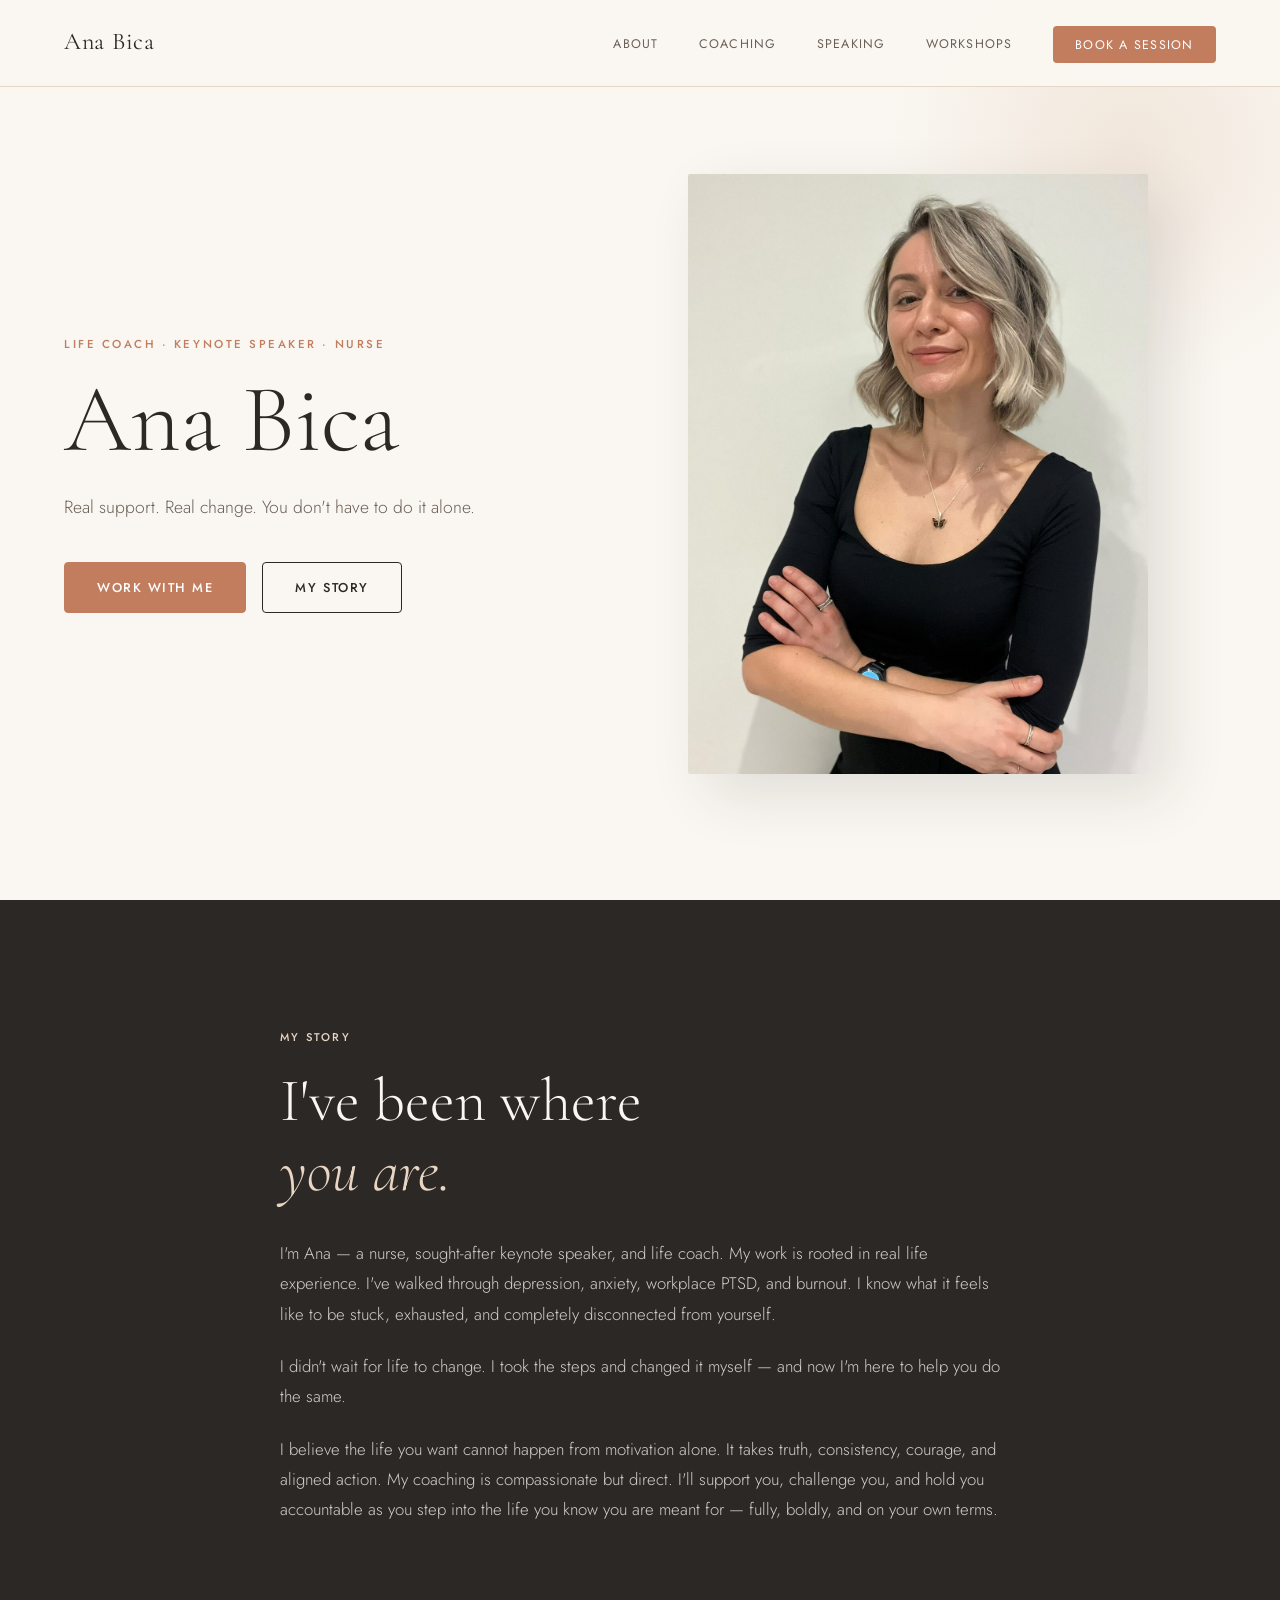
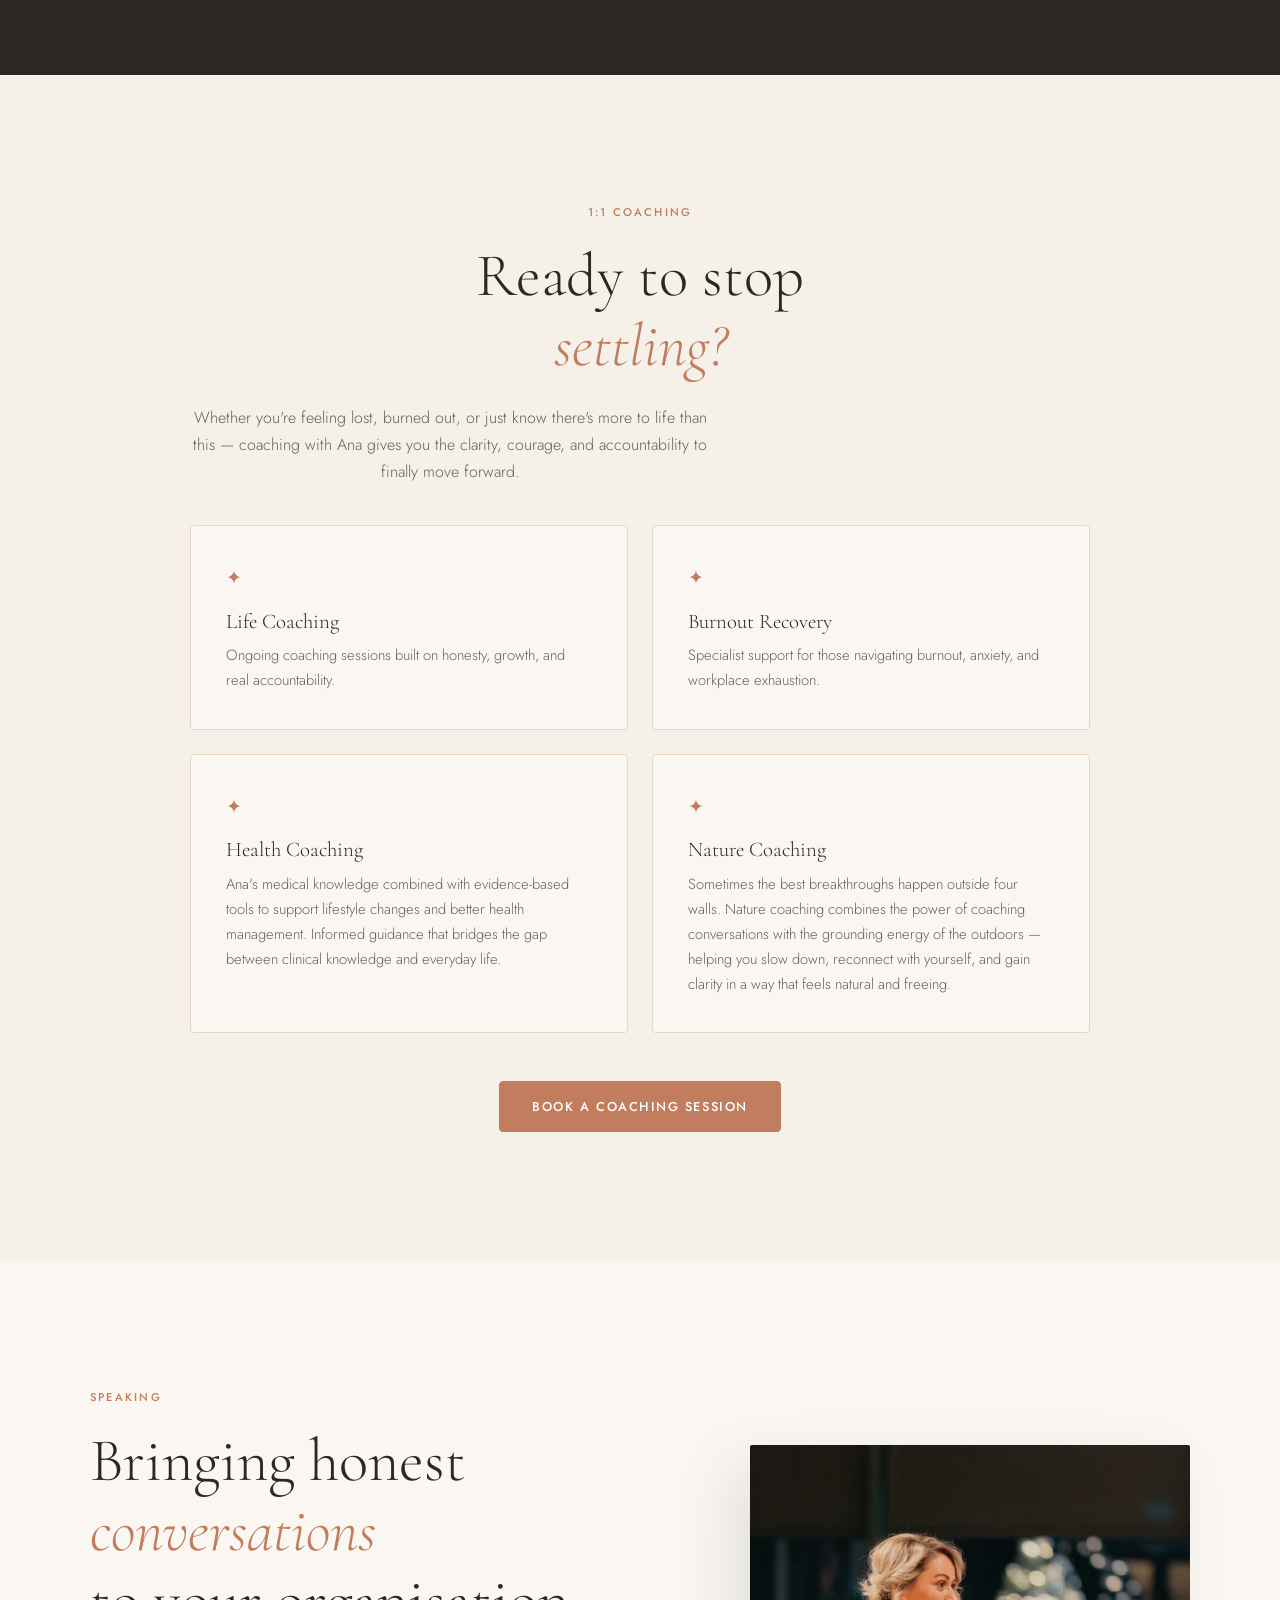
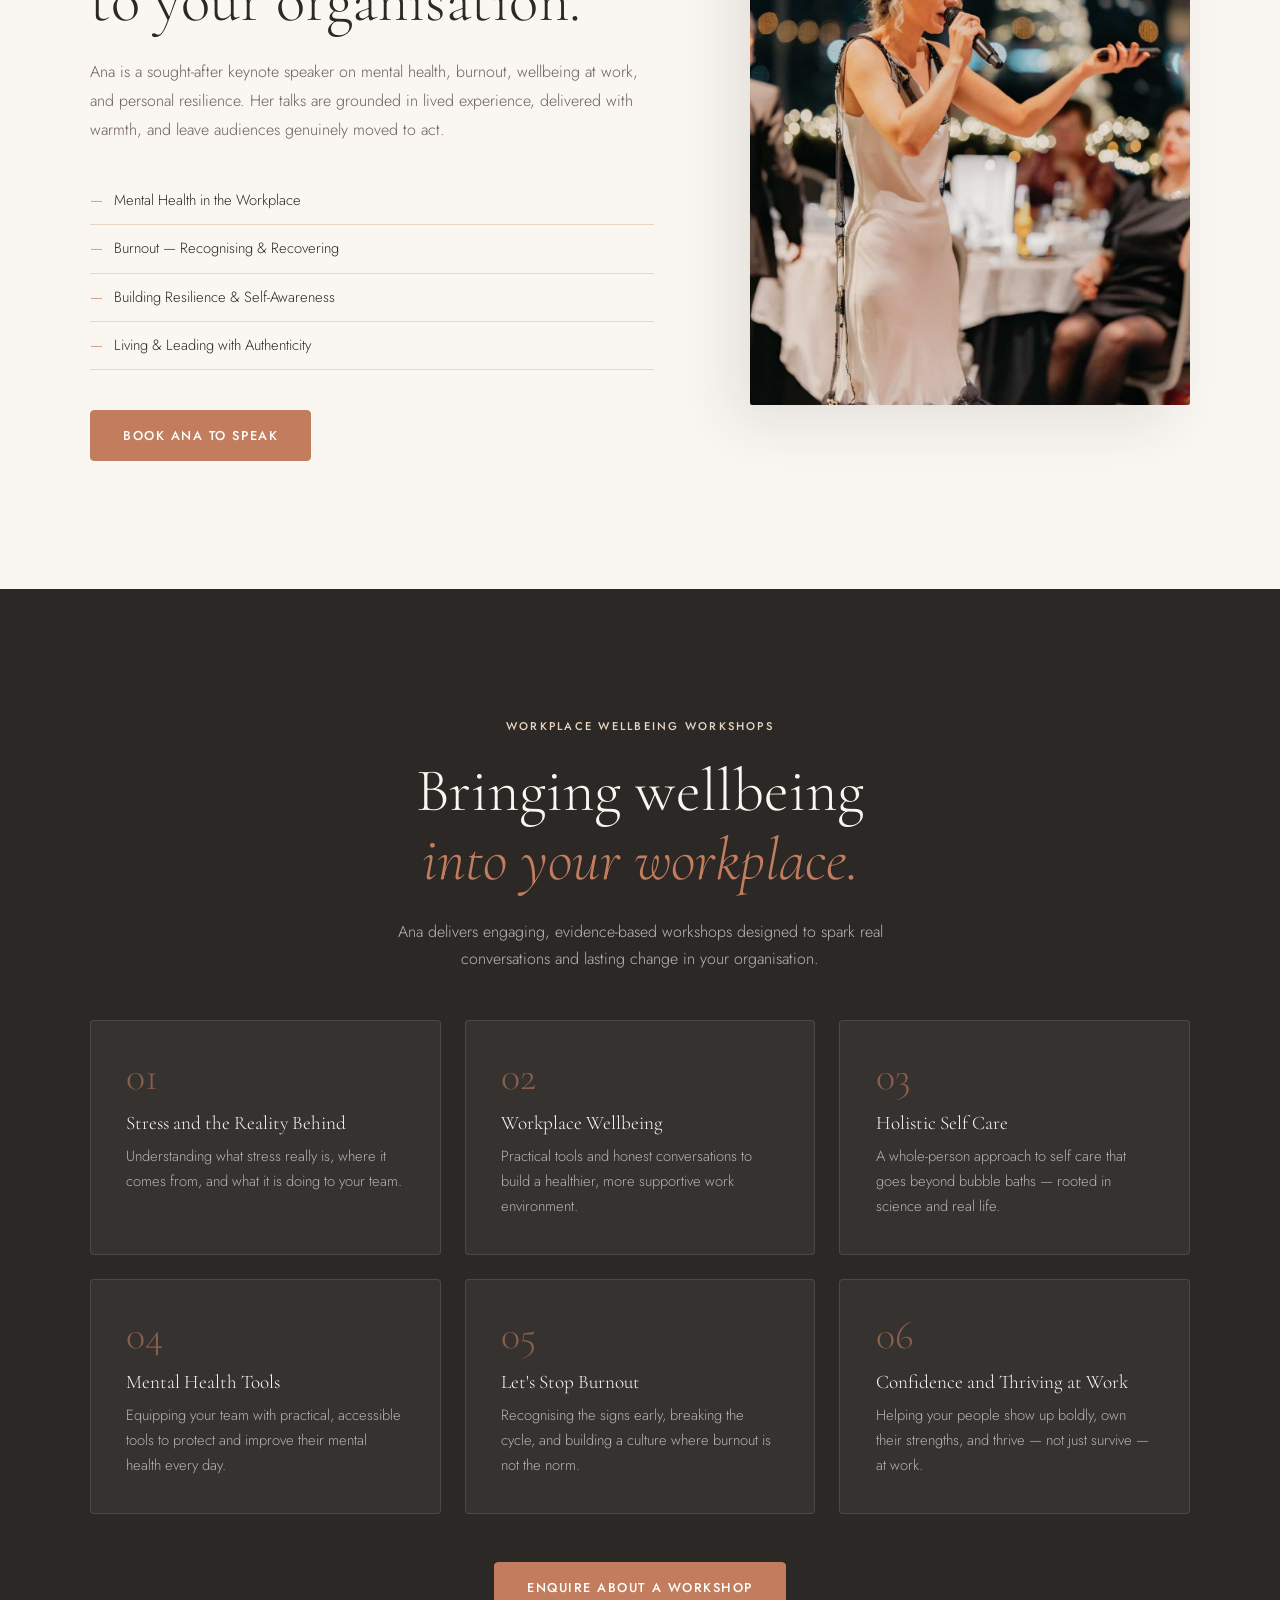
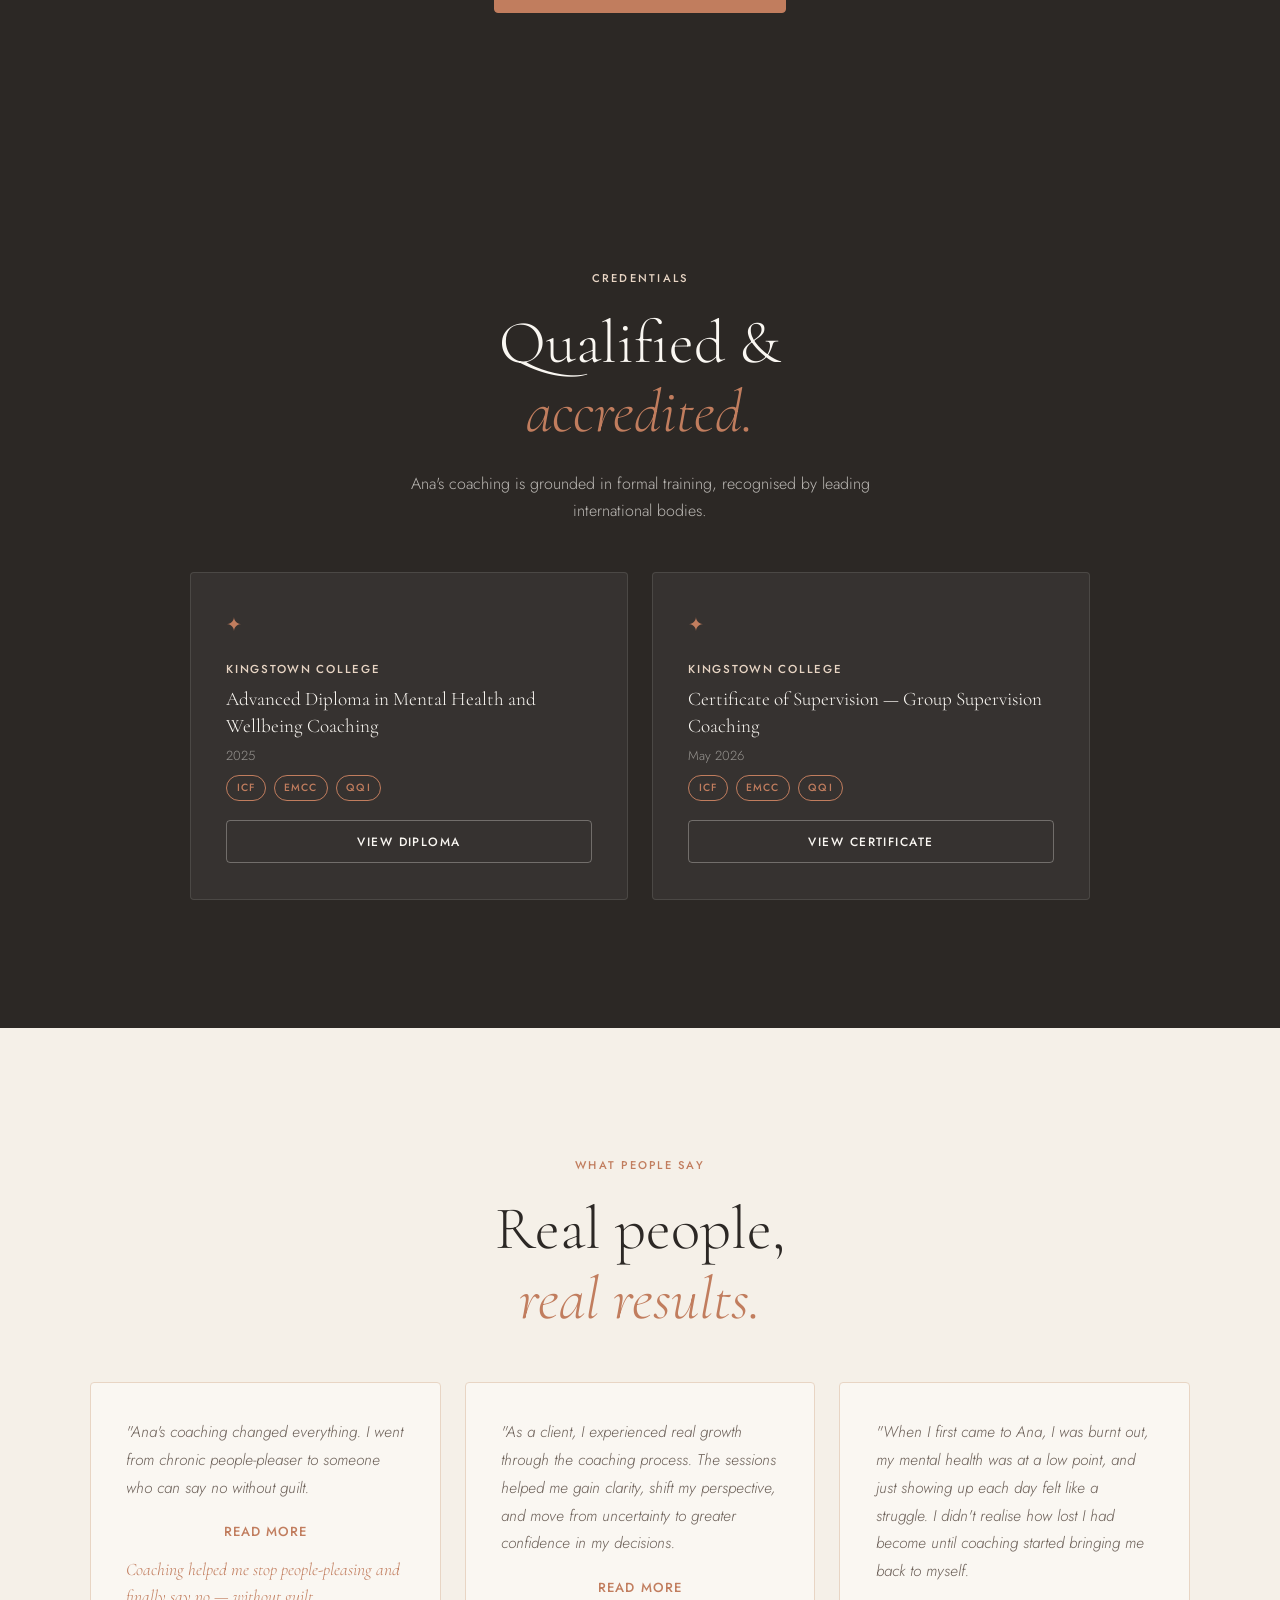
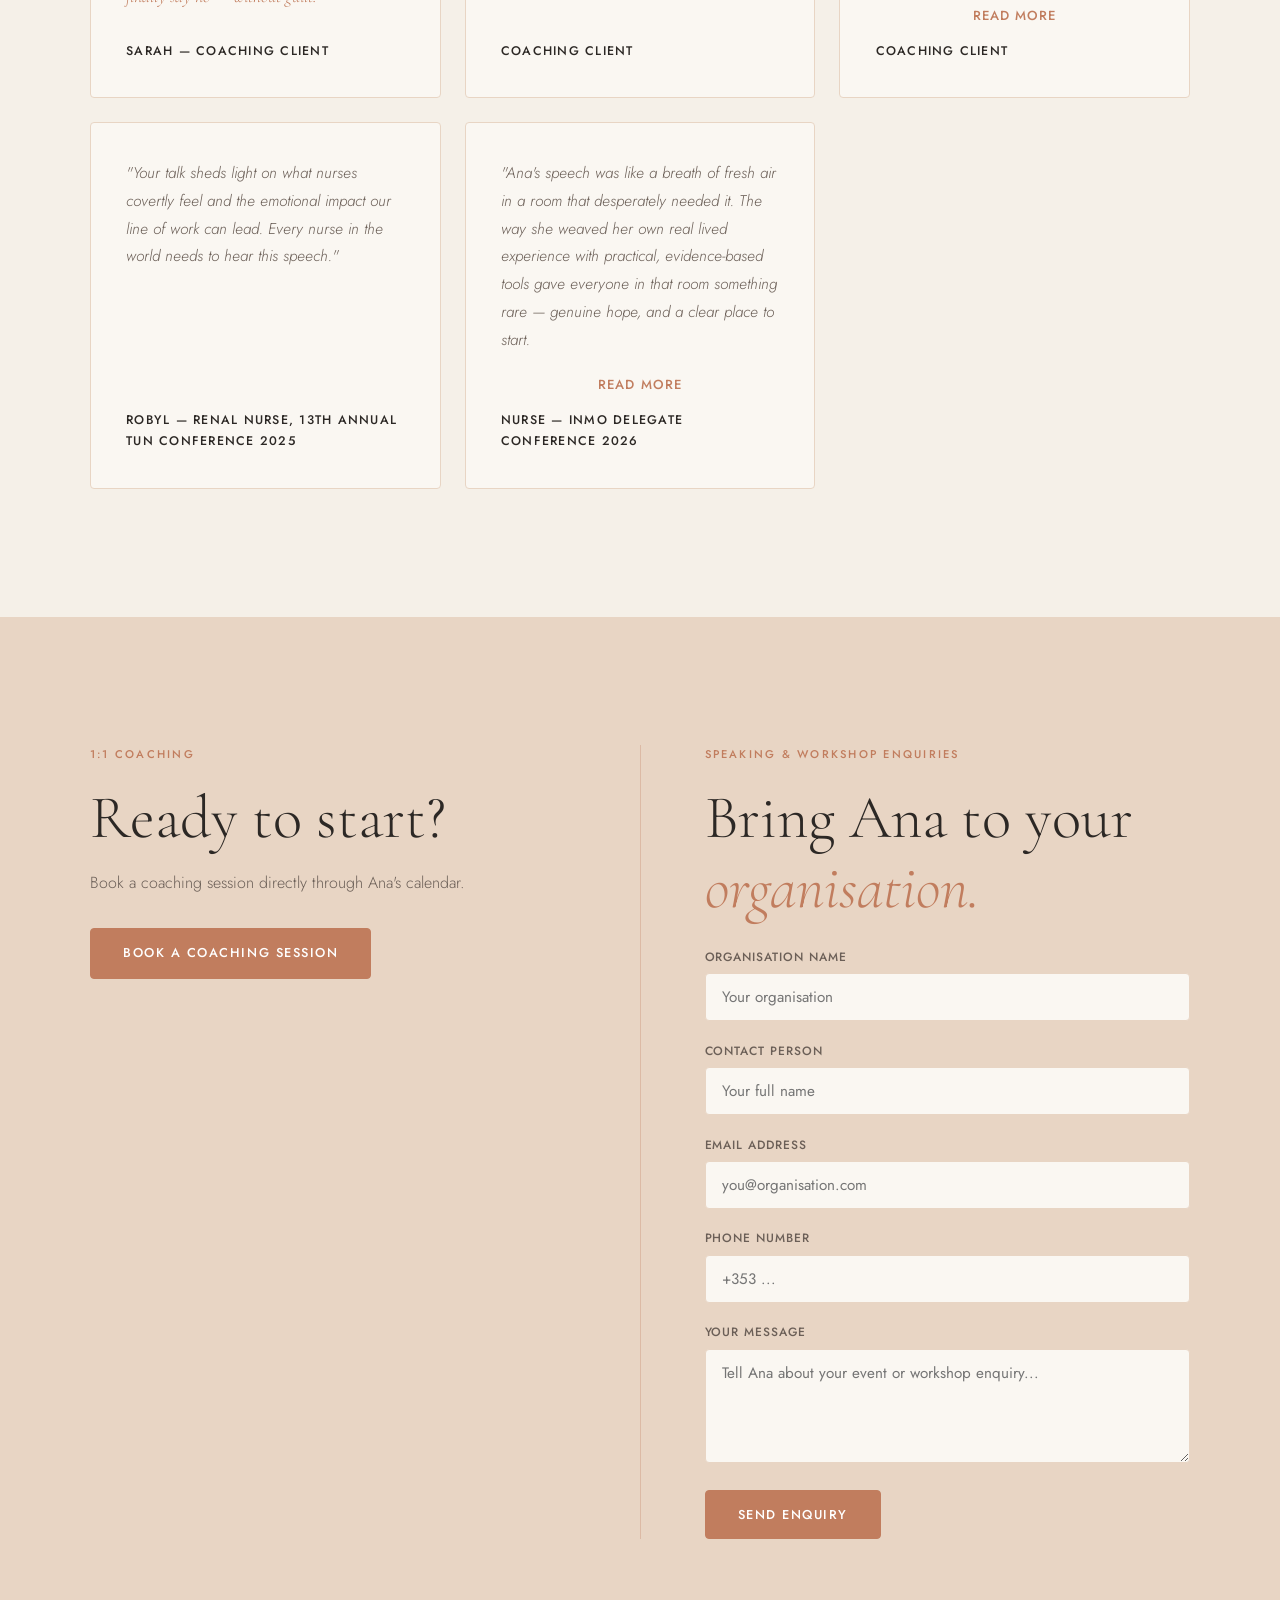
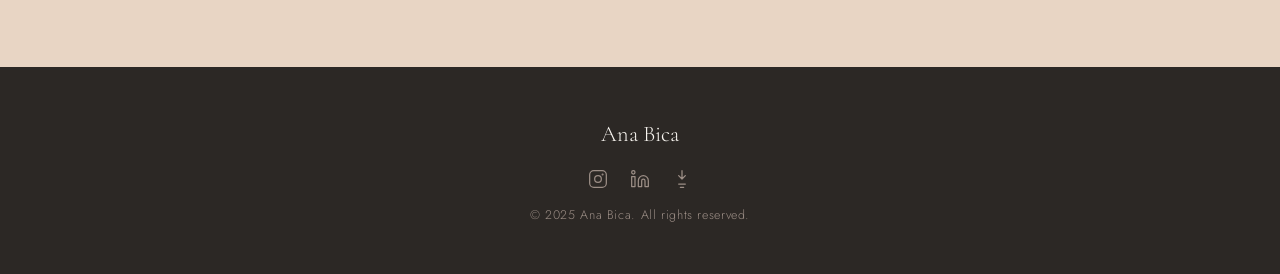
==== index.html @ ae342c96 "Add files via upload" ====
<!DOCTYPE html>
<html lang="en">
<head>
  <meta charset="UTF-8" />
  <meta name="viewport" content="width=device-width, initial-scale=1.0" />
  <title>Ana Bica | Life Coach & Keynote Speaker</title>
  <link rel="preconnect" href="https://fonts.googleapis.com" />
  <link rel="preconnect" href="https://fonts.gstatic.com" crossorigin />
  <link href="https://fonts.googleapis.com/css2?family=Cormorant+Garamond:ital,wght@0,300;0,400;0,600;1,300;1,400&family=Jost:wght@300;400;500&display=swap" rel="stylesheet" />
  <link rel="stylesheet" href="style.css" />
</head>
<body>

  <!-- NAVIGATION -->
  <nav class="nav">
    <div class="nav__logo">Ana Bica</div>
    <ul class="nav__links">
      <li><a href="#about">About</a></li>
      <li><a href="#coaching">Coaching</a></li>
      <li><a href="#speaking">Speaking</a></li>
      <li><a href="#workshops">Workshops</a></li>
      <li><a href="#book" class="nav__cta">Book a Session</a></li>
    </ul>
    <button class="nav__hamburger" aria-label="Open menu">&#9776;</button>
  </nav>

  <!-- MOBILE MENU -->
  <div class="mobile-menu" id="mobileMenu">
    <button class="mobile-menu__close" aria-label="Close menu">&times;</button>
    <ul>
      <li><a href="#about">About</a></li>
      <li><a href="#coaching">Coaching</a></li>
      <li><a href="#speaking">Speaking</a></li>
      <li><a href="#workshops">Workshops</a></li>
      <li><a href="#book">Book a Session</a></li>
    </ul>
  </div>

  <!-- HERO -->
  <section class="hero">
    <div class="hero__content">
      <p class="hero__tagline">Life Coach · Keynote Speaker · Nurse</p>
      <h1 class="hero__name">Ana Bica</h1>
      <p class="hero__sub">Real support. Real change. You don't have to do it alone.</p>
      <div class="hero__buttons">
        <a href="#coaching" class="btn btn--primary">Work With Me</a>
        <a href="#about" class="btn btn--ghost">My Story</a>
      </div>
    </div>
    <div class="hero__image-wrap">
      <img src="photo1.jpg" alt="Ana Bica" class="hero__image" />
    </div>
  </section>

  <!-- ABOUT -->
  <section class="about" id="about">
    <div class="about__inner">
      <div class="about__label">My Story</div>
      <h2 class="about__title">I've been where<br/><em>you are.</em></h2>
      <div class="about__body">
        <p>I'm Ana — a nurse, sought-after keynote speaker, and life coach. My work is rooted in real life experience. I've walked through depression, anxiety, workplace PTSD, and burnout. I know what it feels like to be stuck, exhausted, and completely disconnected from yourself.</p>
        <p>I didn't wait for life to change. I took the steps and changed it myself — and now I'm here to help you do the same.</p>
        <p>I believe the life you want cannot happen from motivation alone. It takes truth, consistency, courage, and aligned action. My coaching is compassionate but direct. I'll support you, challenge you, and hold you accountable as you step into the life you know you are meant for — fully, boldly, and on your own terms.</p>
      </div>
    </div>
  </section>

  <!-- COACHING -->
  <section class="coaching" id="coaching">
    <div class="coaching__inner">
      <div class="section-label">1:1 Coaching</div>
      <h2 class="section-title">Ready to stop<br/><em>settling?</em></h2>
      <p class="section-sub">Whether you're feeling lost, burned out, or just know there's more to life than this — coaching with Ana gives you the clarity, courage, and accountability to finally move forward.</p>
      <div class="cards">
        <div class="card">
          <div class="card__icon">✦</div>
          <h3>Life Coaching</h3>
          <p>Ongoing coaching sessions built on honesty, growth, and real accountability.</p>
        </div>
        <div class="card">
          <div class="card__icon">✦</div>
          <h3>Burnout Recovery</h3>
          <p>Specialist support for those navigating burnout, anxiety, and workplace exhaustion.</p>
        </div>
        <div class="card">
          <div class="card__icon">✦</div>
          <h3>Health Coaching</h3>
          <p>Ana's medical knowledge combined with evidence-based tools to support lifestyle changes and better health management. Informed guidance that bridges the gap between clinical knowledge and everyday life.</p>
        </div>
        <div class="card">
          <div class="card__icon">✦</div>
          <h3>Nature Coaching</h3>
          <p>Sometimes the best breakthroughs happen outside four walls. Nature coaching combines the power of coaching conversations with the grounding energy of the outdoors — helping you slow down, reconnect with yourself, and gain clarity in a way that feels natural and freeing.</p>
        </div>
      </div>
      <a href="#book" class="btn btn--primary">Book a Coaching Session</a>
    </div>
  </section>

  <!-- SPEAKING -->
  <section class="speaking" id="speaking">
    <div class="speaking__inner">
      <div class="speaking__text">
        <div class="section-label">Speaking</div>
        <h2 class="section-title">Bringing honest<br/><em>conversations</em><br/>to your organisation.</h2>
        <p>Ana is a sought-after keynote speaker on mental health, burnout, wellbeing at work, and personal resilience. Her talks are grounded in lived experience, delivered with warmth, and leave audiences genuinely moved to act.</p>
        <ul class="speaking__topics">
          <li>Mental Health in the Workplace</li>
          <li>Burnout — Recognising & Recovering</li>
          <li>Building Resilience & Self-Awareness</li>
          <li>Living & Leading with Authenticity</li>
        </ul>
        <a href="#book" class="btn btn--primary">Book Ana to Speak</a>
      </div>
      <div class="speaking__image-wrap">
        <img src="photo2.jpg" alt="Ana Bica speaking on stage" class="speaking__image" />
      </div>
    </div>
  </section>



  <!-- WORKSHOPS -->
  <section class="workshops" id="workshops">
    <div class="workshops__inner">
      <div class="section-label">Workplace Wellbeing Workshops</div>
      <h2 class="section-title">Bringing wellbeing<br/><em>into your workplace.</em></h2>
      <p class="section-sub">Ana delivers engaging, evidence-based workshops designed to spark real conversations and lasting change in your organisation.</p>
      <div class="workshops__grid">

        <div class="workshop-card">
          <div class="workshop-card__number">01</div>
          <h3>Stress and the Reality Behind</h3>
          <p>Understanding what stress really is, where it comes from, and what it is doing to your team.</p>
        </div>

        <div class="workshop-card">
          <div class="workshop-card__number">02</div>
          <h3>Workplace Wellbeing</h3>
          <p>Practical tools and honest conversations to build a healthier, more supportive work environment.</p>
        </div>

        <div class="workshop-card">
          <div class="workshop-card__number">03</div>
          <h3>Holistic Self Care</h3>
          <p>A whole-person approach to self care that goes beyond bubble baths — rooted in science and real life.</p>
        </div>

        <div class="workshop-card">
          <div class="workshop-card__number">04</div>
          <h3>Mental Health Tools</h3>
          <p>Equipping your team with practical, accessible tools to protect and improve their mental health every day.</p>
        </div>

        <div class="workshop-card">
          <div class="workshop-card__number">05</div>
          <h3>Let's Stop Burnout</h3>
          <p>Recognising the signs early, breaking the cycle, and building a culture where burnout is not the norm.</p>
        </div>

        <div class="workshop-card">
          <div class="workshop-card__number">06</div>
          <h3>Confidence and Thriving at Work</h3>
          <p>Helping your people show up boldly, own their strengths, and thrive — not just survive — at work.</p>
        </div>

      </div>
      <a href="#book" class="btn btn--primary">Enquire About a Workshop</a>
    </div>
  </section>

  <!-- CREDENTIALS -->
  <section class="credentials" id="credentials">
    <div class="credentials__inner">
      <div class="section-label">Credentials</div>
      <h2 class="section-title">Qualified &amp;<br/><em>accredited.</em></h2>
      <p class="section-sub">Ana's coaching is grounded in formal training, recognised by leading international bodies.</p>
      <div class="credentials__grid">

        <div class="credential">
          <div class="credential__icon">✦</div>
          <div class="credential__body">
            <p class="credential__institution">Kingstown College</p>
            <h3 class="credential__title">Advanced Diploma in Mental Health and Wellbeing Coaching</h3>
            <p class="credential__year">2025</p>
            <div class="credential__badges">
              <span class="badge">ICF</span>
              <span class="badge">EMCC</span>
              <span class="badge">QQI</span>
            </div>
          </div>
          <a href="ana_maria_bica_diploma_mhwb_2025.pdf" target="_blank" class="btn btn--ghost credential__btn">View Diploma</a>
        </div>

        <div class="credential">
          <div class="credential__icon">✦</div>
          <div class="credential__body">
            <p class="credential__institution">Kingstown College</p>
            <h3 class="credential__title">Certificate of Supervision — Group Supervision Coaching</h3>
            <p class="credential__year">May 2026</p>
            <div class="credential__badges">
              <span class="badge">ICF</span>
              <span class="badge">EMCC</span>
              <span class="badge">QQI</span>
            </div>
          </div>
          <a href="Supervision_Cert.pdf" target="_blank" class="btn btn--ghost credential__btn">View Certificate</a>
        </div>

      </div>
    </div>
  </section>

  <!-- TESTIMONIALS -->
  <section class="testimonials" id="testimonials">
    <div class="testimonials__inner">
      <div class="section-label">What People Say</div>
      <h2 class="section-title">Real people,<br/><em>real results.</em></h2>
      <div class="testimonials__grid">

        <!-- Coaching Testimonials -->
        <div class="testimonial">
          <p class="testimonial__quote"><span class="testimonial__preview">"Ana's coaching changed everything. I went from chronic people-pleaser to someone who can say no without guilt.</span><span class="testimonial__rest" style="display:none"> Her values matrix brought clarity I still use today and the impact quietly spread to my career and fitness mindset too. Go in with the right intentions and give it time. You'll surprise yourself."</span></p>
          <button class="testimonial__toggle">Read more</button>
          <p class="testimonial__highlight">Coaching helped me stop people-pleasing and finally say no — without guilt.</p>
          <p class="testimonial__author">Sarah &mdash; Coaching Client</p>
        </div>

        <div class="testimonial">
          <p class="testimonial__quote"><span class="testimonial__preview">"As a client, I experienced real growth through the coaching process. The sessions helped me gain clarity, shift my perspective, and move from uncertainty to greater confidence in my decisions.</span><span class="testimonial__rest" style="display:none"> I became more aware of my strengths and felt better equipped to take next steps. Overall, the experience was very positive and genuinely transformative. Highly recommend it!"</span></p>
          <button class="testimonial__toggle">Read more</button>
          <p class="testimonial__author">Coaching Client</p>
        </div>

        <div class="testimonial">
          <p class="testimonial__quote"><span class="testimonial__preview">"When I first came to Ana, I was burnt out, my mental health was at a low point, and just showing up each day felt like a struggle. I didn't realise how lost I had become until coaching started bringing me back to myself.</span><span class="testimonial__rest" style="display:none"> Through consistent work — shifting identity, unpacking limiting beliefs, and getting clear on my values — I began to rediscover a side of myself I never knew existed. My mental health improved, I started showing up for myself again, and I finally found the courage to go after things I'd always wanted but never dared to try. Today my wellbeing is in a completely different place. I can see the next steps in my life clearly for the first time in a long time. Ana's sessions weren't about fixing me — they were about navigating the difficulties that got in the way and finding my way back to who I really am."</span></p>
          <button class="testimonial__toggle">Read more</button>
          <p class="testimonial__author">Coaching Client</p>
        </div>

        <!-- Speaking Testimonials -->
        <div class="testimonial">
          <p class="testimonial__quote">"Your talk sheds light on what nurses covertly feel and the emotional impact our line of work can lead. Every nurse in the world needs to hear this speech."</p>
          <p class="testimonial__author">Robyl &mdash; Renal Nurse, 13th Annual TUN Conference 2025</p>
        </div>

        <div class="testimonial">
          <p class="testimonial__quote"><span class="testimonial__preview">"Ana's speech was like a breath of fresh air in a room that desperately needed it. The way she weaved her own real lived experience with practical, evidence-based tools gave everyone in that room something rare — genuine hope, and a clear place to start.</span><span class="testimonial__rest" style="display:none"> What set it apart was the live demonstration of the tools during the talk itself. It wasn't just information delivered from a stage, it was an experience. You left feeling more human, more energised, and with plenty to sit with long after it ended. For any organisation looking to spark real conversations around mental health and wellbeing, Ana brings something that goes far beyond a standard keynote. She reminds every person in that room that looking after yourself isn't a luxury — it's necessary. Inspiring, impactful, and unlike anything I've heard before."</span></p>
          <button class="testimonial__toggle">Read more</button>
          <p class="testimonial__author">Nurse &mdash; INMO Delegate Conference 2026</p>
        </div>

      </div>
    </div>
  </section>

  <!-- BOOKING -->
  <section class="book" id="book">
    <div class="book__inner">

      <!-- Coaching -->
      <div class="book__half">
        <div class="section-label">1:1 Coaching</div>
        <h2 class="section-title">Ready to start?</h2>
        <p class="section-sub">Book a coaching session directly through Ana's calendar.</p>
        <a href="https://calendly.com/getrealwithana" target="_blank" class="btn btn--primary">Book a Coaching Session</a>
      </div>

      <div class="book__divider"></div>

      <!-- Speaking Enquiry Form -->
      <div class="book__half">
        <div class="section-label">Speaking &amp; Workshop Enquiries</div>
        <h2 class="section-title">Bring Ana to your<br/><em>organisation.</em></h2>
        <form class="enquiry-form" action="https://formspree.io/f/mdawrnan" method="POST">
          <div class="form-group">
            <label for="org">Organisation Name</label>
            <input type="text" id="org" name="organisation" placeholder="Your organisation" required />
          </div>
          <div class="form-group">
            <label for="contact">Contact Person</label>
            <input type="text" id="contact" name="contact_person" placeholder="Your full name" required />
          </div>
          <div class="form-group">
            <label for="email">Email Address</label>
            <input type="email" id="email" name="email" placeholder="you@organisation.com" required />
          </div>
          <div class="form-group">
            <label for="phone">Phone Number</label>
            <input type="tel" id="phone" name="phone" placeholder="+353 ..." />
          </div>
          <div class="form-group">
            <label for="message">Your Message</label>
            <textarea id="message" name="message" rows="4" placeholder="Tell Ana about your event or workshop enquiry..." required></textarea>
          </div>
          <button type="submit" class="btn btn--primary">Send Enquiry</button>
        </form>
      </div>

    </div>
  </section>

  <!-- FOOTER -->
  <footer class="footer">
    <div class="footer__inner">
      <p class="footer__name">Ana Bica</p>
      <div class="footer__social">
        <a href="https://www.instagram.com/getrealwithana" target="_blank" aria-label="Instagram">
          <svg xmlns="http://www.w3.org/2000/svg" width="20" height="20" viewBox="0 0 24 24" fill="none" stroke="currentColor" stroke-width="1.5" stroke-linecap="round" stroke-linejoin="round"><rect x="2" y="2" width="20" height="20" rx="5" ry="5"/><circle cx="12" cy="12" r="4"/><circle cx="17.5" cy="6.5" r="0.5" fill="currentColor"/></svg>
        </a>
        <a href="https://www.linkedin.com/in/ana-bica-565568327/" target="_blank" aria-label="LinkedIn">
          <svg xmlns="http://www.w3.org/2000/svg" width="20" height="20" viewBox="0 0 24 24" fill="none" stroke="currentColor" stroke-width="1.5" stroke-linecap="round" stroke-linejoin="round"><path d="M16 8a6 6 0 0 1 6 6v7h-4v-7a2 2 0 0 0-2-2 2 2 0 0 0-2 2v7h-4v-7a6 6 0 0 1 6-6z"/><rect x="2" y="9" width="4" height="12"/><circle cx="4" cy="4" r="2"/></svg>
        </a>
        <a href="https://linktr.ee/anabica" target="_blank" aria-label="Linktree">
          <svg xmlns="http://www.w3.org/2000/svg" width="20" height="20" viewBox="0 0 24 24" fill="none" stroke="currentColor" stroke-width="1.5" stroke-linecap="round" stroke-linejoin="round"><path d="M12 2v10m0 0l-4-4m4 4l4-4M8 18h8M10 22h4"/></svg>
        </a>
      </div>
      <p class="footer__copy">© 2025 Ana Bica. All rights reserved.</p>
    </div>
  </footer>

  <script src="script.js"></script>
</body>
</html>
---- style.css ----
/* =====================
   CSS VARIABLES
   ===================== */
:root {
  --cream: #faf7f2;
  --warm-white: #f5f0e8;
  --blush: #e8d5c4;
  --terracotta: #c17d5e;
  --terracotta-dark: #a3623f;
  --charcoal: #2c2825;
  --mid: #6b5f57;
  --light-text: #9c8e86;
  --font-display: 'Cormorant Garamond', Georgia, serif;
  --font-body: 'Jost', sans-serif;
  --radius: 4px;
  --transition: 0.3s ease;
}

/* =====================
   RESET & BASE
   ===================== */
*, *::before, *::after {
  box-sizing: border-box;
  margin: 0;
  padding: 0;
}

html {
  scroll-behavior: smooth;
}

body {
  background-color: var(--cream);
  color: var(--charcoal);
  font-family: var(--font-body);
  font-weight: 300;
  line-height: 1.7;
  overflow-x: hidden;
}

img {
  max-width: 100%;
  display: block;
}

a {
  text-decoration: none;
  color: inherit;
}

ul {
  list-style: none;
}

/* =====================
   TYPOGRAPHY
   ===================== */
h1, h2, h3 {
  font-family: var(--font-display);
  font-weight: 300;
  line-height: 1.15;
}

em {
  font-style: italic;
  color: var(--terracotta);
}

.section-label {
  font-family: var(--font-body);
  font-size: 0.7rem;
  font-weight: 500;
  letter-spacing: 0.2em;
  text-transform: uppercase;
  color: var(--terracotta);
  margin-bottom: 1.2rem;
}

.section-title {
  font-size: clamp(2.4rem, 5vw, 3.8rem);
  margin-bottom: 1.4rem;
  color: var(--charcoal);
}

.section-sub {
  font-size: 1rem;
  color: var(--mid);
  max-width: 520px;
  margin-bottom: 2.5rem;
}

/* =====================
   BUTTONS
   ===================== */
.btn {
  display: inline-block;
  padding: 0.85rem 2rem;
  font-family: var(--font-body);
  font-size: 0.8rem;
  font-weight: 500;
  letter-spacing: 0.12em;
  text-transform: uppercase;
  border-radius: var(--radius);
  transition: all var(--transition);
  cursor: pointer;
}

.btn--primary {
  background-color: var(--terracotta);
  color: #fff;
  border: 1.5px solid var(--terracotta);
}

.btn--primary:hover {
  background-color: var(--terracotta-dark);
  border-color: var(--terracotta-dark);
}

.btn--ghost {
  background-color: transparent;
  color: var(--charcoal);
  border: 1.5px solid var(--charcoal);
}

.btn--ghost:hover {
  background-color: var(--charcoal);
  color: var(--cream);
}

/* =====================
   NAVIGATION
   ===================== */
.nav {
  position: fixed;
  top: 0;
  left: 0;
  right: 0;
  z-index: 100;
  display: flex;
  align-items: center;
  justify-content: space-between;
  padding: 1.4rem 5%;
  background-color: rgba(250, 247, 242, 0.95);
  backdrop-filter: blur(8px);
  border-bottom: 1px solid var(--blush);
  transition: box-shadow var(--transition);
}

.nav.scrolled {
  box-shadow: 0 2px 20px rgba(44, 40, 37, 0.08);
}

.nav__logo {
  font-family: var(--font-display);
  font-size: 1.5rem;
  font-weight: 400;
  color: var(--charcoal);
  letter-spacing: 0.03em;
}

.nav__links {
  display: flex;
  align-items: center;
  gap: 2.5rem;
}

.nav__links a {
  font-size: 0.78rem;
  font-weight: 400;
  letter-spacing: 0.1em;
  text-transform: uppercase;
  color: var(--mid);
  transition: color var(--transition);
}

.nav__links a:hover {
  color: var(--terracotta);
}

.nav__cta {
  background-color: var(--terracotta) !important;
  color: #fff !important;
  padding: 0.6rem 1.4rem;
  border-radius: var(--radius);
}

.nav__cta:hover {
  background-color: var(--terracotta-dark) !important;
}

.nav__hamburger {
  display: none;
  background: none;
  border: none;
  font-size: 1.5rem;
  cursor: pointer;
  color: var(--charcoal);
}

/* =====================
   MOBILE MENU
   ===================== */
.mobile-menu {
  display: none;
  position: fixed;
  inset: 0;
  background-color: var(--cream);
  z-index: 200;
  flex-direction: column;
  align-items: center;
  justify-content: center;
  gap: 2rem;
}

.mobile-menu.open {
  display: flex;
}

.mobile-menu__close {
  position: absolute;
  top: 1.5rem;
  right: 5%;
  font-size: 2rem;
  background: none;
  border: none;
  cursor: pointer;
  color: var(--charcoal);
}

.mobile-menu ul {
  display: flex;
  flex-direction: column;
  align-items: center;
  gap: 2rem;
}

.mobile-menu a {
  font-family: var(--font-display);
  font-size: 2rem;
  color: var(--charcoal);
}

/* =====================
   HERO
   ===================== */
.hero {
  min-height: 100vh;
  display: flex;
  align-items: center;
  padding: 8rem 5% 5rem;
  gap: 4rem;
  background-color: var(--cream);
  position: relative;
  overflow: hidden;
}

.hero::before {
  content: '';
  position: absolute;
  top: -100px;
  right: -100px;
  width: 500px;
  height: 500px;
  background: radial-gradient(circle, var(--blush) 0%, transparent 70%);
  opacity: 0.5;
  pointer-events: none;
}

.hero__content {
  flex: 1;
  max-width: 560px;
  animation: fadeUp 0.9s ease both;
}

.hero__tagline {
  font-size: 0.72rem;
  font-weight: 500;
  letter-spacing: 0.22em;
  text-transform: uppercase;
  color: var(--terracotta);
  margin-bottom: 1rem;
}

.hero__name {
  font-size: clamp(3.5rem, 8vw, 6rem);
  font-weight: 300;
  color: var(--charcoal);
  line-height: 1.05;
  margin-bottom: 1.4rem;
}

.hero__sub {
  font-size: 1.1rem;
  color: var(--mid);
  margin-bottom: 2.5rem;
  line-height: 1.65;
}

.hero__buttons {
  display: flex;
  gap: 1rem;
  flex-wrap: wrap;
}

.hero__image-wrap {
  flex: 1;
  max-width: 460px;
  animation: fadeIn 1.1s ease both 0.2s;
}

.hero__image {
  width: 100%;
  height: 600px;
  object-fit: cover;
  object-position: top;
  border-radius: 2px;
  box-shadow: 20px 20px 60px rgba(44, 40, 37, 0.12);
}

/* =====================
   ABOUT
   ===================== */
.about {
  background-color: var(--charcoal);
  color: var(--cream);
  padding: 8rem 5%;
}

.about__inner {
  max-width: 720px;
  margin: 0 auto;
}

.about__label {
  font-family: var(--font-body);
  font-size: 0.7rem;
  font-weight: 500;
  letter-spacing: 0.2em;
  text-transform: uppercase;
  color: var(--blush);
  margin-bottom: 1.2rem;
}

.about__title {
  font-size: clamp(2.4rem, 5vw, 3.8rem);
  color: var(--cream);
  margin-bottom: 2rem;
}

.about__title em {
  color: var(--blush);
}

.about__body p {
  color: rgba(250, 247, 242, 0.8);
  font-size: 1.05rem;
  margin-bottom: 1.4rem;
  line-height: 1.8;
}

/* =====================
   COACHING
   ===================== */
.coaching {
  background-color: var(--warm-white);
  padding: 8rem 5%;
  text-align: center;
}

.coaching__inner {
  max-width: 900px;
  margin: 0 auto;
}

.cards {
  display: grid;
  grid-template-columns: repeat(2, 1fr);
  gap: 1.5rem;
  margin-bottom: 3rem;
  text-align: left;
}

.card {
  background-color: var(--cream);
  padding: 2.2rem;
  border-radius: var(--radius);
  border: 1px solid var(--blush);
  transition: transform var(--transition), box-shadow var(--transition);
  display: flex;
  flex-direction: column;
}

.card:hover {
  transform: translateY(-4px);
  box-shadow: 0 12px 30px rgba(44, 40, 37, 0.08);
}

.card__icon {
  color: var(--terracotta);
  font-size: 1.2rem;
  margin-bottom: 1rem;
}

.card h3 {
  font-size: 1.3rem;
  margin-bottom: 0.6rem;
  color: var(--charcoal);
}

.card p {
  font-size: 0.92rem;
  color: var(--mid);
  line-height: 1.7;
  flex: 1;
}

/* =====================
   SPEAKING
   ===================== */
.speaking {
  background-color: var(--cream);
  padding: 8rem 5%;
}

.speaking__inner {
  max-width: 1100px;
  margin: 0 auto;
  display: flex;
  align-items: center;
  gap: 6rem;
}

.speaking__text {
  flex: 1;
}

.speaking__text p {
  color: var(--mid);
  font-size: 1rem;
  margin-bottom: 2rem;
  line-height: 1.8;
}

.speaking__topics {
  margin-bottom: 2.5rem;
}

.speaking__topics li {
  padding: 0.7rem 0;
  border-bottom: 1px solid var(--blush);
  font-size: 0.92rem;
  color: var(--charcoal);
  display: flex;
  align-items: center;
  gap: 0.7rem;
}

.speaking__topics li::before {
  content: '—';
  color: var(--terracotta);
  flex-shrink: 0;
}

.speaking__image-wrap {
  flex: 1;
  max-width: 440px;
}

.speaking__image {
  width: 100%;
  height: 560px;
  object-fit: cover;
  object-position: top;
  border-radius: 2px;
  box-shadow: -20px 20px 60px rgba(44, 40, 37, 0.1);
}

/* =====================
   BOOKING
   ===================== */
.book {
  background-color: var(--blush);
  padding: 8rem 5%;
}

.book__inner {
  max-width: 1100px;
  margin: 0 auto;
  display: flex;
  align-items: flex-start;
  gap: 4rem;
}

.book__half {
  flex: 1;
}

.book__half .section-title {
  color: var(--charcoal);
  margin-bottom: 1rem;
}

.book__half .section-sub {
  margin-bottom: 2rem;
}

.book__divider {
  width: 1px;
  background-color: var(--terracotta);
  opacity: 0.3;
  align-self: stretch;
  min-height: 400px;
}

/* =====================
   ENQUIRY FORM
   ===================== */
.enquiry-form {
  display: flex;
  flex-direction: column;
  gap: 1.2rem;
  margin-top: 1.5rem;
}

.form-group {
  display: flex;
  flex-direction: column;
  gap: 0.4rem;
}

.form-group label {
  font-size: 0.75rem;
  font-weight: 500;
  letter-spacing: 0.08em;
  text-transform: uppercase;
  color: var(--mid);
}

.form-group input,
.form-group textarea {
  background-color: var(--cream);
  border: 1px solid var(--blush);
  border-radius: var(--radius);
  padding: 0.75rem 1rem;
  font-family: var(--font-body);
  font-size: 0.95rem;
  color: var(--charcoal);
  outline: none;
  transition: border-color var(--transition);
  width: 100%;
}

.form-group input:focus,
.form-group textarea:focus {
  border-color: var(--terracotta);
}

.form-group textarea {
  resize: vertical;
}

.enquiry-form .btn {
  align-self: flex-start;
  margin-top: 0.5rem;
}

/* =====================
   FOOTER
   ===================== */
.footer {
  background-color: var(--charcoal);
  padding: 3rem 5%;
  text-align: center;
}

.footer__name {
  font-family: var(--font-display);
  font-size: 1.4rem;
  color: var(--cream);
  margin-bottom: 0.5rem;
}

.footer__copy {
  font-size: 0.78rem;
  color: var(--light-text);
  letter-spacing: 0.05em;
}

/* =====================
   ANIMATIONS
   ===================== */
@keyframes fadeUp {
  from {
    opacity: 0;
    transform: translateY(24px);
  }
  to {
    opacity: 1;
    transform: translateY(0);
  }
}

@keyframes fadeIn {
  from { opacity: 0; }
  to { opacity: 1; }
}

/* =====================
   RESPONSIVE
   ===================== */

/* Tablet & below */
@media (max-width: 900px) {

  .nav {
    padding: 1.1rem 5%;
  }

  .nav__links {
    display: none;
  }

  .nav__hamburger {
    display: block;
  }

  .hero {
    flex-direction: column;
    text-align: center;
    padding: 7rem 5% 4rem;
    gap: 2.5rem;
    min-height: auto;
  }

  .hero__content {
    max-width: 100%;
  }

  .hero__buttons {
    justify-content: center;
  }

  .hero__image-wrap {
    max-width: 100%;
  }

  .hero__image {
    height: 420px;
  }

  .about {
    padding: 5rem 5%;
  }

  .coaching {
    padding: 5rem 5%;
  }

  .speaking {
    padding: 5rem 5%;
  }

  .speaking__inner {
    flex-direction: column-reverse;
    gap: 3rem;
  }

  .speaking__image-wrap {
    max-width: 100%;
  }

  .speaking__image {
    height: 380px;
  }

  .book {
    padding: 5rem 5%;
  }

  .book__inner {
    flex-direction: column;
    gap: 3rem;
  }

  .book__divider {
    width: 100%;
    min-height: 1px;
    height: 1px;
  }
}

/* Mobile only */
@media (max-width: 600px) {

  .nav {
    padding: 1rem 5%;
  }

  .nav__logo {
    font-size: 1.3rem;
  }

  .hero {
    padding: 6rem 5% 3.5rem;
    gap: 2rem;
  }

  .hero__tagline {
    font-size: 0.65rem;
  }

  .hero__sub {
    font-size: 1rem;
  }

  .hero__image {
    height: 320px;
  }

  .hero__buttons {
    flex-direction: column;
    align-items: center;
    width: 100%;
  }

  .hero__buttons .btn {
    width: 100%;
    text-align: center;
  }

  .about {
    padding: 4rem 5%;
  }

  .about__body p {
    font-size: 0.97rem;
  }

  .coaching {
    padding: 4rem 5%;
  }

  .cards {
    grid-template-columns: 1fr;
  }

  .card {
    min-height: auto;
  }

  .card {
    padding: 1.8rem;
  }

  .coaching .btn {
    width: 100%;
    text-align: center;
  }

  .speaking {
    padding: 4rem 5%;
  }

  .speaking__image {
    height: 280px;
  }

  .speaking__text p {
    font-size: 0.95rem;
  }

  .speaking__text .btn {
    width: 100%;
    text-align: center;
  }

  .book {
    padding: 4rem 5%;
  }

  .book__half .btn {
    width: 100%;
    text-align: center;
  }

  .enquiry-form .btn {
    width: 100%;
    text-align: center;
    align-self: stretch;
  }

  .form-group input,
  .form-group textarea {
    font-size: 1rem;
    padding: 0.85rem 1rem;
  }

  .footer {
    padding: 2.5rem 5%;
  }
}

/* =====================
   SOCIAL ICONS
   ===================== */
.footer__social {
  display: flex;
  gap: 1.4rem;
  justify-content: center;
  margin: 1rem 0;
}

.footer__social a {
  color: var(--light-text);
  transition: color var(--transition);
  display: flex;
  align-items: center;
}

.footer__social a:hover {
  color: var(--blush);
}

/* =====================
   TESTIMONIALS
   ===================== */
.testimonials {
  background-color: var(--warm-white);
  padding: 8rem 5%;
  text-align: center;
}

.testimonials__inner {
  max-width: 1100px;
  margin: 0 auto;
}

.testimonials__grid {
  display: grid;
  grid-template-columns: repeat(auto-fit, minmax(260px, 1fr));
  gap: 1.5rem;
  margin-top: 3rem;
  text-align: left;
}

.testimonial {
  background-color: var(--cream);
  border: 1px solid var(--blush);
  border-radius: var(--radius);
  padding: 2.2rem;
  display: flex;
  flex-direction: column;
  gap: 1rem;
  transition: transform var(--transition), box-shadow var(--transition);
}

.testimonial:hover {
  transform: translateY(-4px);
  box-shadow: 0 12px 30px rgba(44, 40, 37, 0.08);
}

.testimonial__quote {
  font-size: 0.97rem;
  color: var(--mid);
  line-height: 1.8;
  font-style: italic;
}

.testimonial__highlight {
  font-family: var(--font-display);
  font-size: 1.1rem;
  color: var(--terracotta);
  font-style: italic;
  line-height: 1.5;
}

.testimonial__author {
  font-size: 0.78rem;
  font-weight: 500;
  letter-spacing: 0.1em;
  text-transform: uppercase;
  color: var(--charcoal);
  margin-top: auto;
}

@media (max-width: 600px) {
  .testimonials {
    padding: 4rem 5%;
  }

  .testimonials__grid {
    grid-template-columns: 1fr;
  }
}

/* =====================
   CREDENTIALS
   ===================== */
.credentials {
  background-color: var(--charcoal);
  padding: 8rem 5%;
  text-align: center;
}

.credentials__inner {
  max-width: 900px;
  margin: 0 auto;
}

.credentials .section-label {
  color: var(--blush);
}

.credentials .section-title {
  color: var(--cream);
}

.credentials .section-sub {
  color: rgba(250, 247, 242, 0.7);
  margin: 0 auto 3rem;
}

.credentials__grid {
  display: grid;
  grid-template-columns: repeat(auto-fit, minmax(300px, 1fr));
  gap: 1.5rem;
  text-align: left;
}

.credential {
  background-color: rgba(255, 255, 255, 0.05);
  border: 1px solid rgba(255, 255, 255, 0.1);
  border-radius: var(--radius);
  padding: 2.2rem;
  display: flex;
  flex-direction: column;
  gap: 1.2rem;
  transition: background-color var(--transition);
}

.credential:hover {
  background-color: rgba(255, 255, 255, 0.08);
}

.credential__icon {
  color: var(--terracotta);
  font-size: 1.2rem;
}

.credential__institution {
  font-size: 0.72rem;
  font-weight: 500;
  letter-spacing: 0.15em;
  text-transform: uppercase;
  color: var(--blush);
  margin-bottom: 0.4rem;
}

.credential__title {
  font-size: 1.2rem;
  color: var(--cream);
  font-weight: 300;
  line-height: 1.4;
}

.credential__year {
  font-size: 0.82rem;
  color: rgba(250, 247, 242, 0.5);
  margin-top: 0.3rem;
}

.credential__badges {
  display: flex;
  gap: 0.5rem;
  flex-wrap: wrap;
  margin-top: 0.5rem;
}

.badge {
  font-size: 0.65rem;
  font-weight: 500;
  letter-spacing: 0.1em;
  text-transform: uppercase;
  color: var(--terracotta);
  border: 1px solid var(--terracotta);
  padding: 0.2rem 0.6rem;
  border-radius: 20px;
}

.credential__btn {
  color: var(--cream) !important;
  border-color: rgba(250, 247, 242, 0.3) !important;
  font-size: 0.75rem;
  padding: 0.65rem 1.4rem;
  text-align: center;
}

.credential__btn:hover {
  background-color: var(--cream) !important;
  color: var(--charcoal) !important;
}

@media (max-width: 600px) {
  .credentials {
    padding: 4rem 5%;
  }

  .credentials__grid {
    grid-template-columns: 1fr;
  }
}

/* =====================
   WORKSHOPS
   ===================== */
.workshops {
  background-color: var(--charcoal);
  padding: 8rem 5%;
  text-align: center;
}

.workshops__inner {
  max-width: 1100px;
  margin: 0 auto;
}

.workshops .section-label {
  color: var(--blush);
}

.workshops .section-title {
  color: var(--cream);
}

.workshops .section-sub {
  color: rgba(250, 247, 242, 0.7);
  margin: 0 auto 3rem;
}

.workshops__grid {
  display: grid;
  grid-template-columns: repeat(auto-fit, minmax(280px, 1fr));
  gap: 1.5rem;
  margin-bottom: 3rem;
  text-align: left;
}

.workshop-card {
  background-color: rgba(255, 255, 255, 0.05);
  border: 1px solid rgba(255, 255, 255, 0.1);
  border-radius: var(--radius);
  padding: 2.2rem;
  transition: background-color var(--transition), transform var(--transition);
}

.workshop-card:hover {
  background-color: rgba(255, 255, 255, 0.08);
  transform: translateY(-4px);
}

.workshop-card__number {
  font-family: var(--font-display);
  font-size: 2.5rem;
  color: var(--terracotta);
  opacity: 0.6;
  line-height: 1;
  margin-bottom: 1rem;
}

.workshop-card h3 {
  font-size: 1.2rem;
  color: var(--cream);
  font-weight: 300;
  margin-bottom: 0.6rem;
}

.workshop-card p {
  font-size: 0.92rem;
  color: rgba(250, 247, 242, 0.65);
  line-height: 1.7;
}

@media (max-width: 600px) {
  .workshops {
    padding: 4rem 5%;
  }

  .workshops__grid {
    grid-template-columns: 1fr;
  }
}

/* =====================
   TESTIMONIAL READ MORE
   ===================== */
.testimonial__toggle {
  background: none;
  border: none;
  color: var(--terracotta);
  font-family: var(--font-body);
  font-size: 0.82rem;
  font-weight: 500;
  letter-spacing: 0.08em;
  text-transform: uppercase;
  cursor: pointer;
  padding: 0;
  margin-top: 0.3rem;
  transition: color var(--transition);
}

.testimonial__toggle:hover {
  color: var(--terracotta-dark);
}
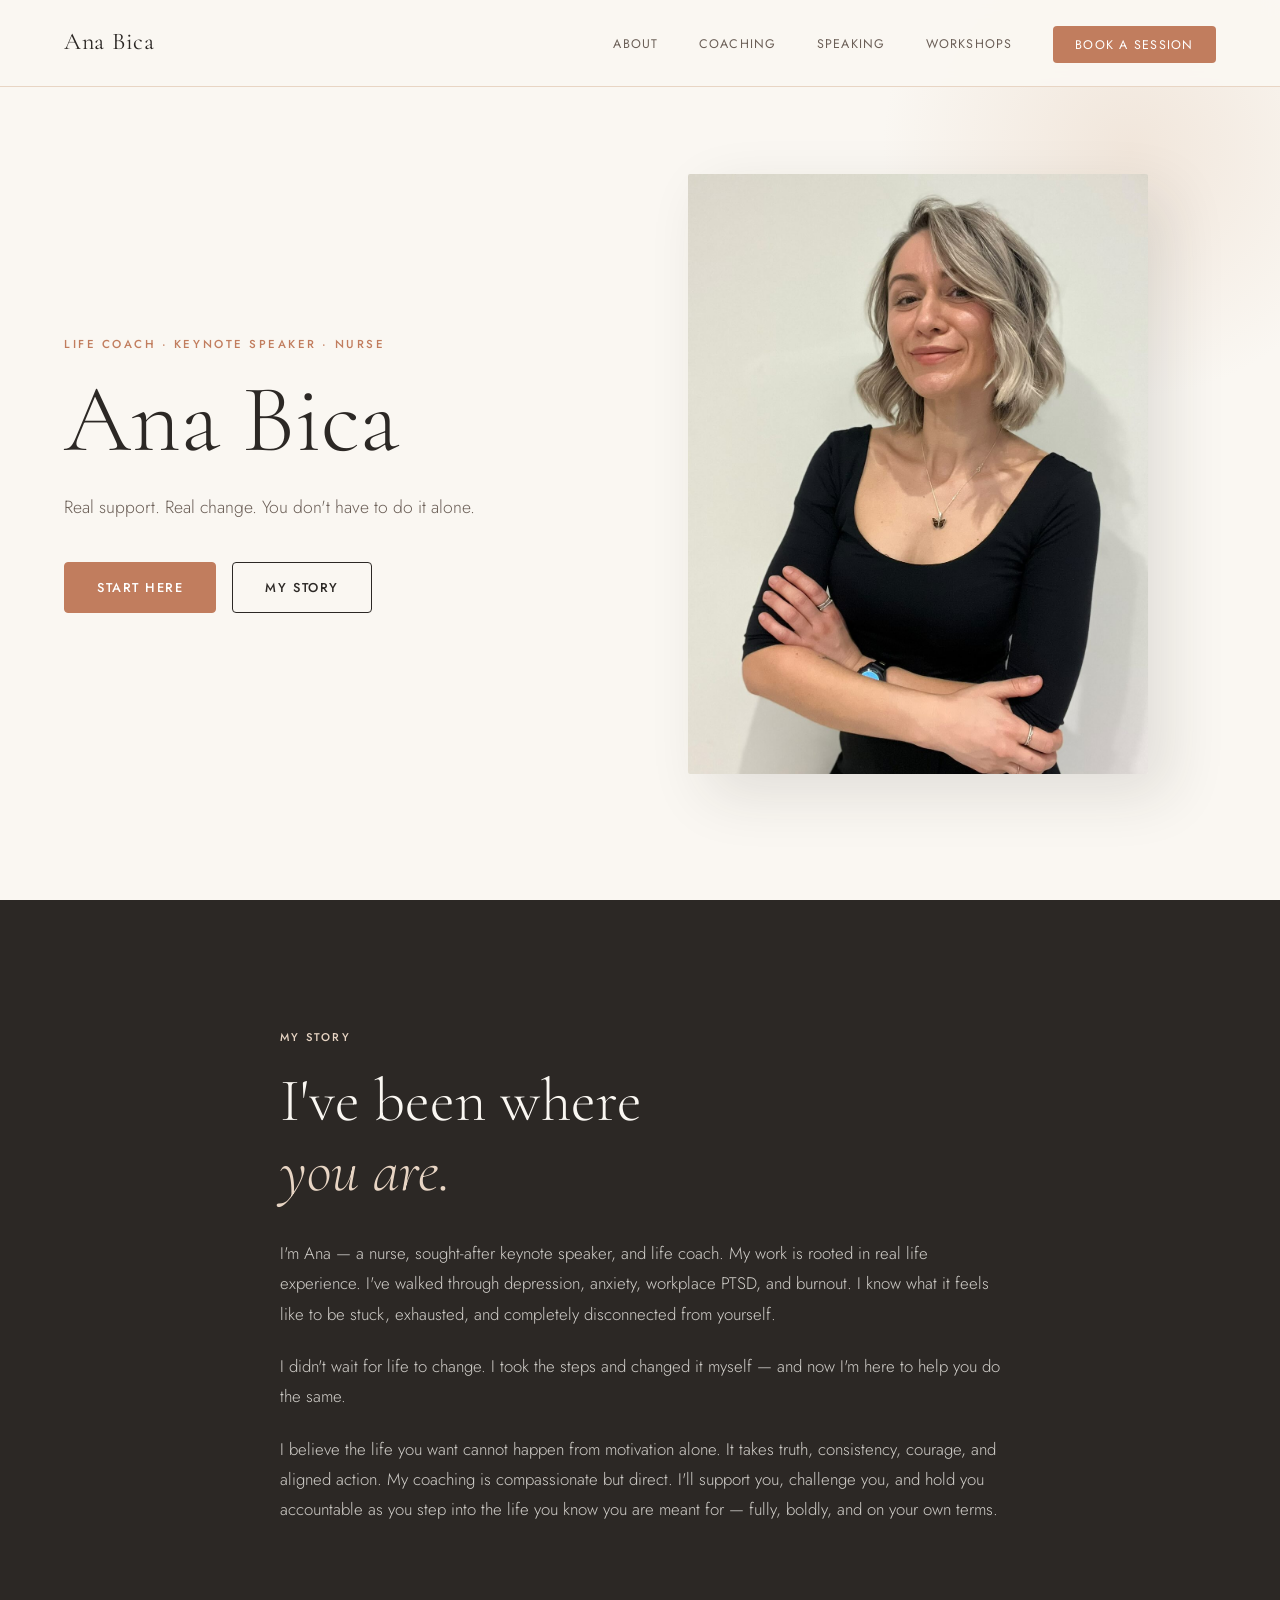
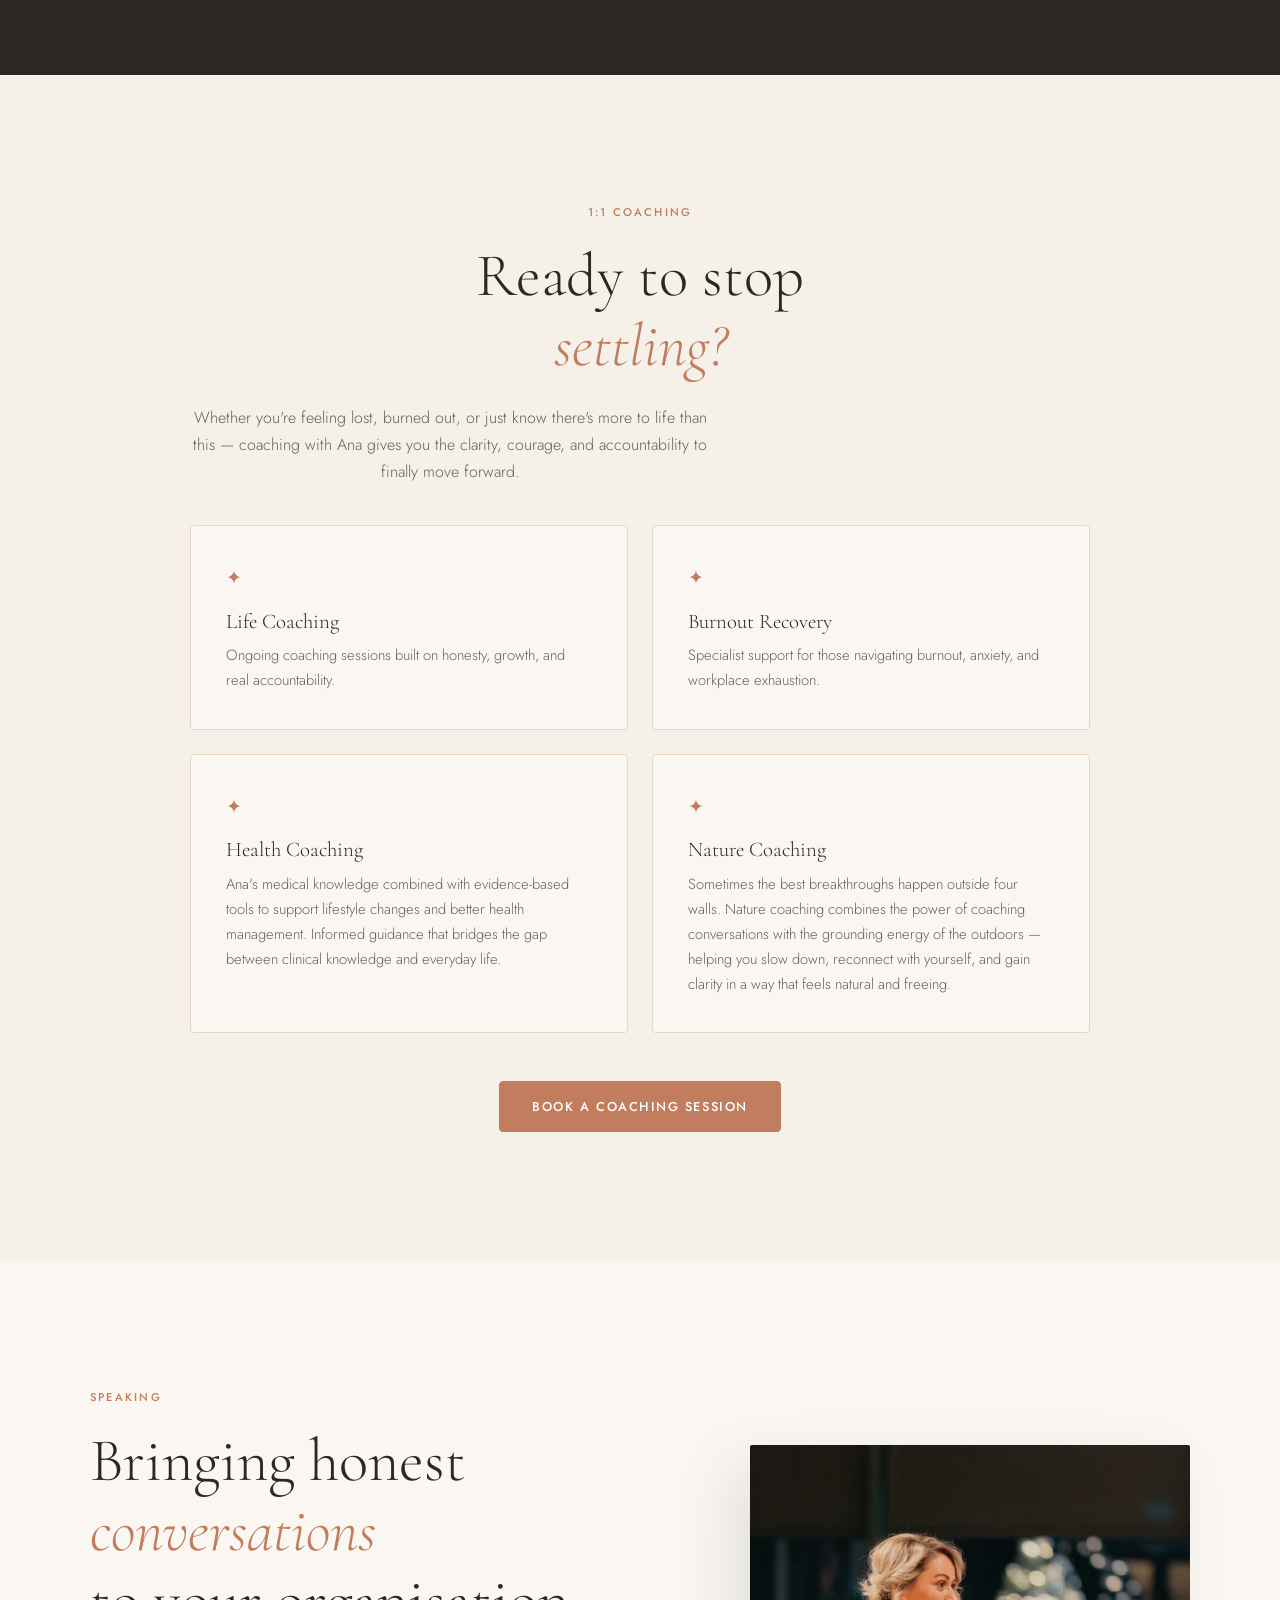
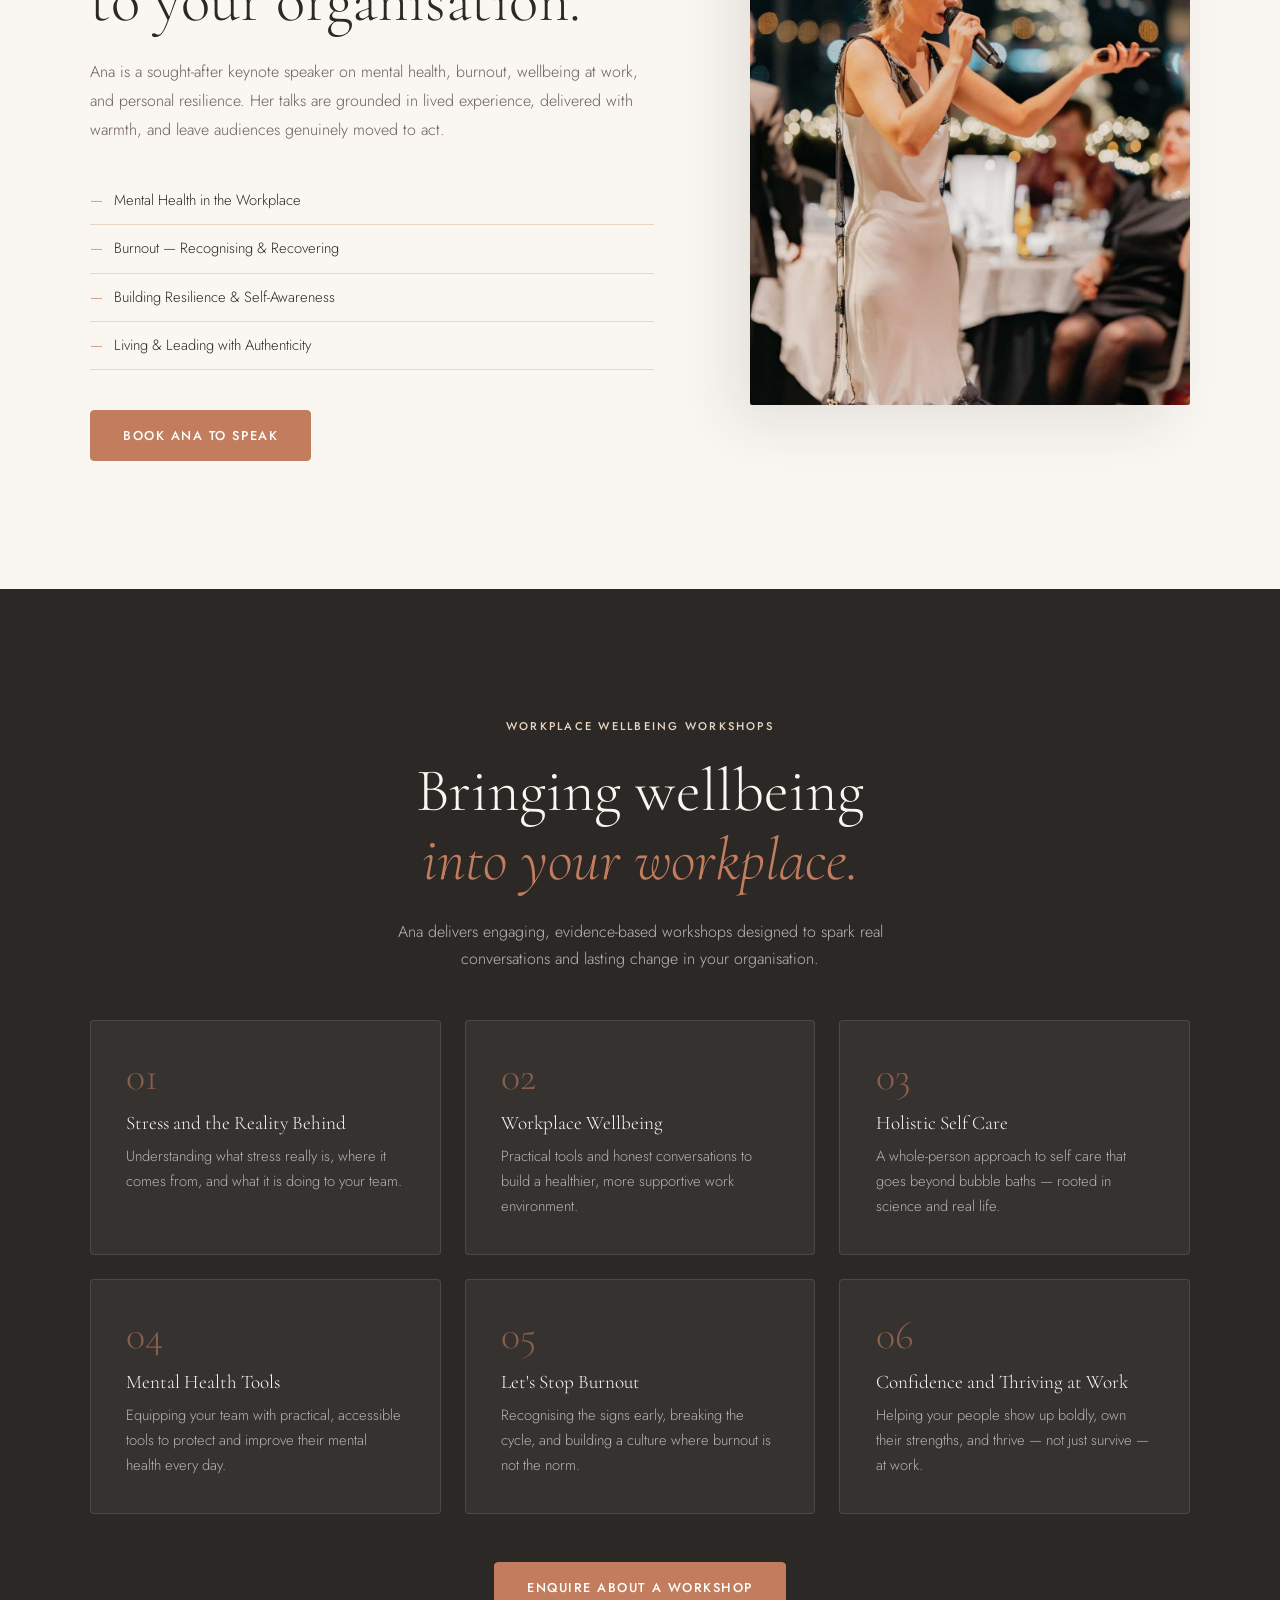
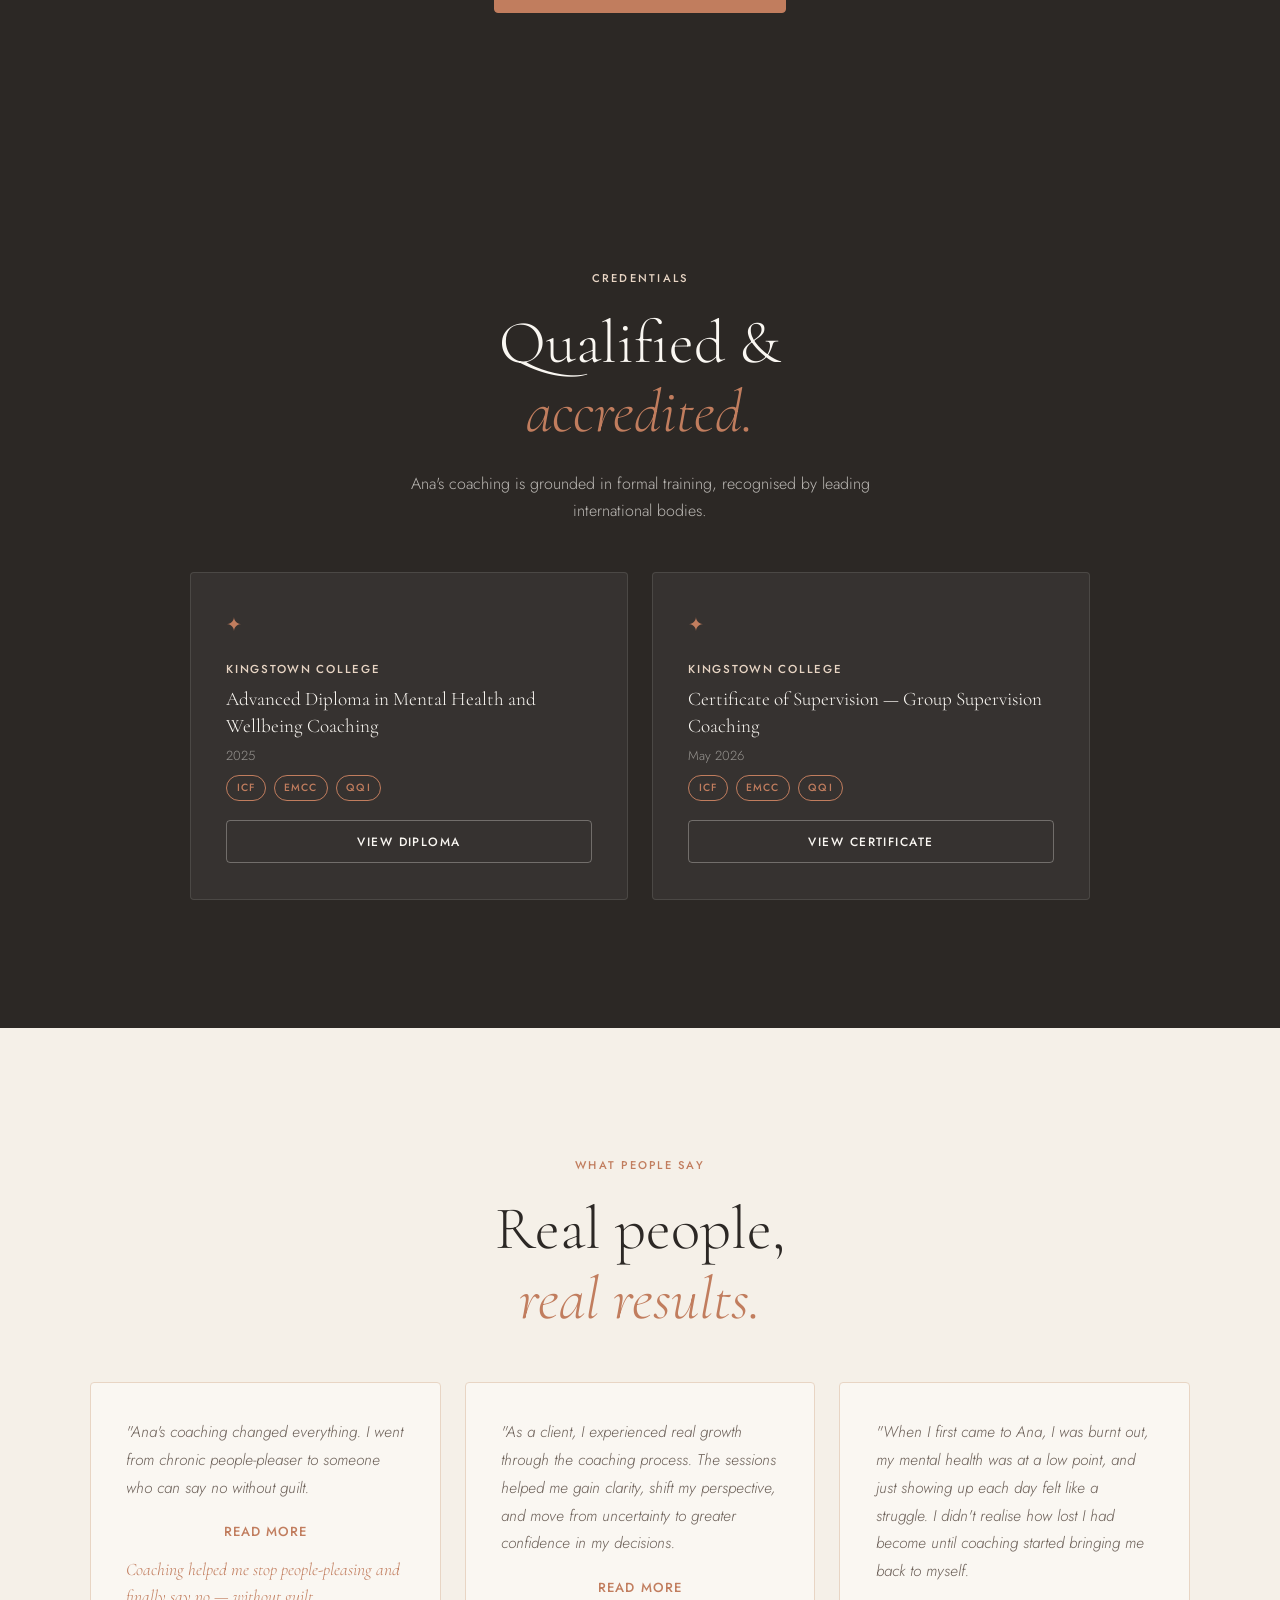
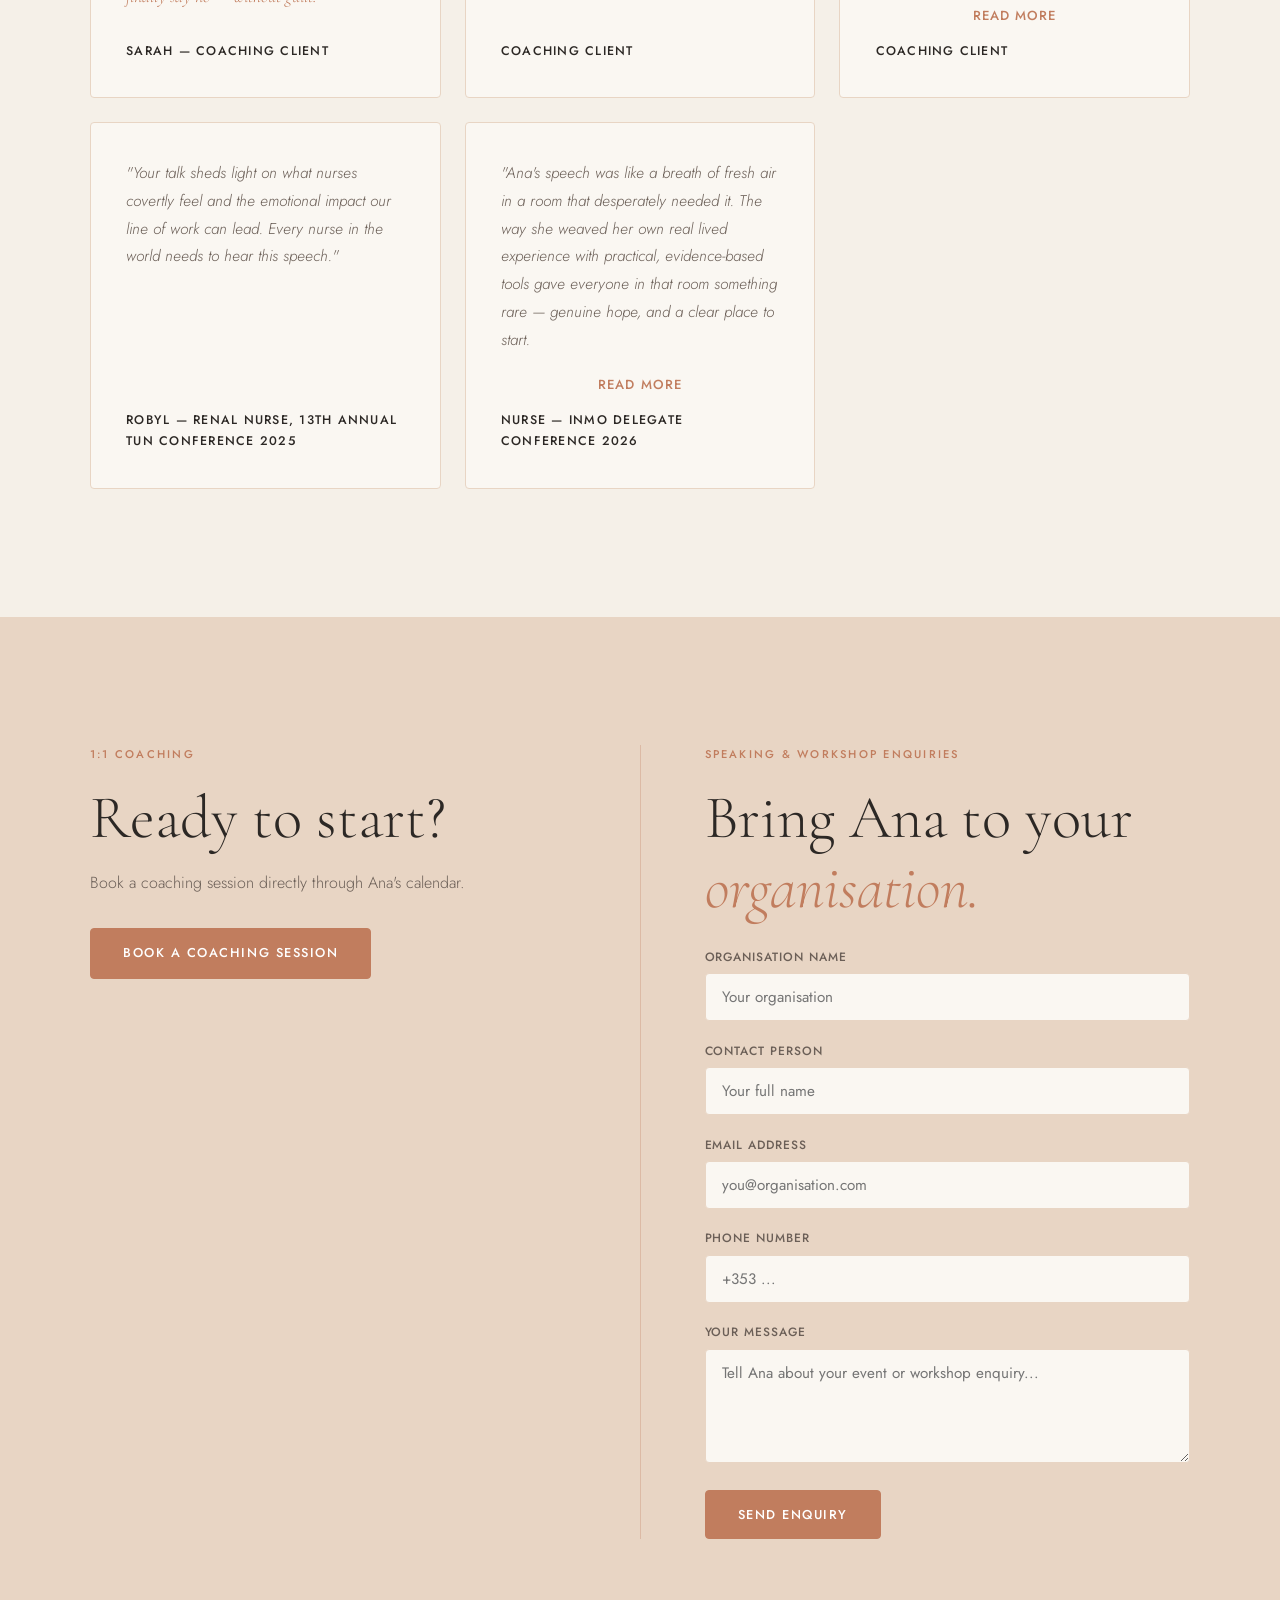
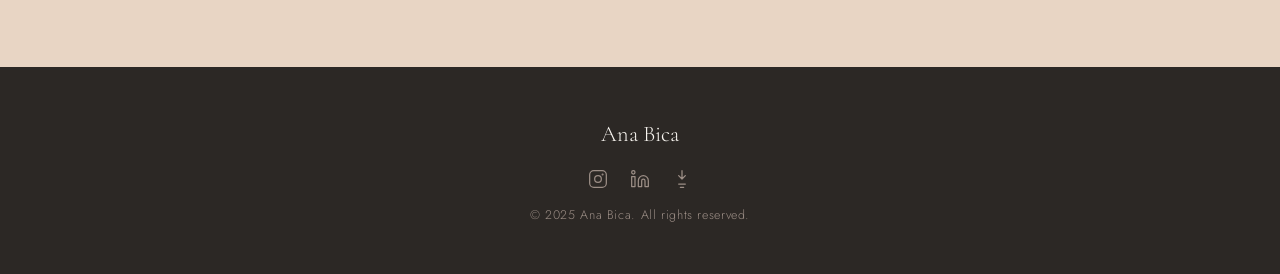
==== commit 964b3eed: "Add files via upload" ====
--- a/index.html
+++ b/index.html
@@ -43,7 +43,7 @@
       <h1 class="hero__name">Ana Bica</h1>
       <p class="hero__sub">Real support. Real change. You don't have to do it alone.</p>
       <div class="hero__buttons">
-        <a href="#coaching" class="btn btn--primary">Work With Me</a>
+        <a href="#book" class="btn btn--primary">Start Here</a>
         <a href="#about" class="btn btn--ghost">My Story</a>
       </div>
     </div>
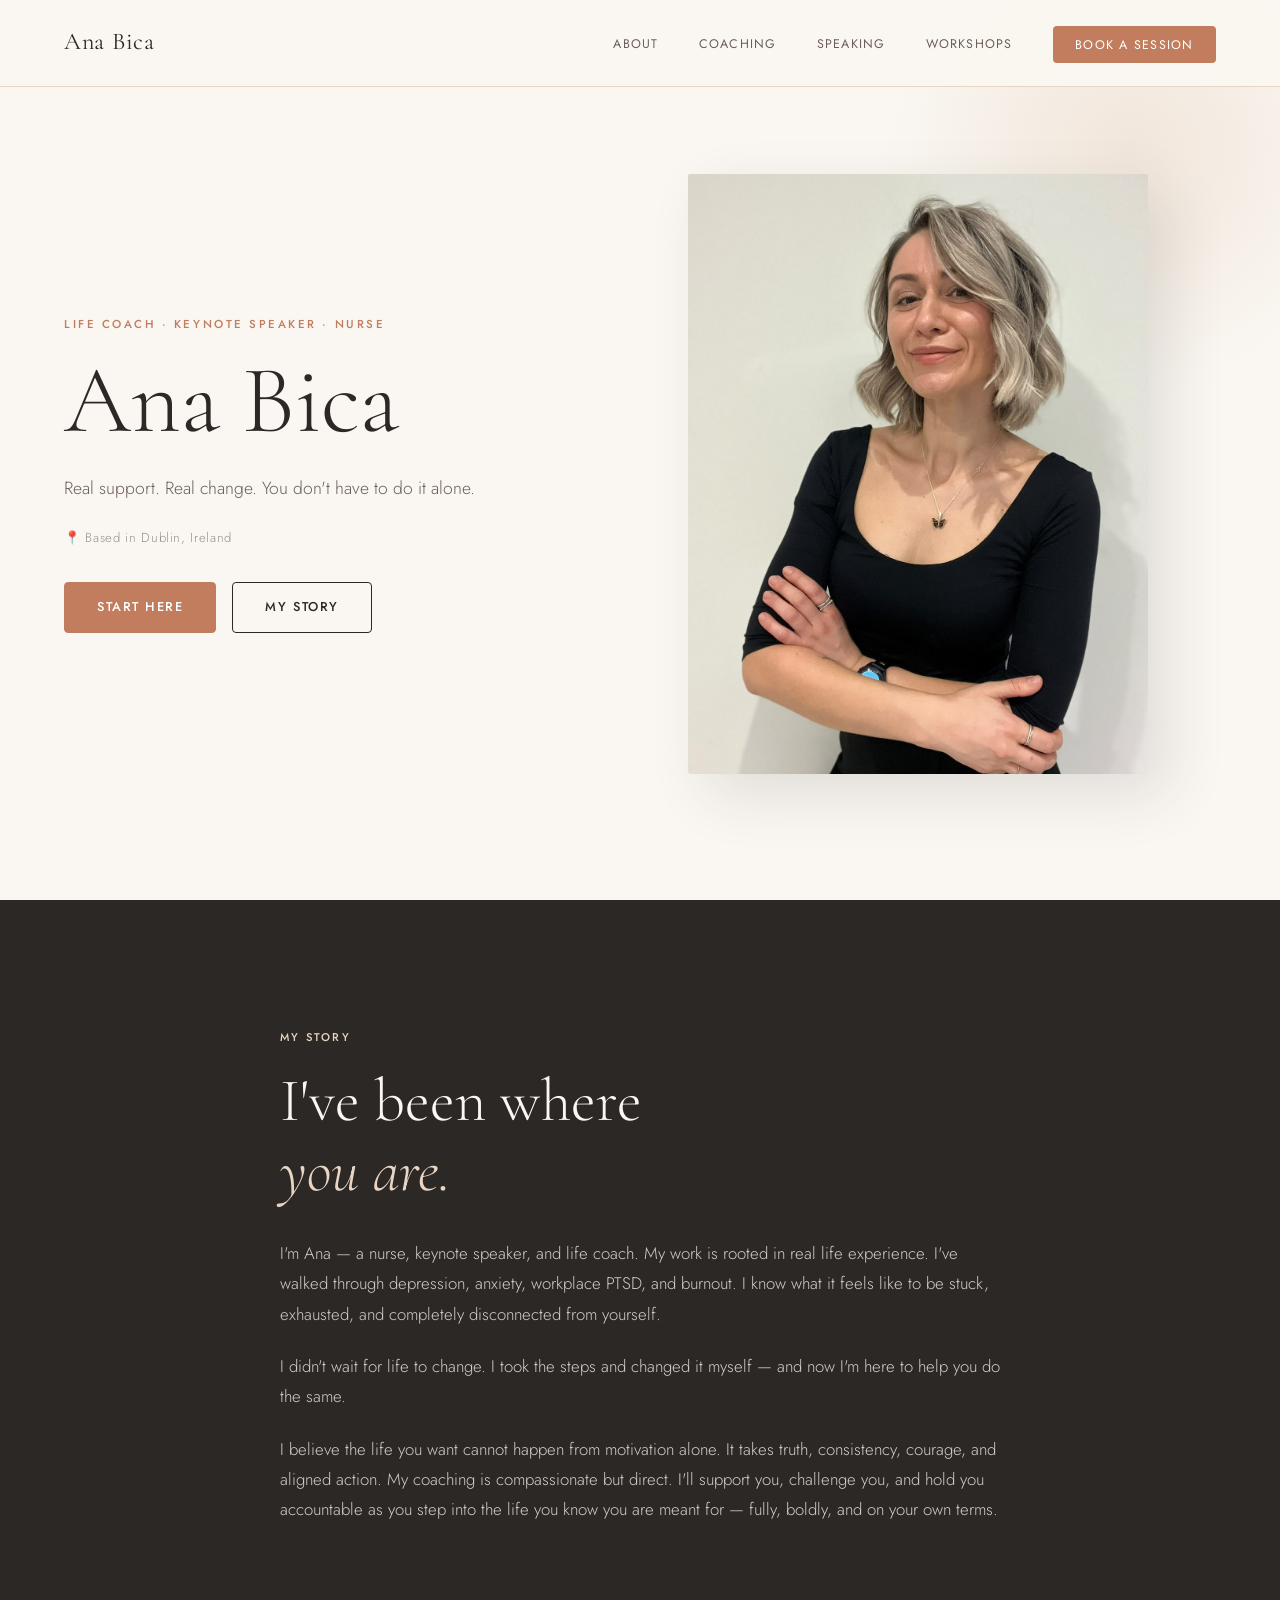
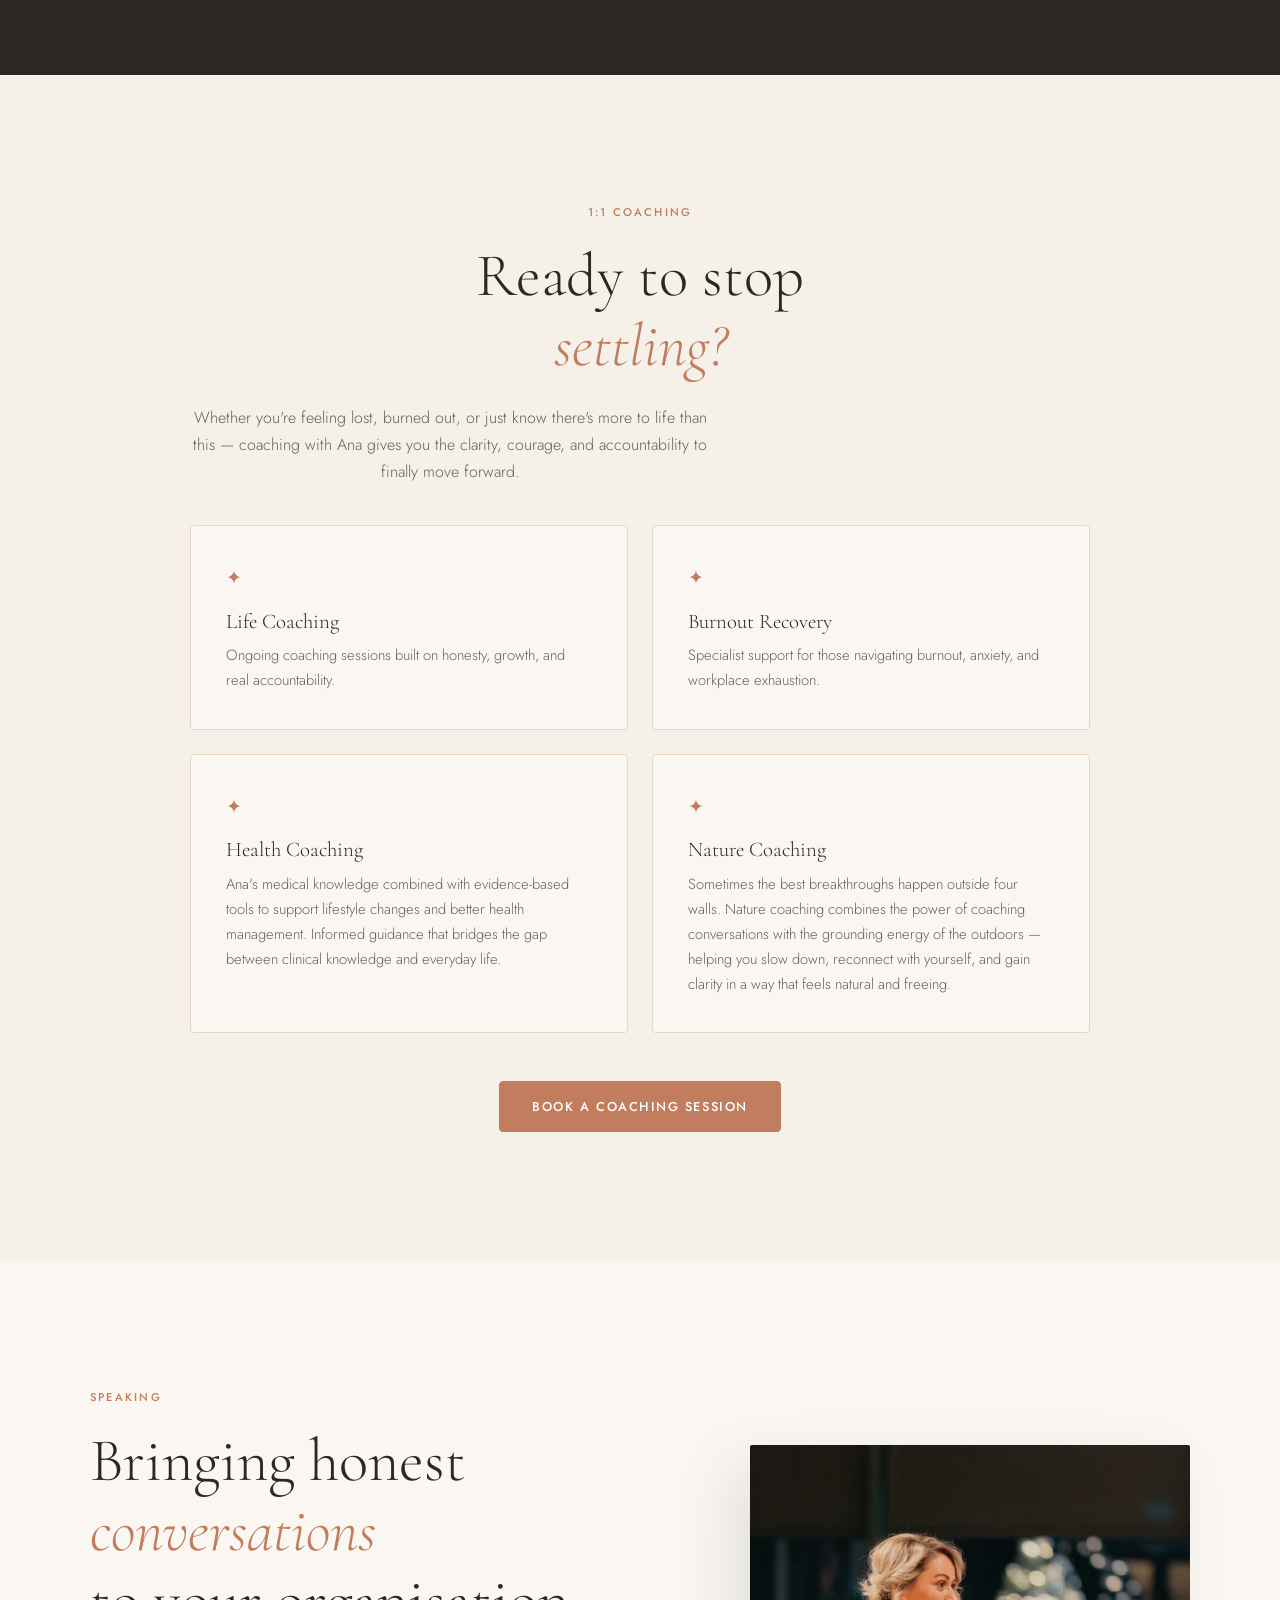
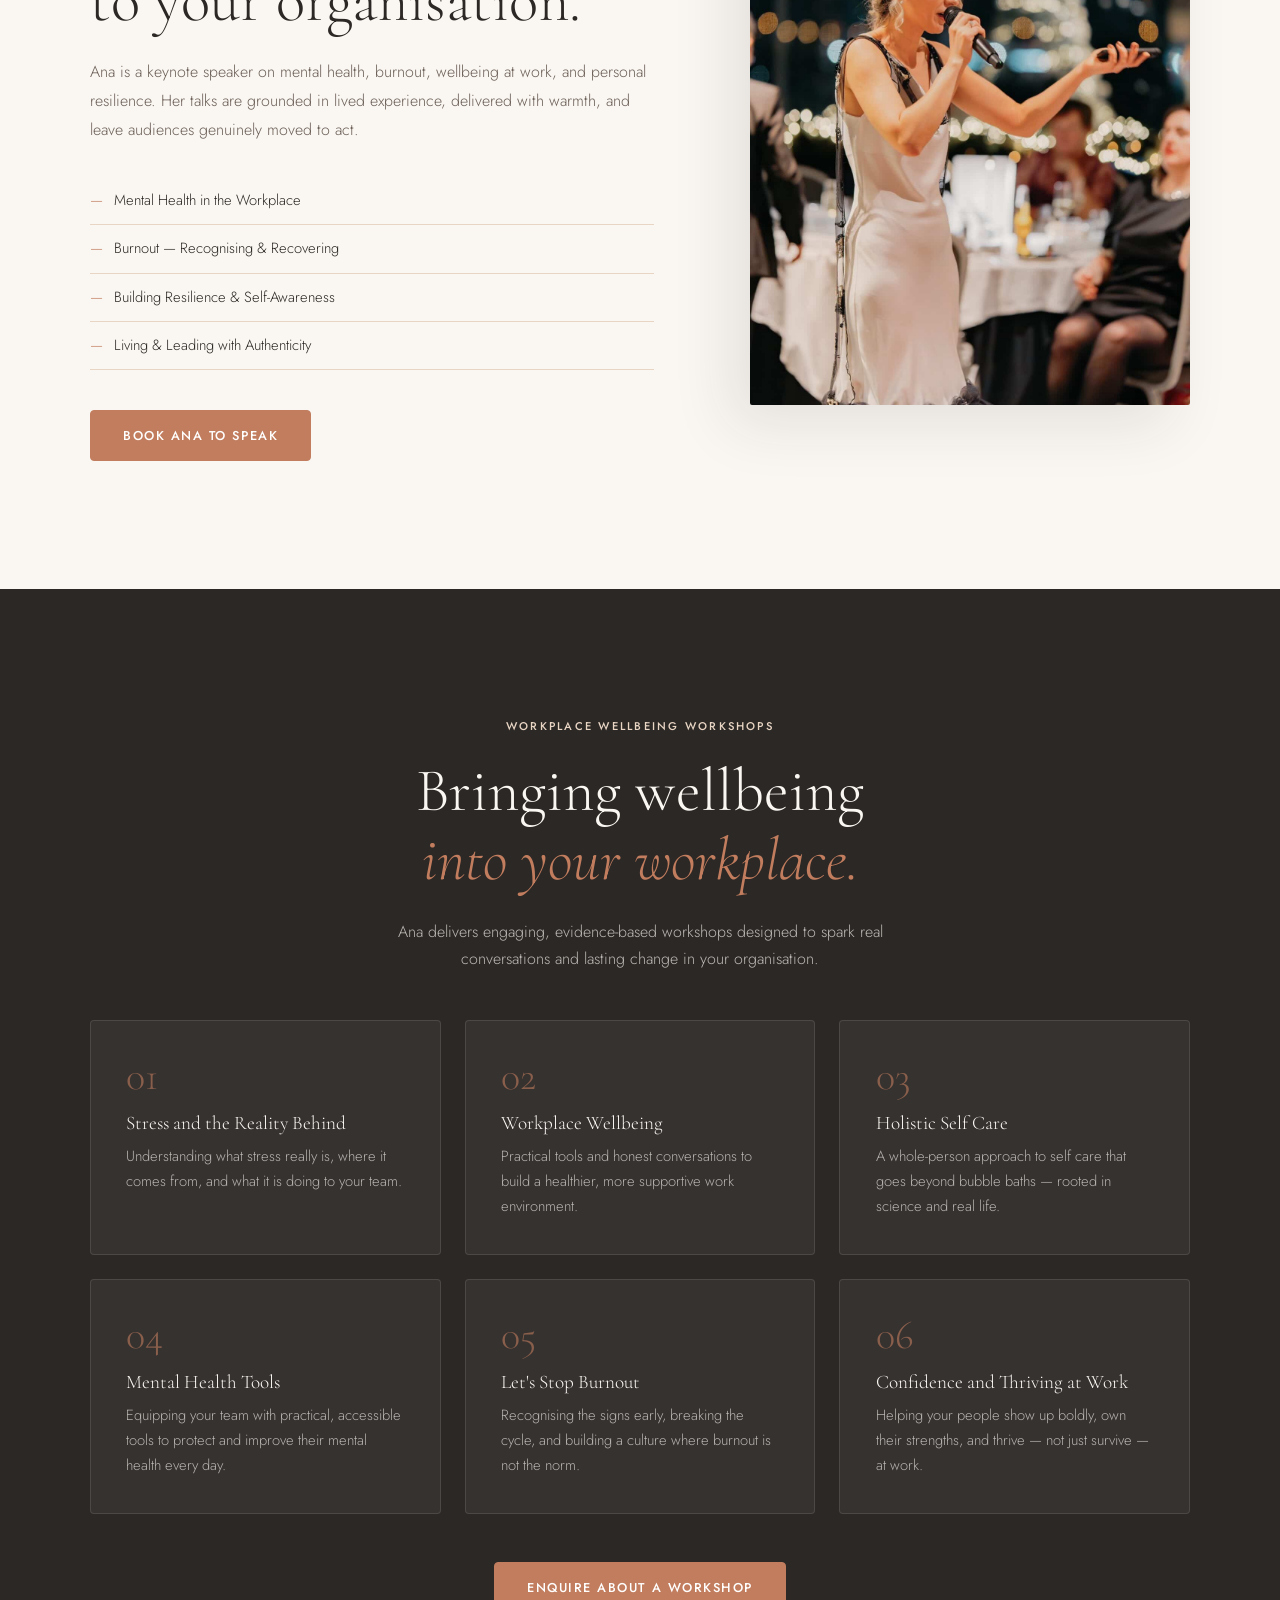
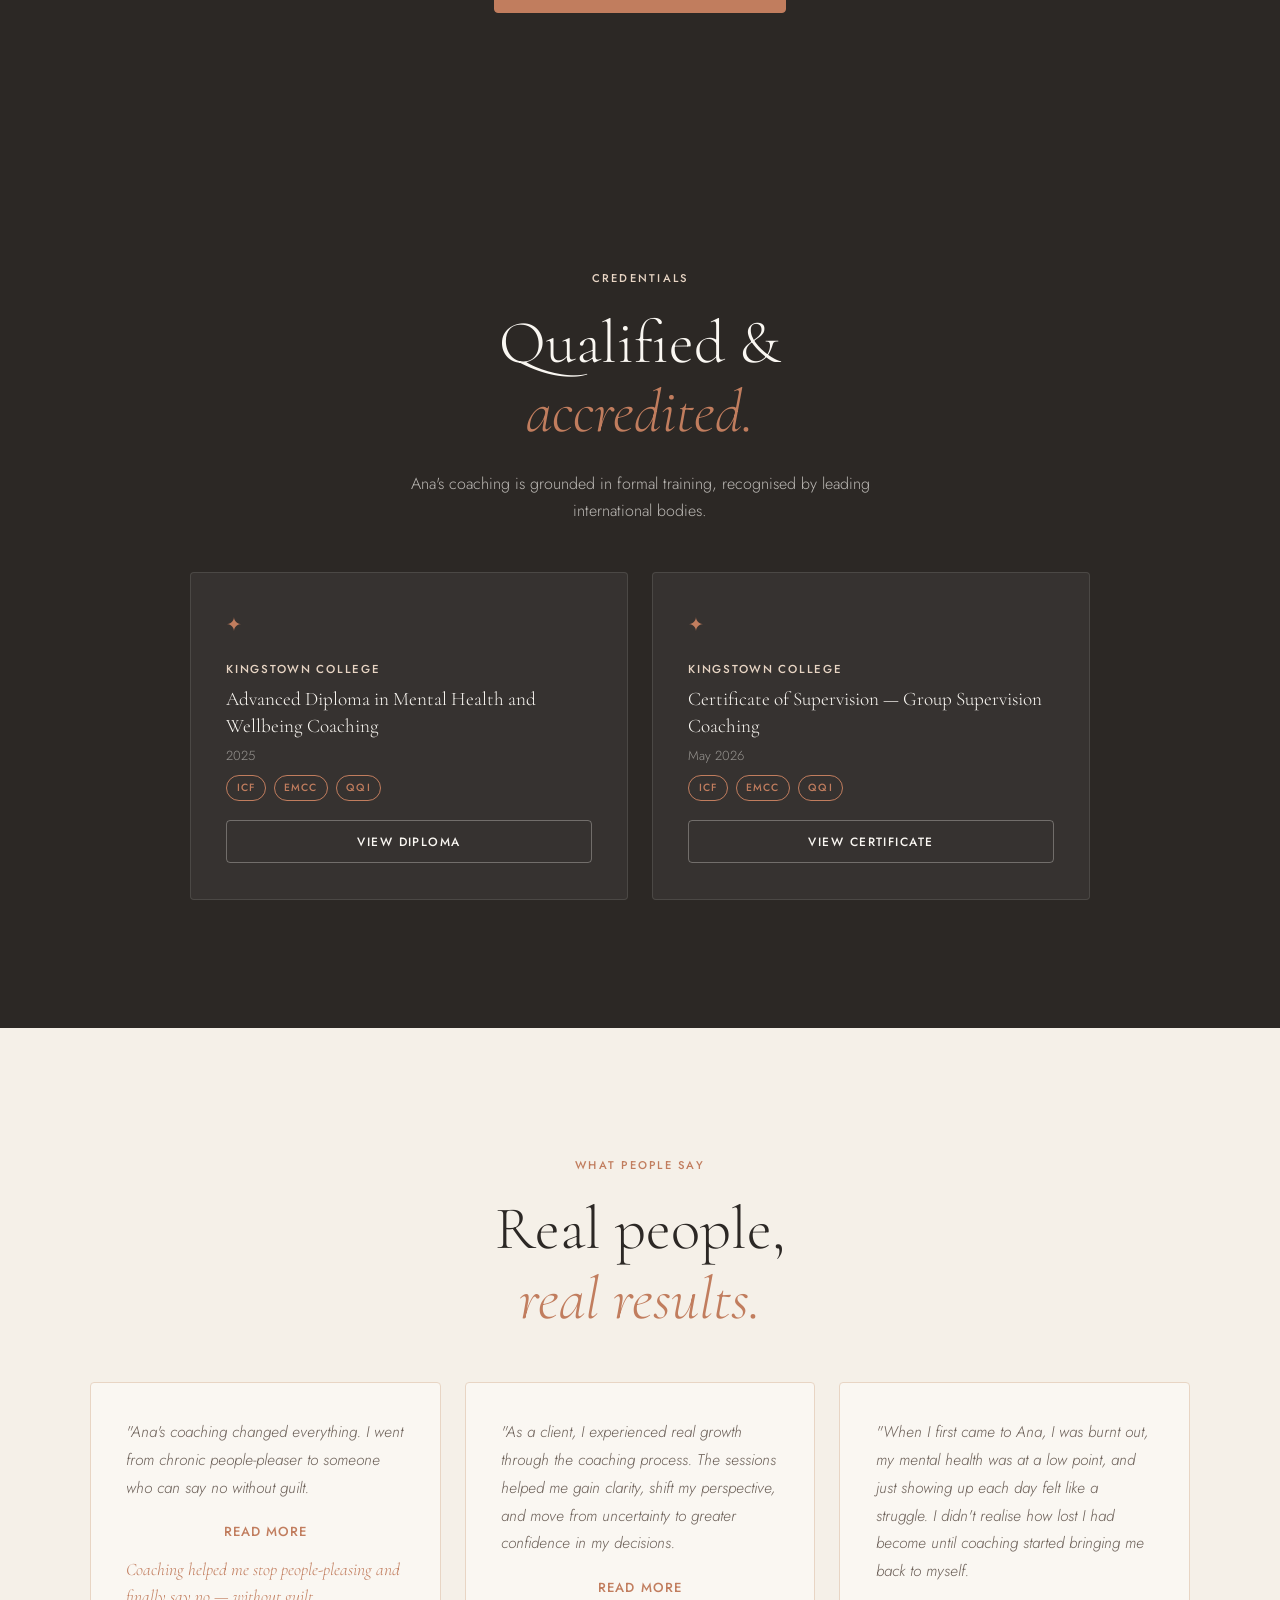
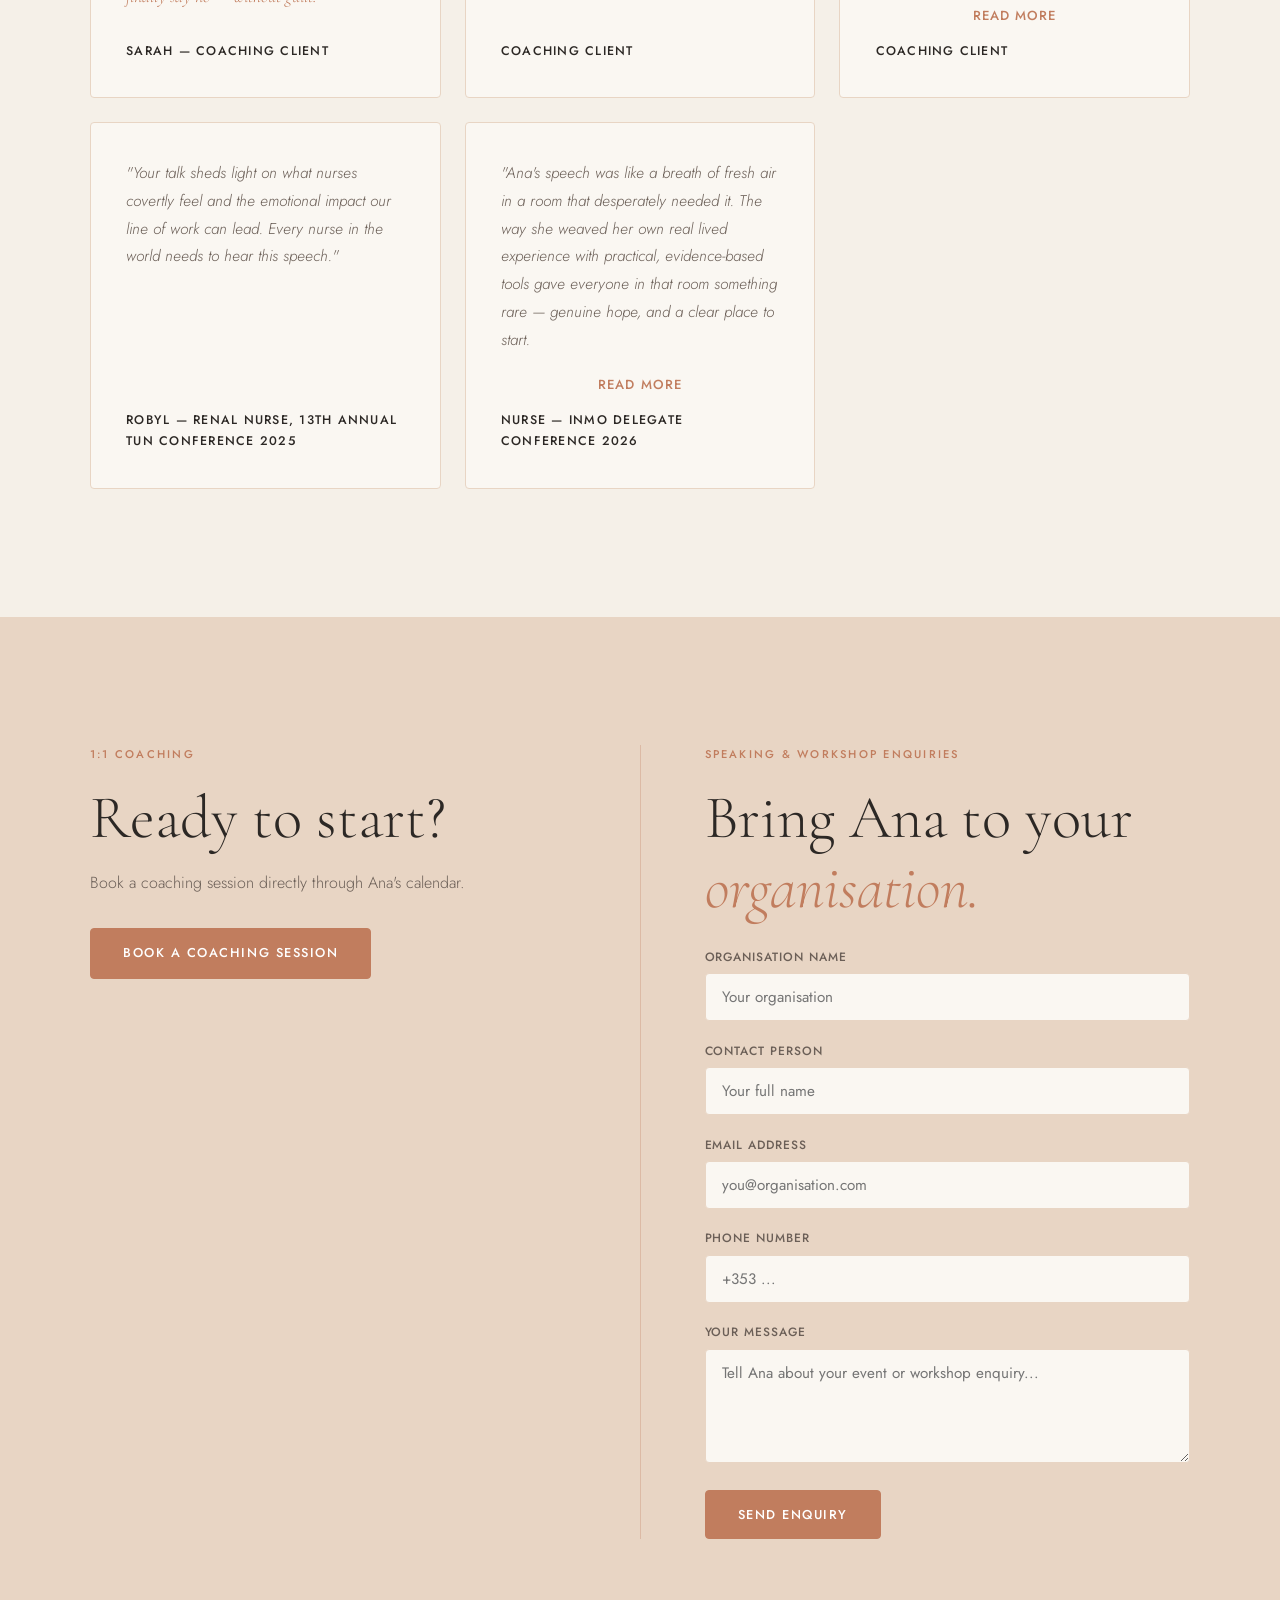
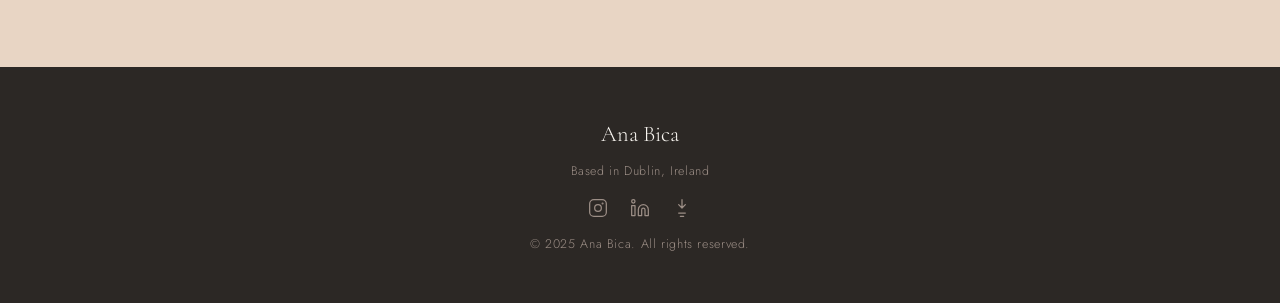
==== commit ac40e0ee: "Add files via upload" ====
--- a/index.html
+++ b/index.html
@@ -42,6 +42,7 @@
       <p class="hero__tagline">Life Coach · Keynote Speaker · Nurse</p>
       <h1 class="hero__name">Ana Bica</h1>
       <p class="hero__sub">Real support. Real change. You don't have to do it alone.</p>
+      <p class="hero__location">📍 Based in Dublin, Ireland</p>
       <div class="hero__buttons">
         <a href="#book" class="btn btn--primary">Start Here</a>
         <a href="#about" class="btn btn--ghost">My Story</a>
@@ -58,7 +59,7 @@
       <div class="about__label">My Story</div>
       <h2 class="about__title">I've been where<br/><em>you are.</em></h2>
       <div class="about__body">
-        <p>I'm Ana — a nurse, sought-after keynote speaker, and life coach. My work is rooted in real life experience. I've walked through depression, anxiety, workplace PTSD, and burnout. I know what it feels like to be stuck, exhausted, and completely disconnected from yourself.</p>
+        <p>I'm Ana — a nurse, keynote speaker, and life coach. My work is rooted in real life experience. I've walked through depression, anxiety, workplace PTSD, and burnout. I know what it feels like to be stuck, exhausted, and completely disconnected from yourself.</p>
         <p>I didn't wait for life to change. I took the steps and changed it myself — and now I'm here to help you do the same.</p>
         <p>I believe the life you want cannot happen from motivation alone. It takes truth, consistency, courage, and aligned action. My coaching is compassionate but direct. I'll support you, challenge you, and hold you accountable as you step into the life you know you are meant for — fully, boldly, and on your own terms.</p>
       </div>
@@ -103,7 +104,7 @@
       <div class="speaking__text">
         <div class="section-label">Speaking</div>
         <h2 class="section-title">Bringing honest<br/><em>conversations</em><br/>to your organisation.</h2>
-        <p>Ana is a sought-after keynote speaker on mental health, burnout, wellbeing at work, and personal resilience. Her talks are grounded in lived experience, delivered with warmth, and leave audiences genuinely moved to act.</p>
+        <p>Ana is a keynote speaker on mental health, burnout, wellbeing at work, and personal resilience. Her talks are grounded in lived experience, delivered with warmth, and leave audiences genuinely moved to act.</p>
         <ul class="speaking__topics">
           <li>Mental Health in the Workplace</li>
           <li>Burnout — Recognising & Recovering</li>
@@ -304,6 +305,7 @@
   <footer class="footer">
     <div class="footer__inner">
       <p class="footer__name">Ana Bica</p>
+      <p class="footer__location">Based in Dublin, Ireland</p>
       <div class="footer__social">
         <a href="https://www.instagram.com/getrealwithana" target="_blank" aria-label="Instagram">
           <svg xmlns="http://www.w3.org/2000/svg" width="20" height="20" viewBox="0 0 24 24" fill="none" stroke="currentColor" stroke-width="1.5" stroke-linecap="round" stroke-linejoin="round"><rect x="2" y="2" width="20" height="20" rx="5" ry="5"/><circle cx="12" cy="12" r="4"/><circle cx="17.5" cy="6.5" r="0.5" fill="currentColor"/></svg>
--- a/style.css
+++ b/style.css
@@ -1111,3 +1111,21 @@
 .testimonial__toggle:hover {
   color: var(--terracotta-dark);
 }
+
+/* =====================
+   LOCATION
+   ===================== */
+.hero__location {
+  font-size: 0.82rem;
+  color: var(--light-text);
+  margin-top: -1rem;
+  margin-bottom: 2rem;
+  letter-spacing: 0.05em;
+}
+
+.footer__location {
+  font-size: 0.78rem;
+  color: var(--light-text);
+  margin-bottom: 0.5rem;
+  letter-spacing: 0.05em;
+}
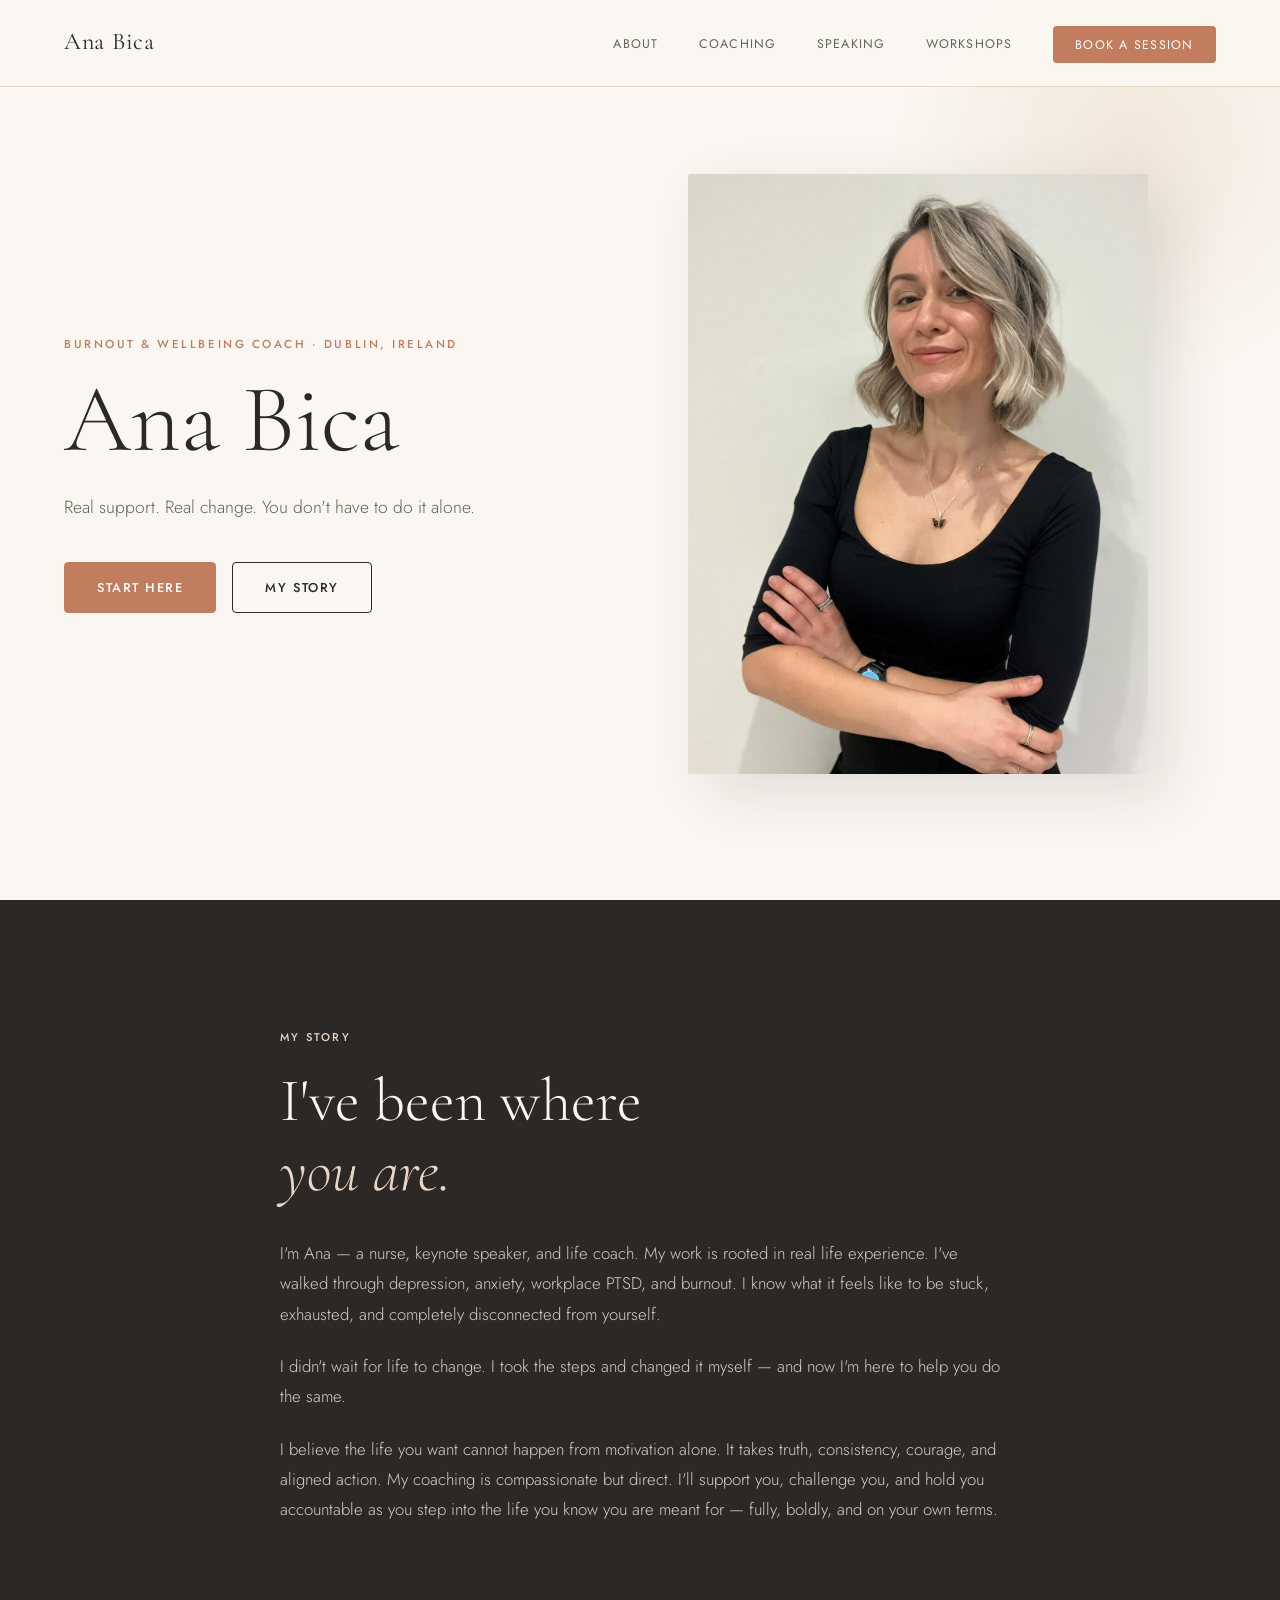
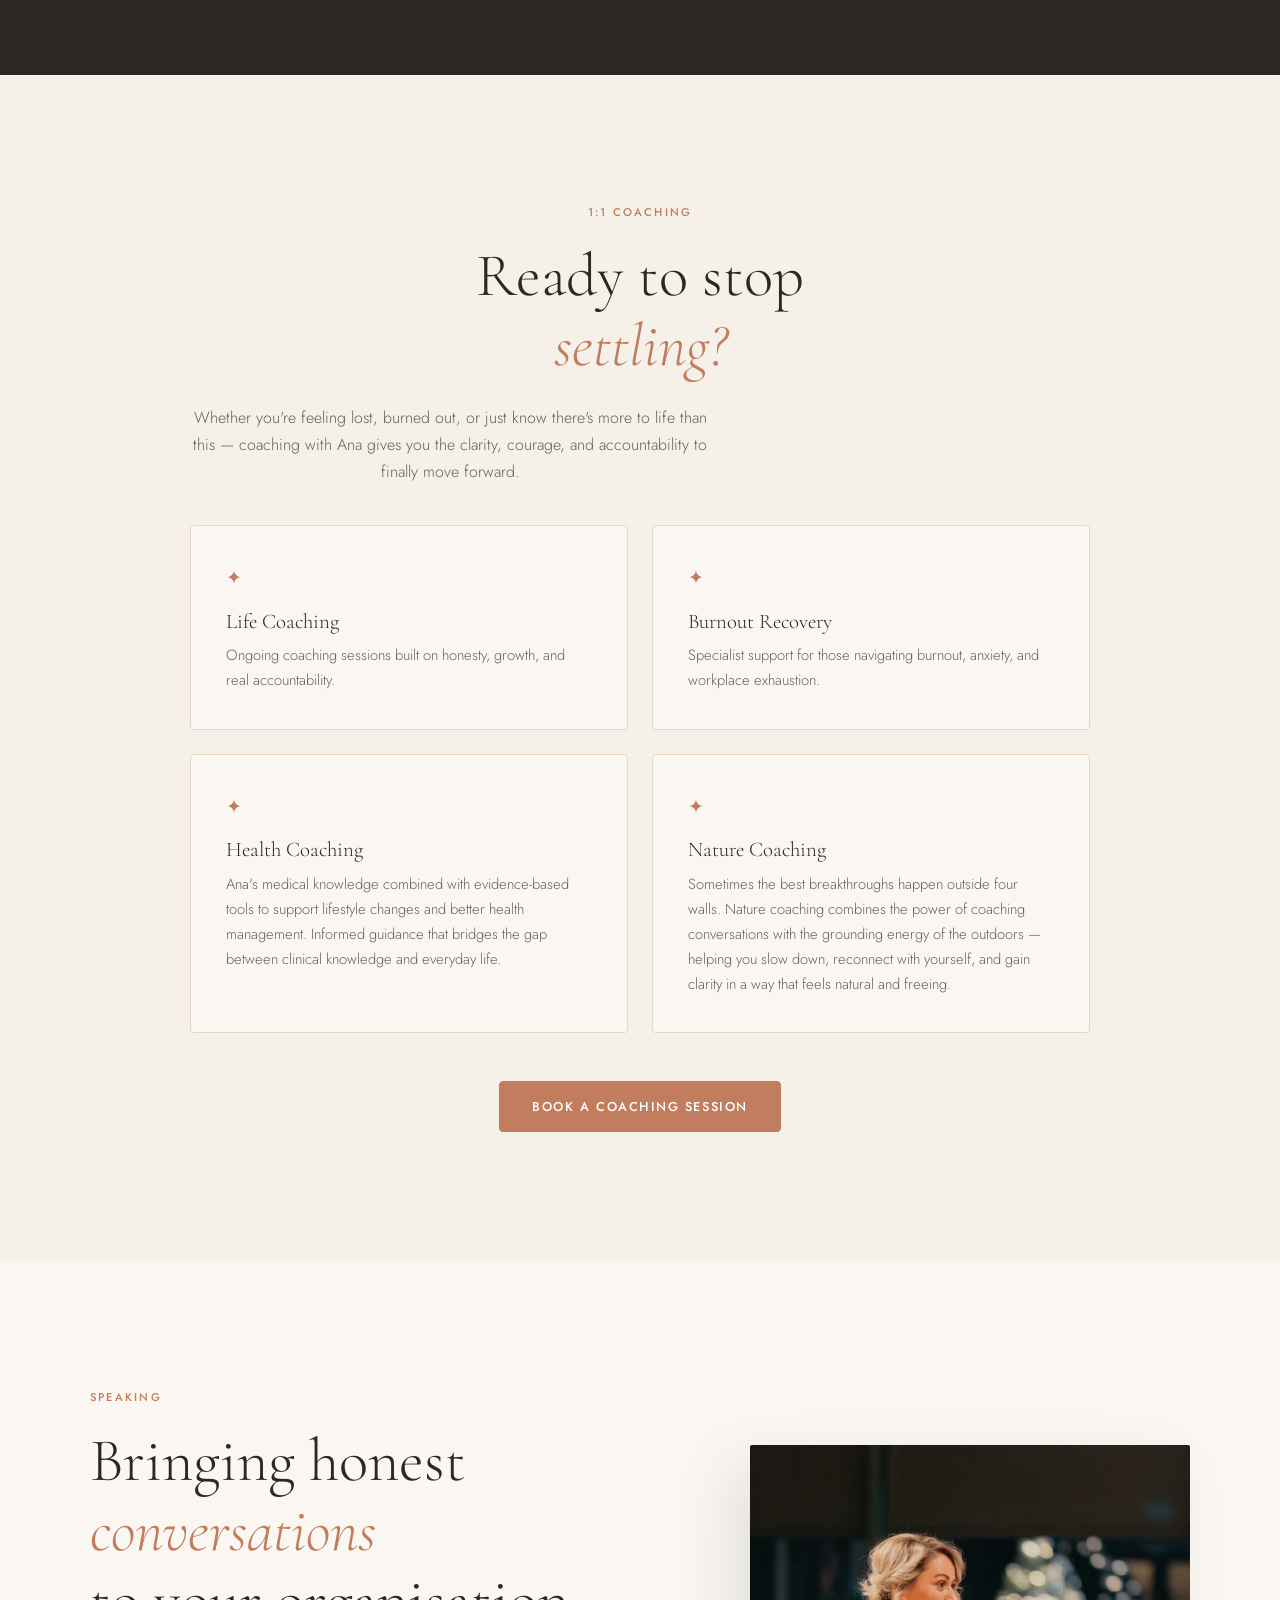
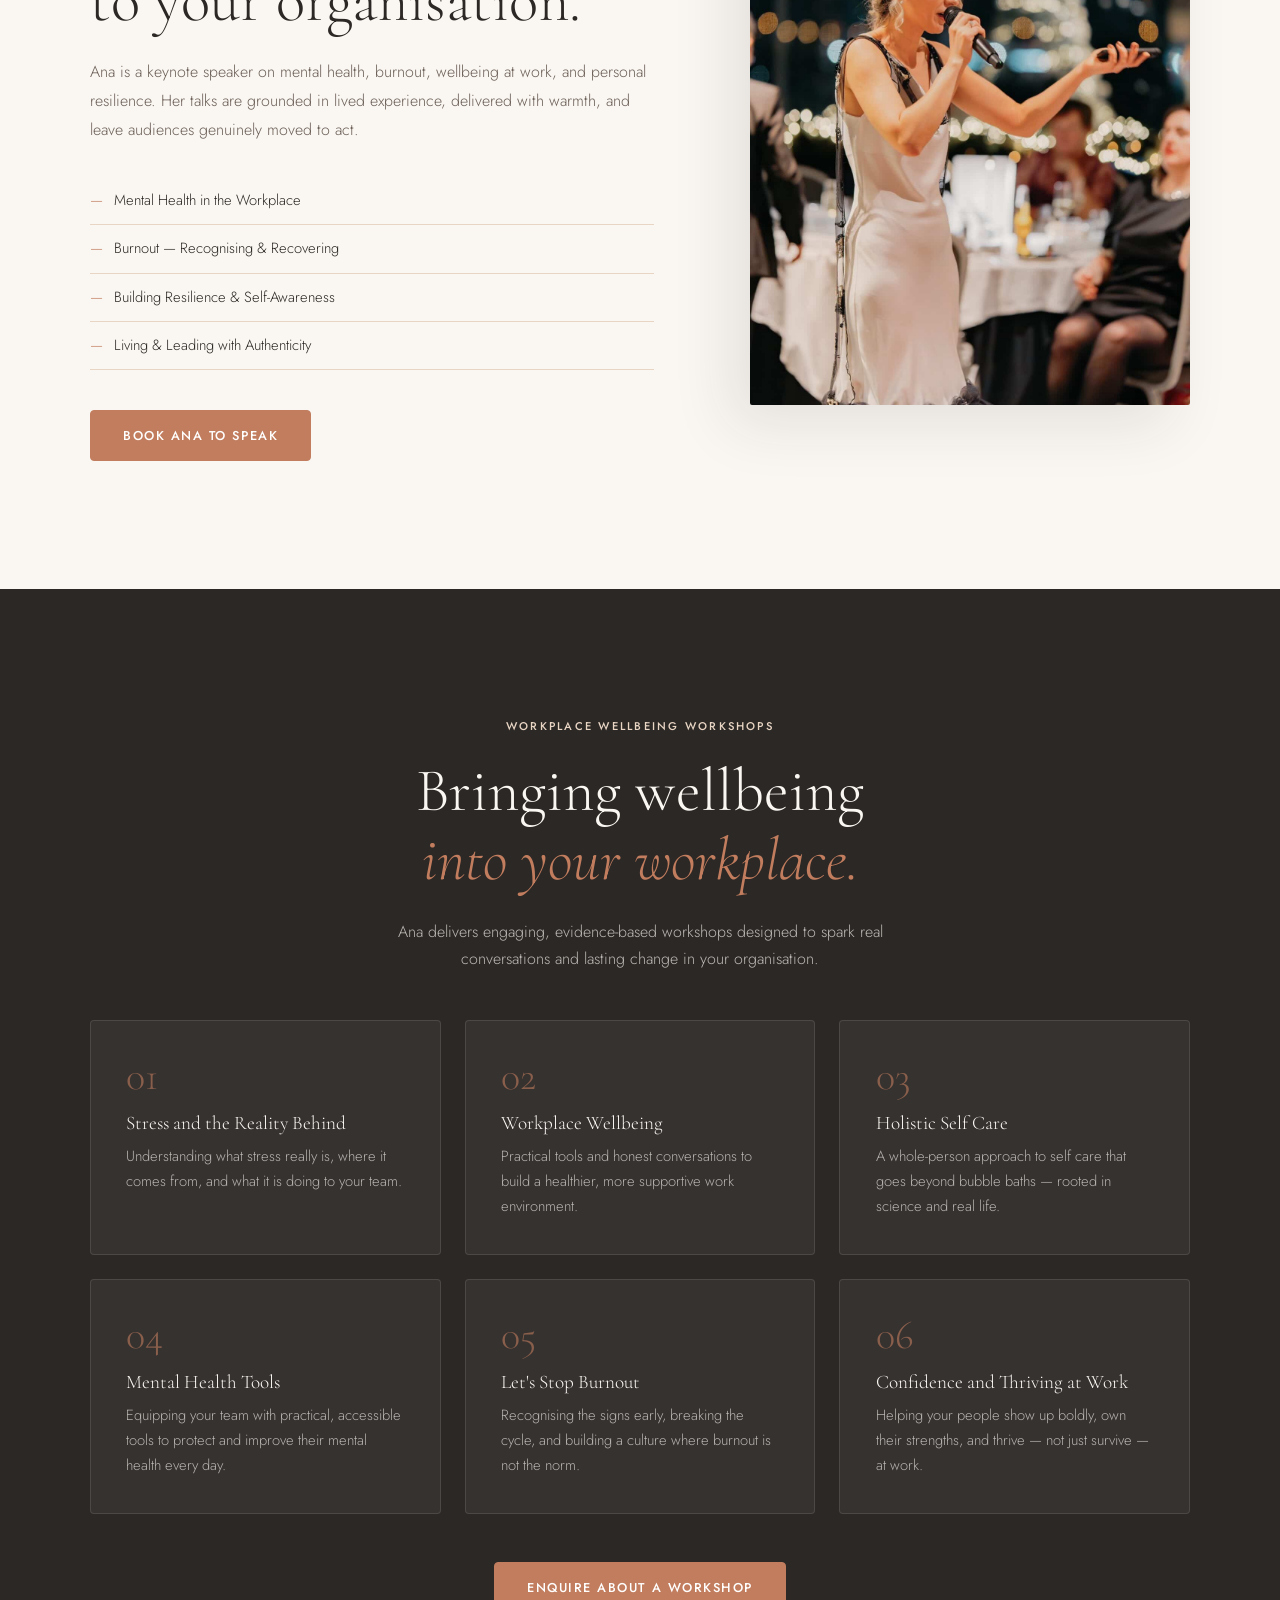
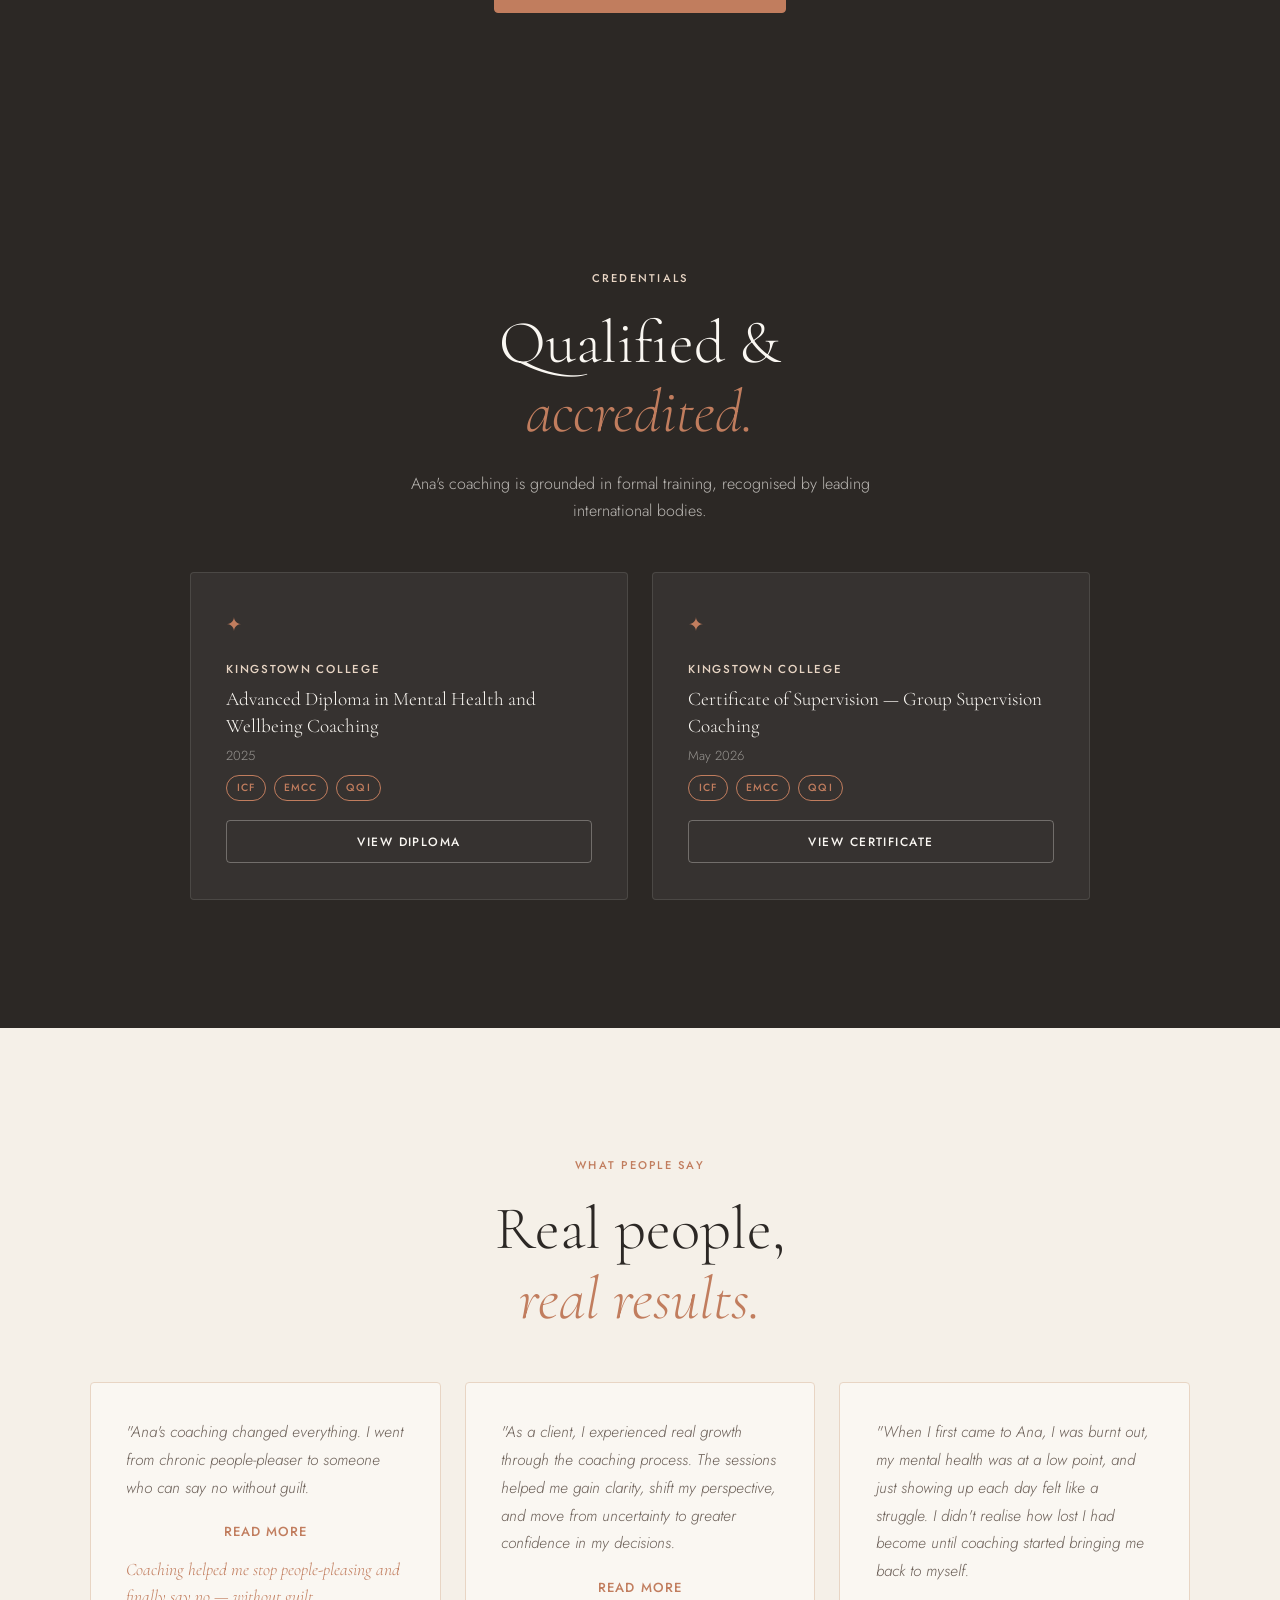
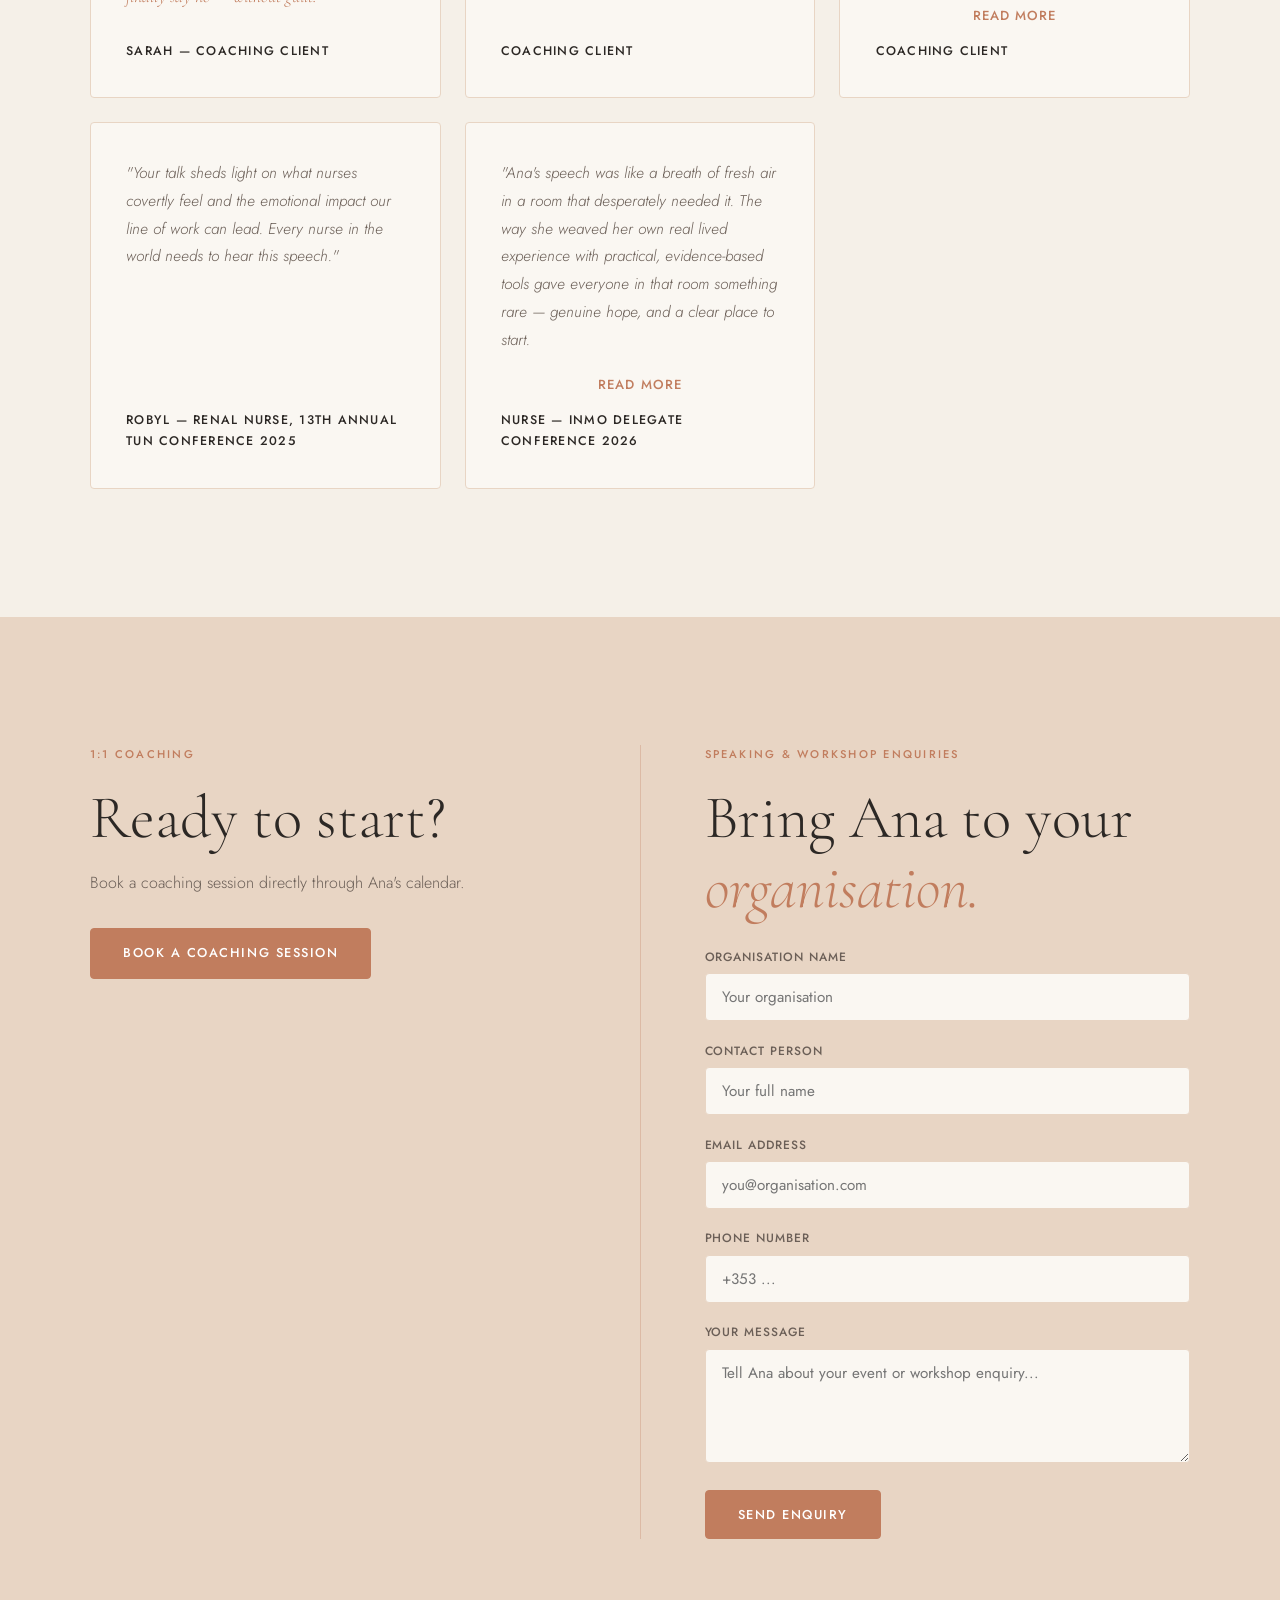
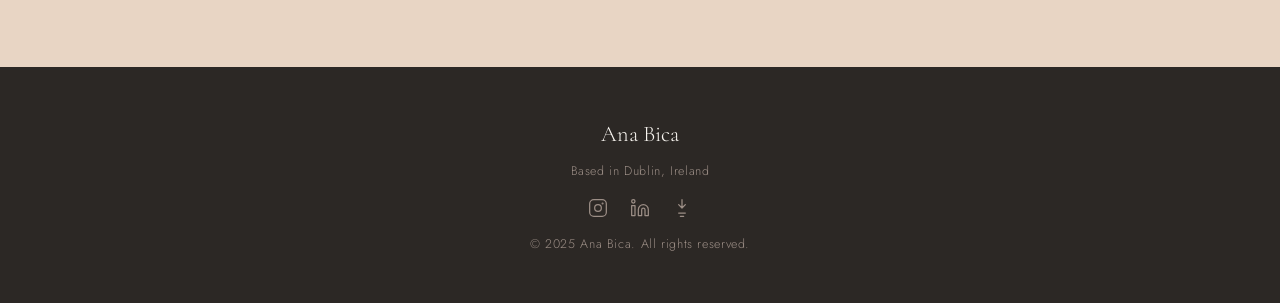
==== commit 5bf8f49f: "Add files via upload" ====
--- a/index.html
+++ b/index.html
@@ -39,10 +39,9 @@
   <!-- HERO -->
   <section class="hero">
     <div class="hero__content">
-      <p class="hero__tagline">Life Coach · Keynote Speaker · Nurse</p>
+      <p class="hero__tagline">Burnout &amp; Wellbeing Coach · Dublin, Ireland</p>
       <h1 class="hero__name">Ana Bica</h1>
       <p class="hero__sub">Real support. Real change. You don't have to do it alone.</p>
-      <p class="hero__location">📍 Based in Dublin, Ireland</p>
       <div class="hero__buttons">
         <a href="#book" class="btn btn--primary">Start Here</a>
         <a href="#about" class="btn btn--ghost">My Story</a>
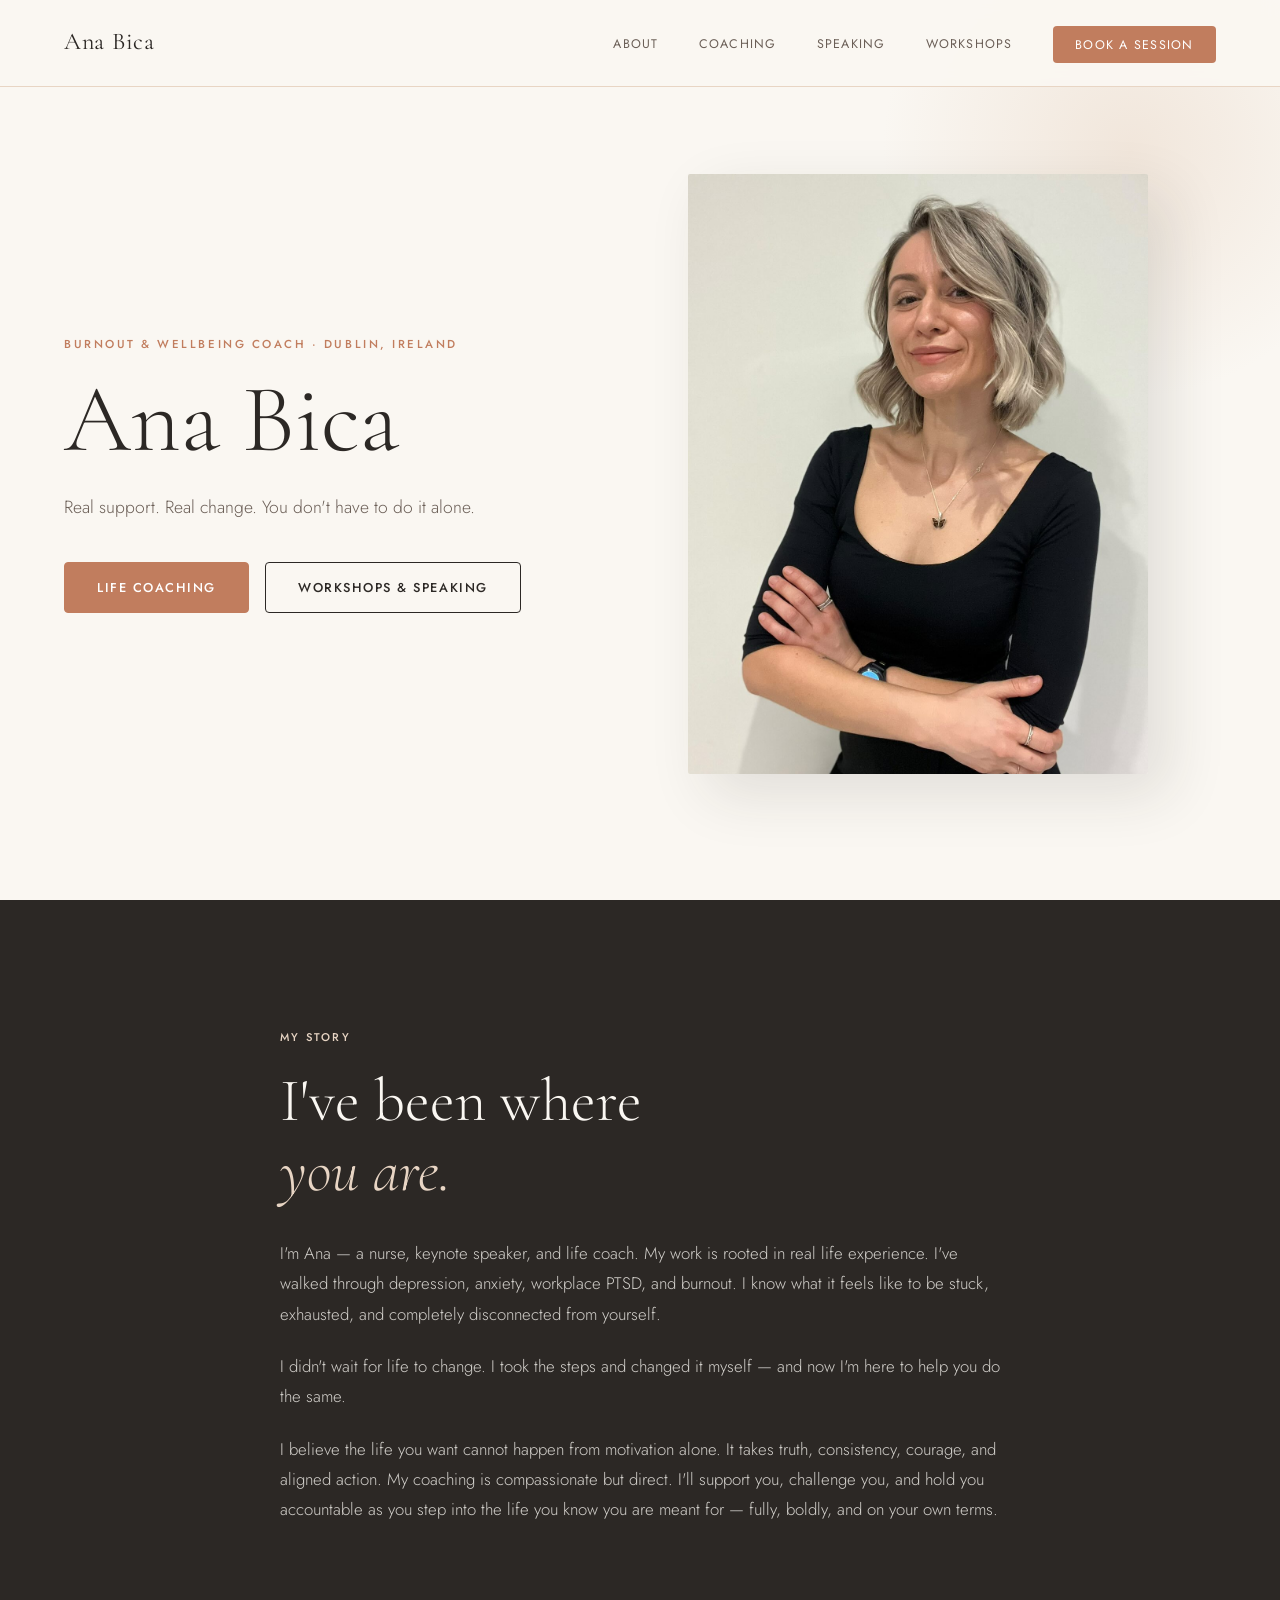
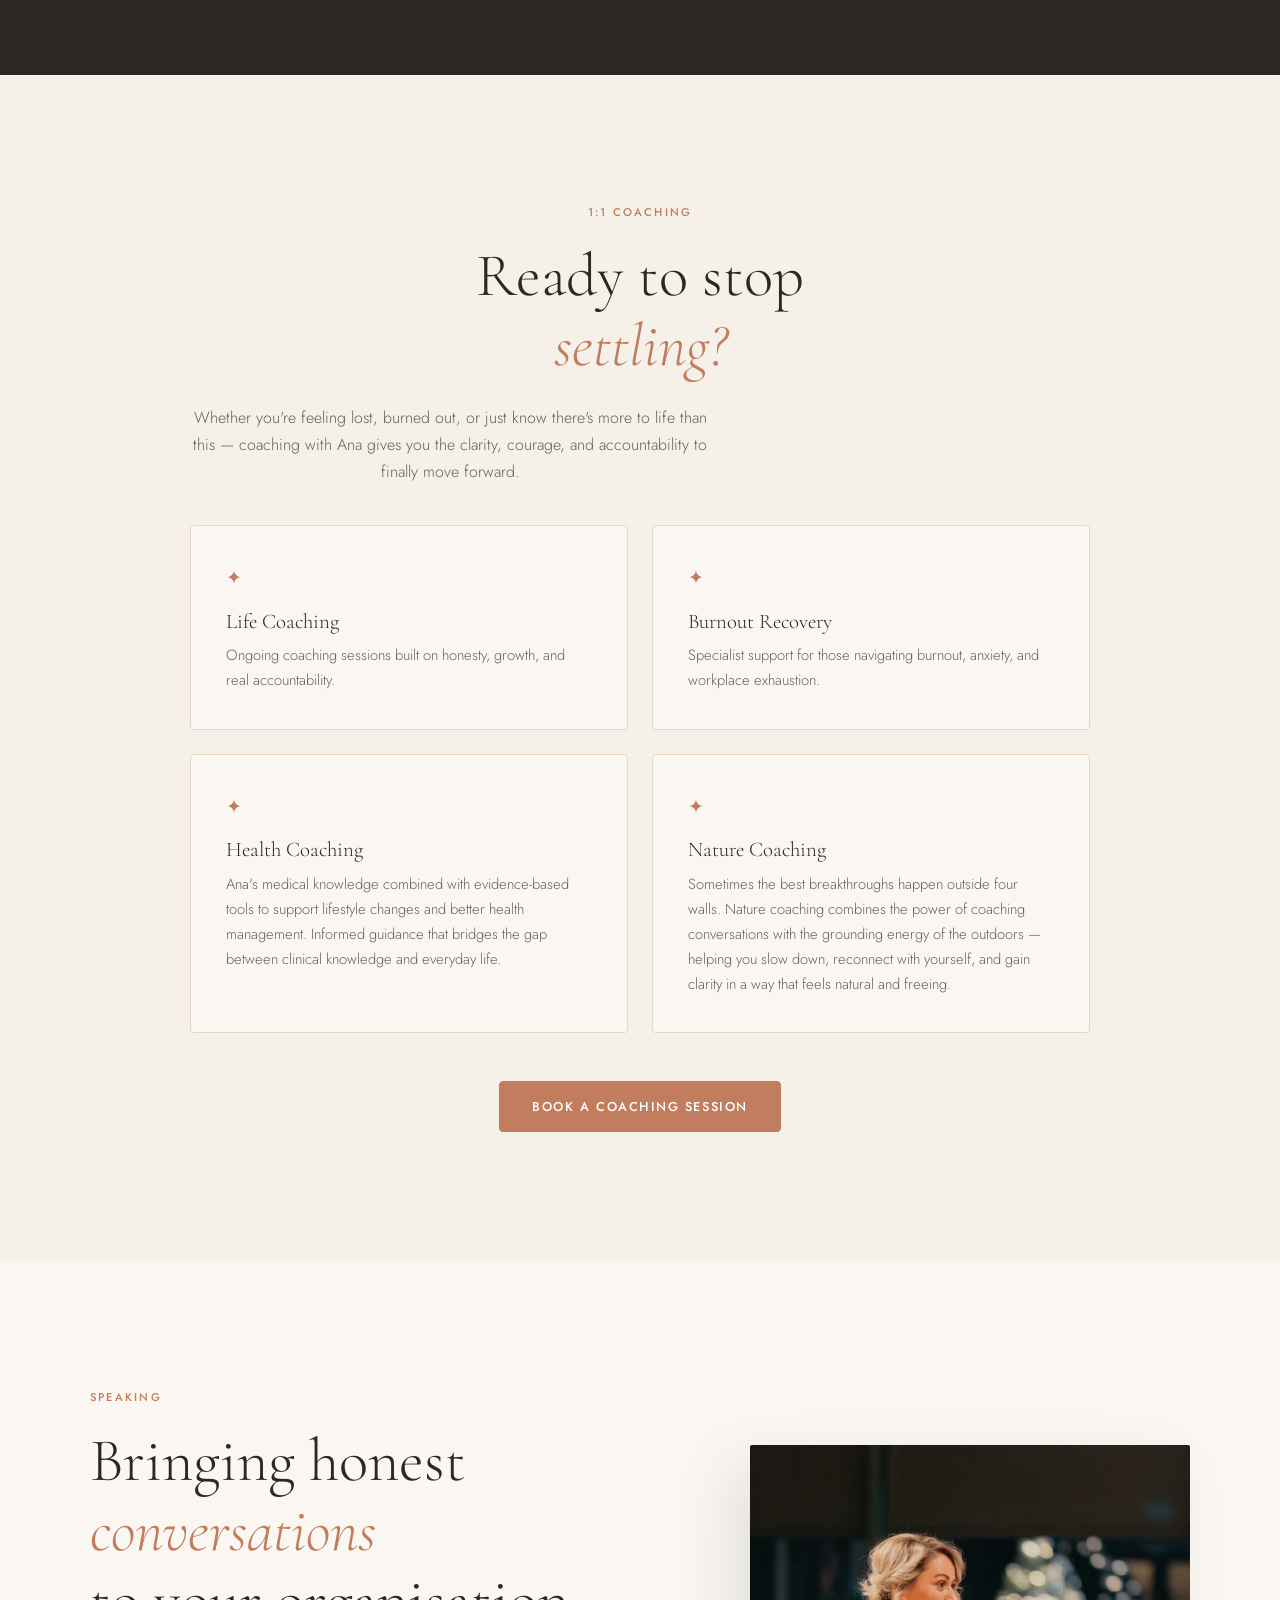
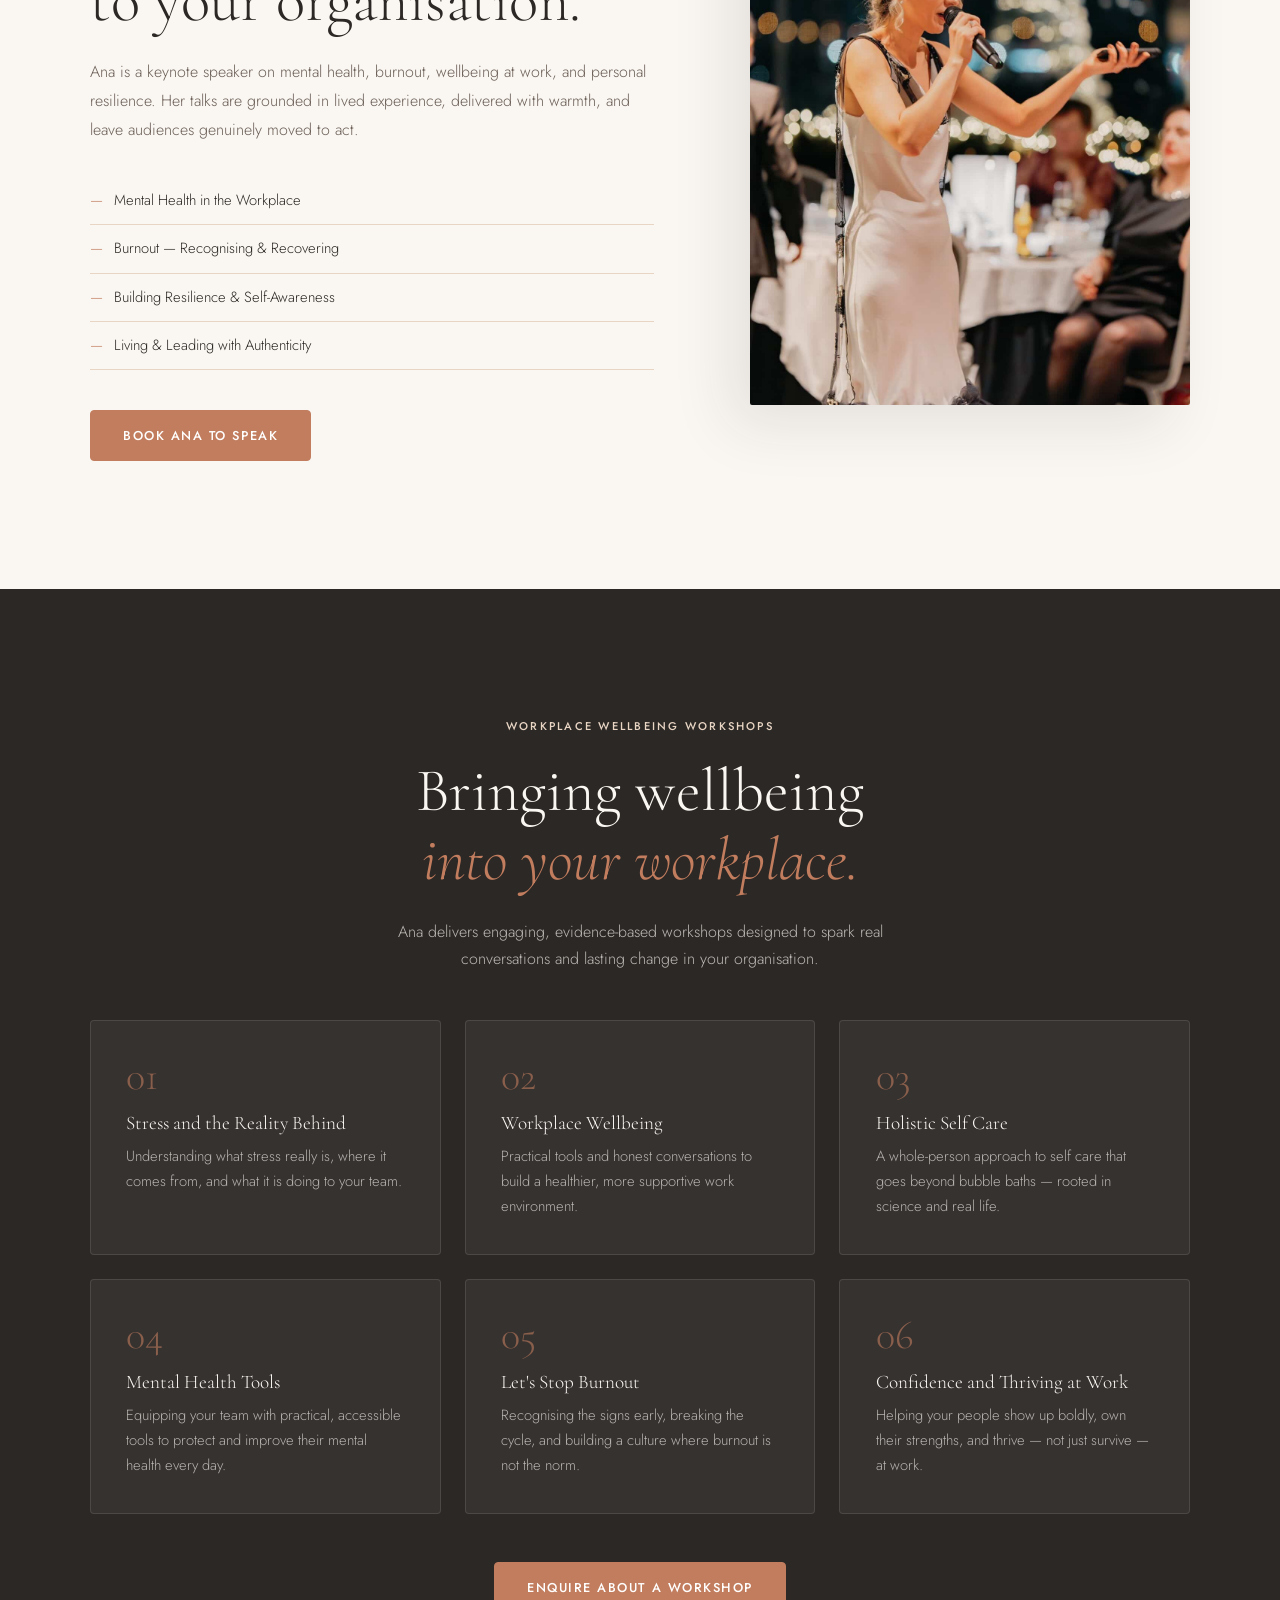
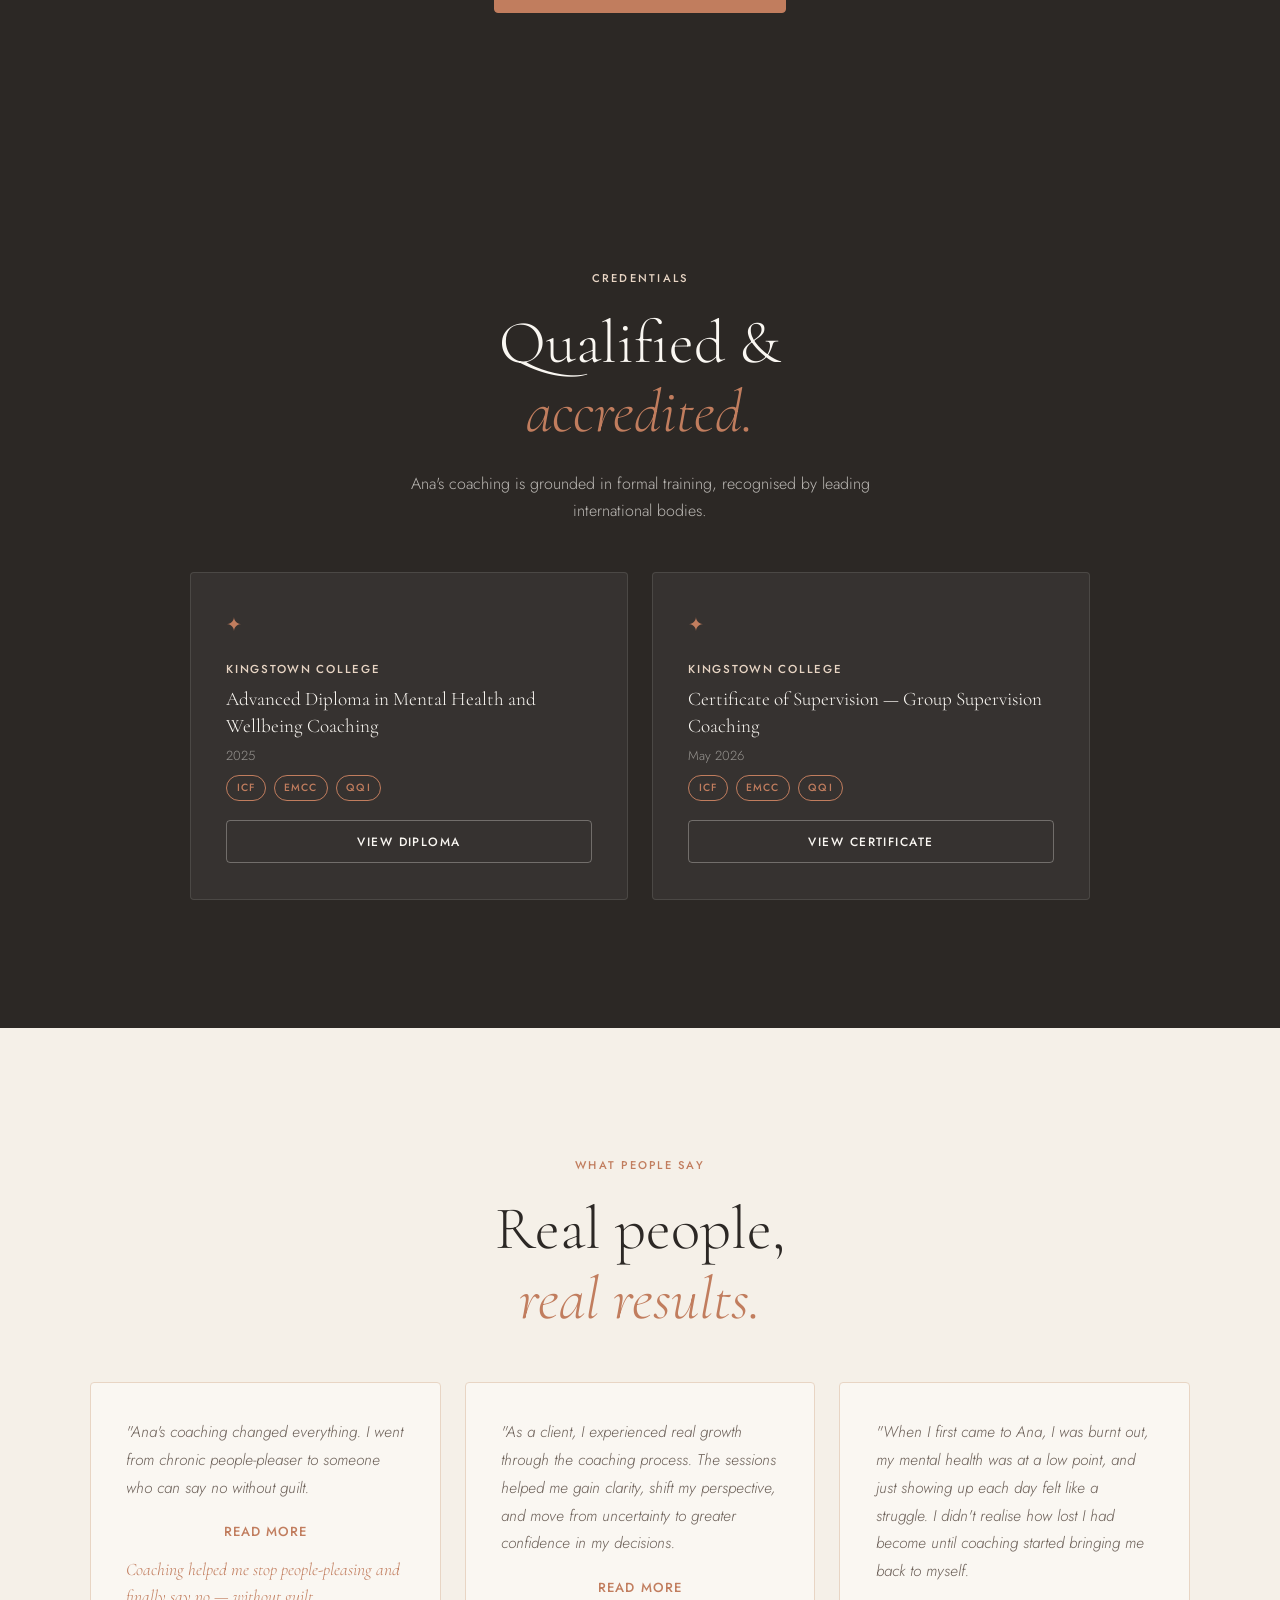
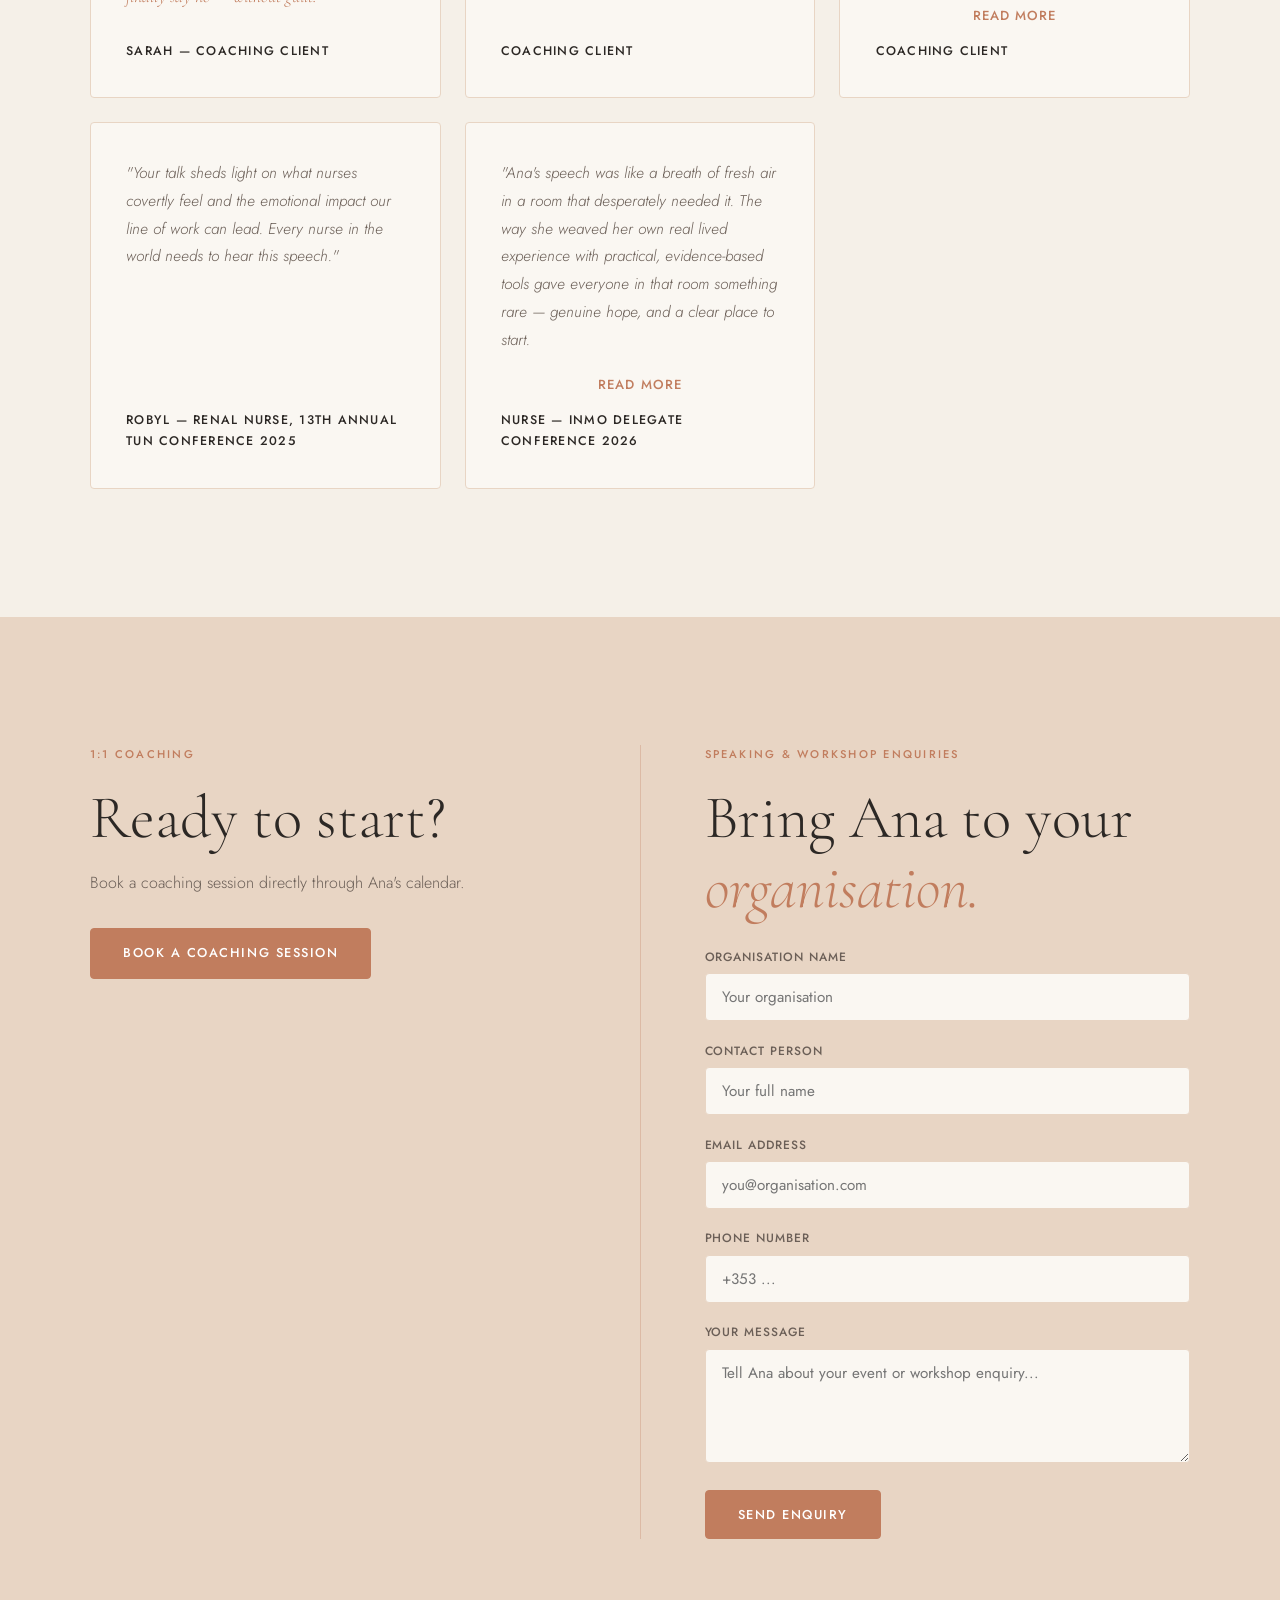
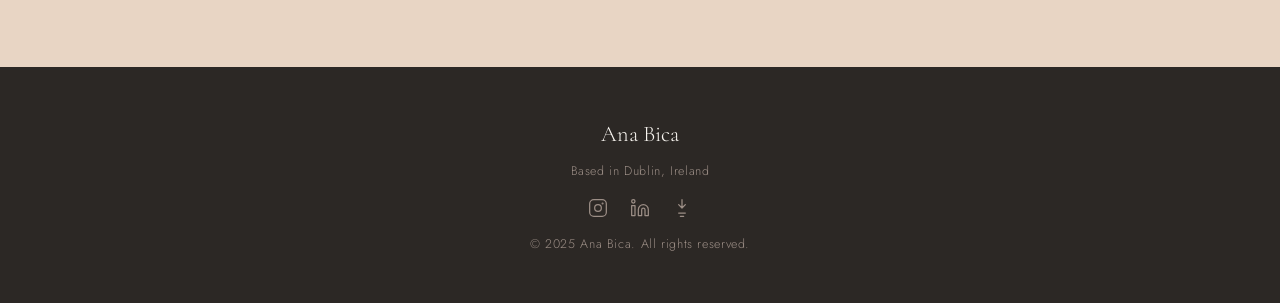
==== commit 992f79da: "Add files via upload" ====
--- a/index.html
+++ b/index.html
@@ -7,6 +7,15 @@
   <link rel="preconnect" href="https://fonts.googleapis.com" />
   <link rel="preconnect" href="https://fonts.gstatic.com" crossorigin />
   <link href="https://fonts.googleapis.com/css2?family=Cormorant+Garamond:ital,wght@0,300;0,400;0,600;1,300;1,400&family=Jost:wght@300;400;500&display=swap" rel="stylesheet" />
+  <meta name="description" content="Ana Bica is a Burnout & Wellbeing Coach based in Dublin, Ireland. Offering life coaching, health coaching, nature coaching, burnout recovery, keynote speaking, and workplace wellbeing workshops." />
+  <meta name="keywords" content="burnout coach Dublin, wellbeing coach Dublin, life coach Dublin, mental health coach Ireland, keynote speaker Ireland, workplace wellbeing workshops Dublin, health coaching Dublin, nature coaching Ireland, Ana Bica" />
+  <meta name="author" content="Ana Bica" />
+  <meta name="robots" content="index, follow" />
+  <meta property="og:title" content="Burnout & Wellbeing Coach Dublin | Ana Bica" />
+  <meta property="og:description" content="Real support. Real change. You don't have to do it alone. Ana Bica is a Burnout & Wellbeing Coach, Keynote Speaker and Nurse based in Dublin, Ireland." />
+  <meta property="og:url" content="https://www.getrealwithana.com" />
+  <meta property="og:type" content="website" />
+  <link rel="canonical" href="https://www.getrealwithana.com" />
   <link rel="stylesheet" href="style.css" />
 </head>
 <body>
@@ -43,12 +52,12 @@
       <h1 class="hero__name">Ana Bica</h1>
       <p class="hero__sub">Real support. Real change. You don't have to do it alone.</p>
       <div class="hero__buttons">
-        <a href="#book" class="btn btn--primary">Start Here</a>
-        <a href="#about" class="btn btn--ghost">My Story</a>
+        <a href="#coaching" class="btn btn--primary">Life Coaching</a>
+        <a href="#speaking" class="btn btn--ghost">Workshops &amp; Speaking</a>
       </div>
     </div>
     <div class="hero__image-wrap">
-      <img src="photo1.jpg" alt="Ana Bica" class="hero__image" />
+      <img src="photo1.jpg" alt="Ana Bica Burnout and Wellbeing Coach Dublin" class="hero__image" />
     </div>
   </section>
 
@@ -113,7 +122,7 @@
         <a href="#book" class="btn btn--primary">Book Ana to Speak</a>
       </div>
       <div class="speaking__image-wrap">
-        <img src="photo2.jpg" alt="Ana Bica speaking on stage" class="speaking__image" />
+        <img src="photo2.jpg" alt="Ana Bica Keynote Speaker on stage at event in Ireland" class="speaking__image" />
       </div>
     </div>
   </section>
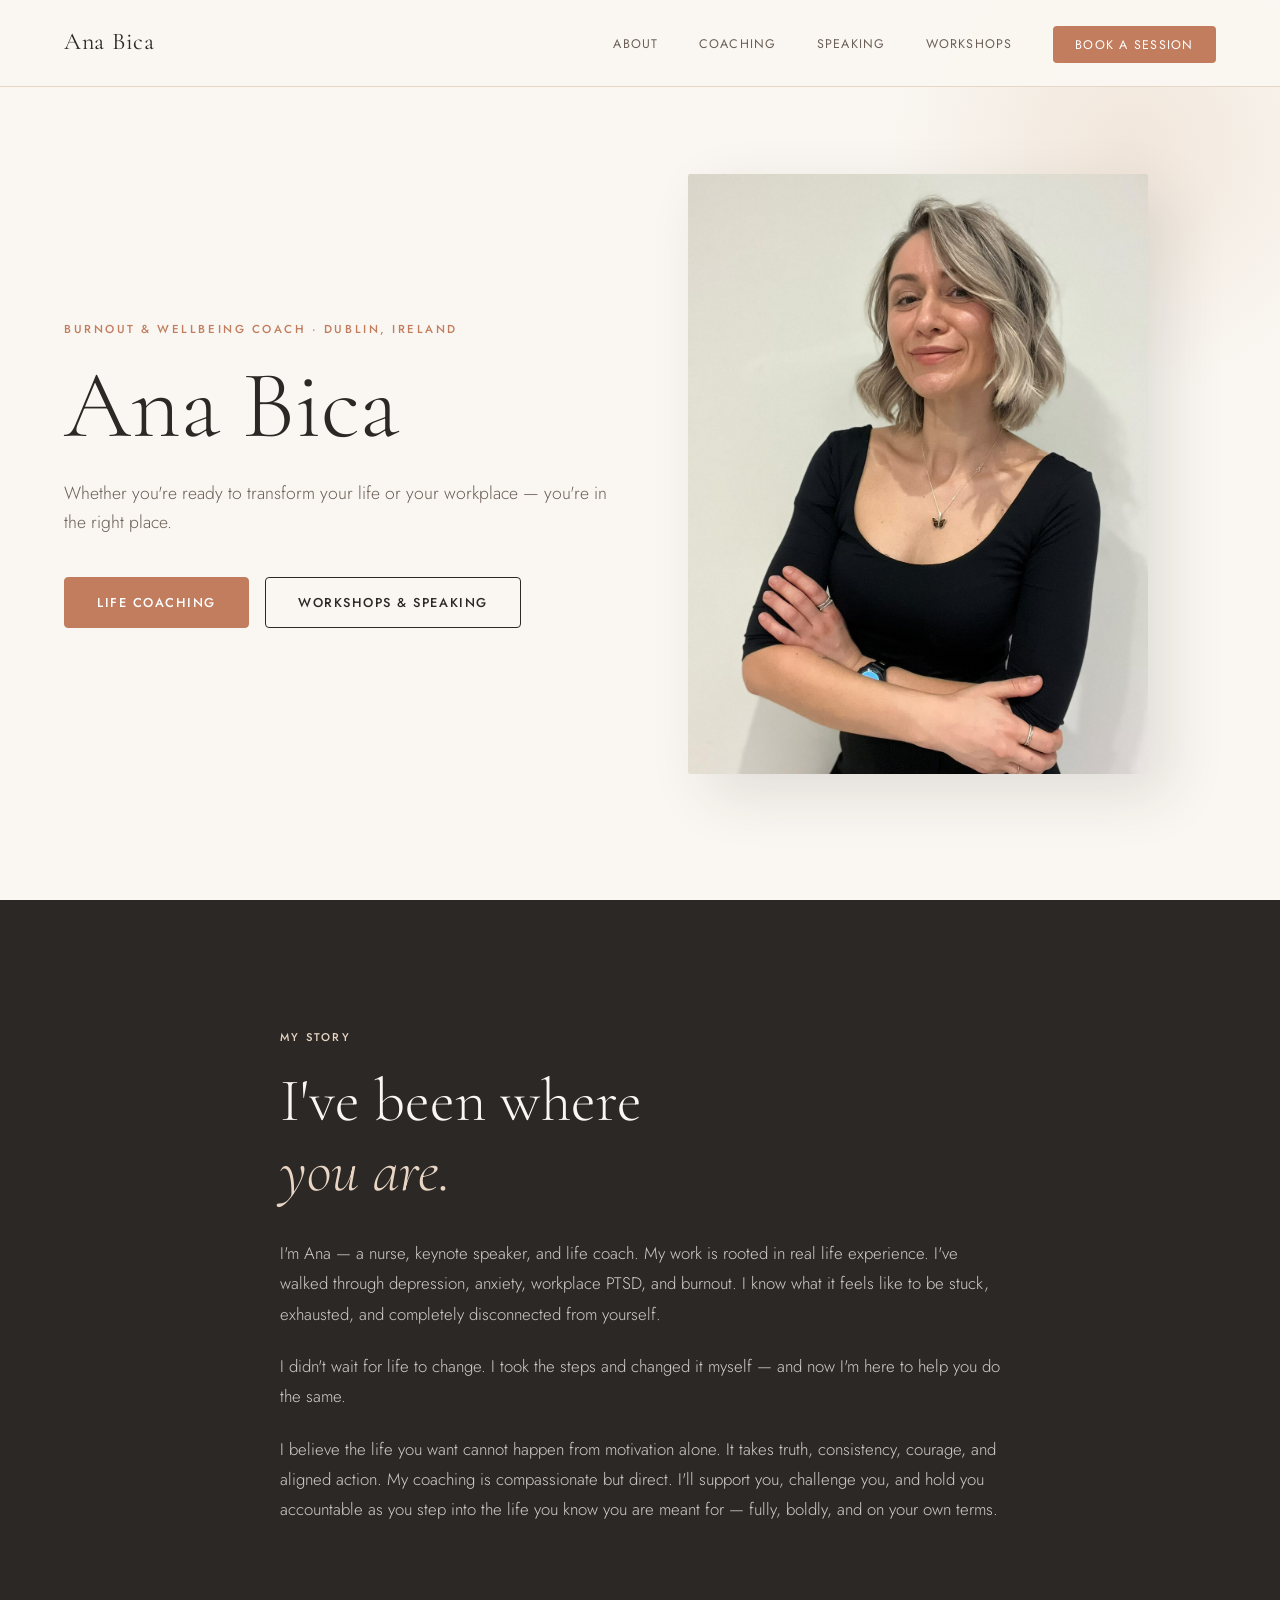
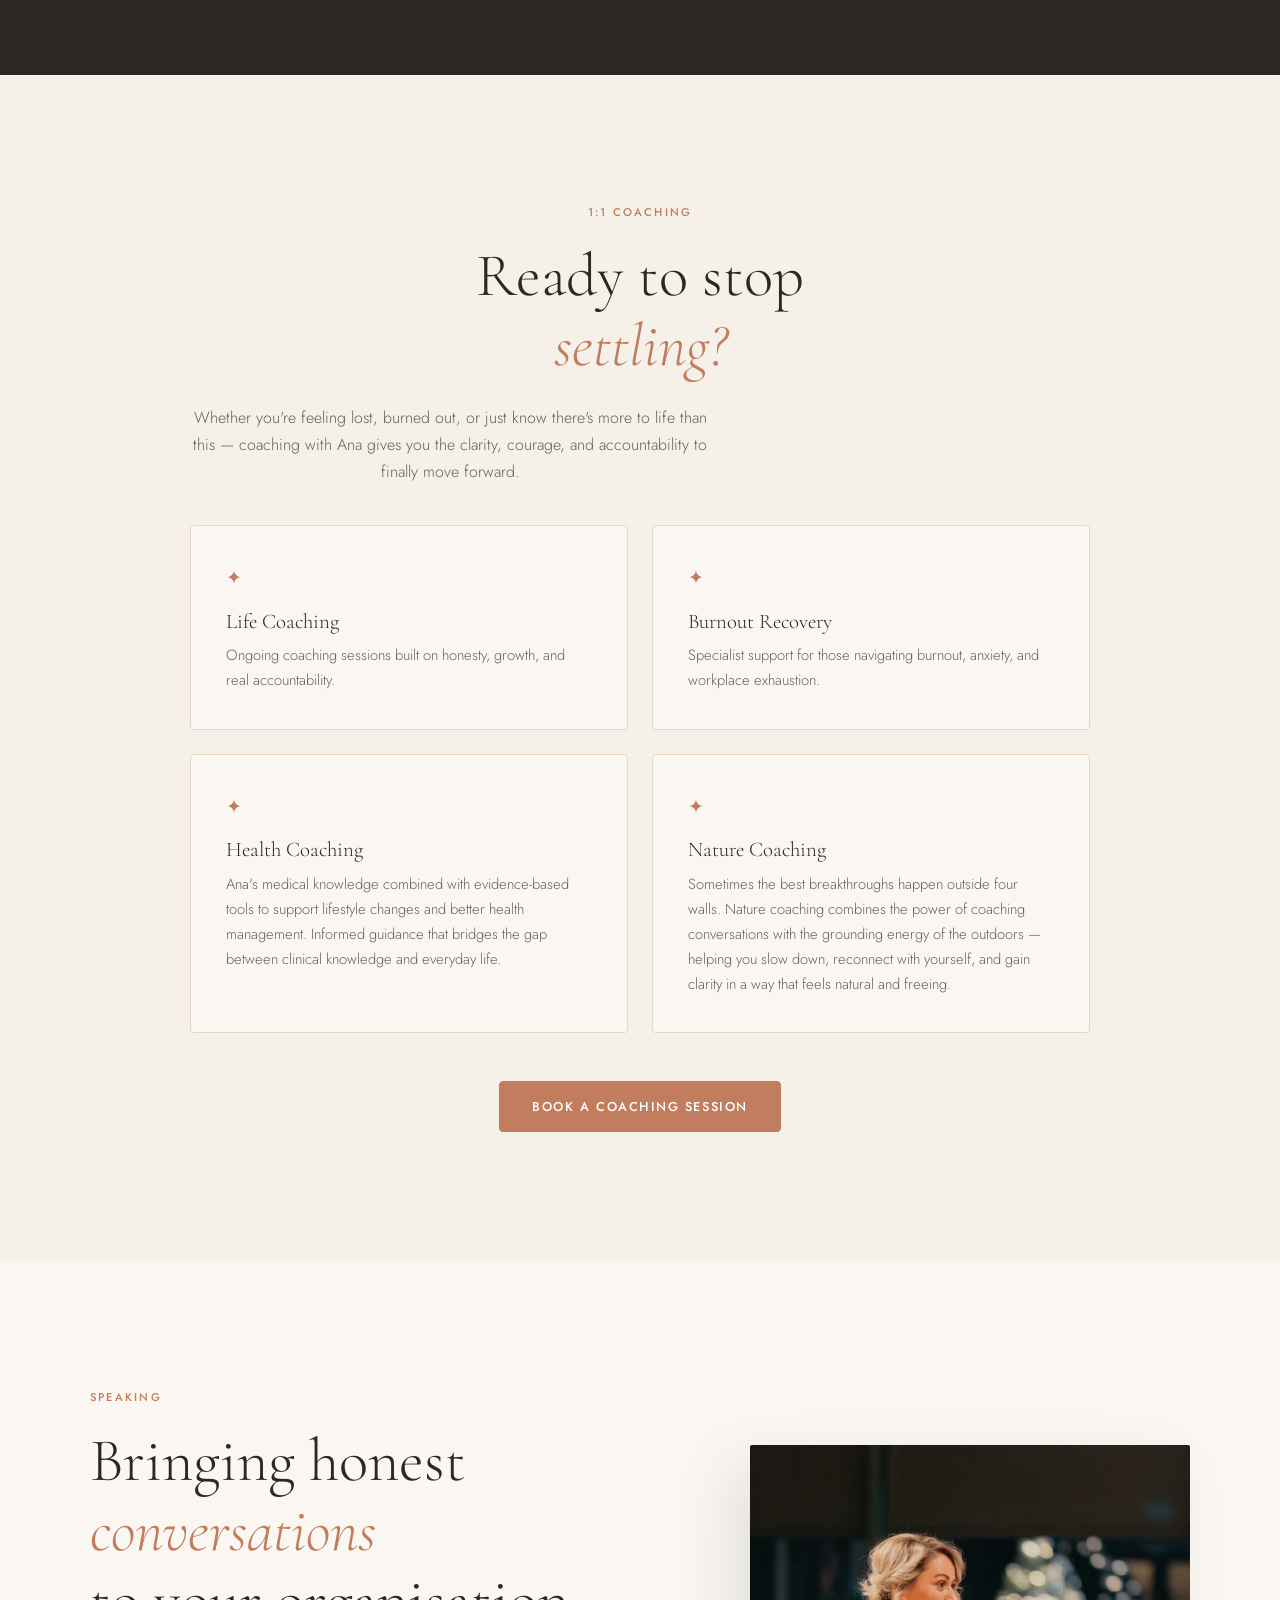
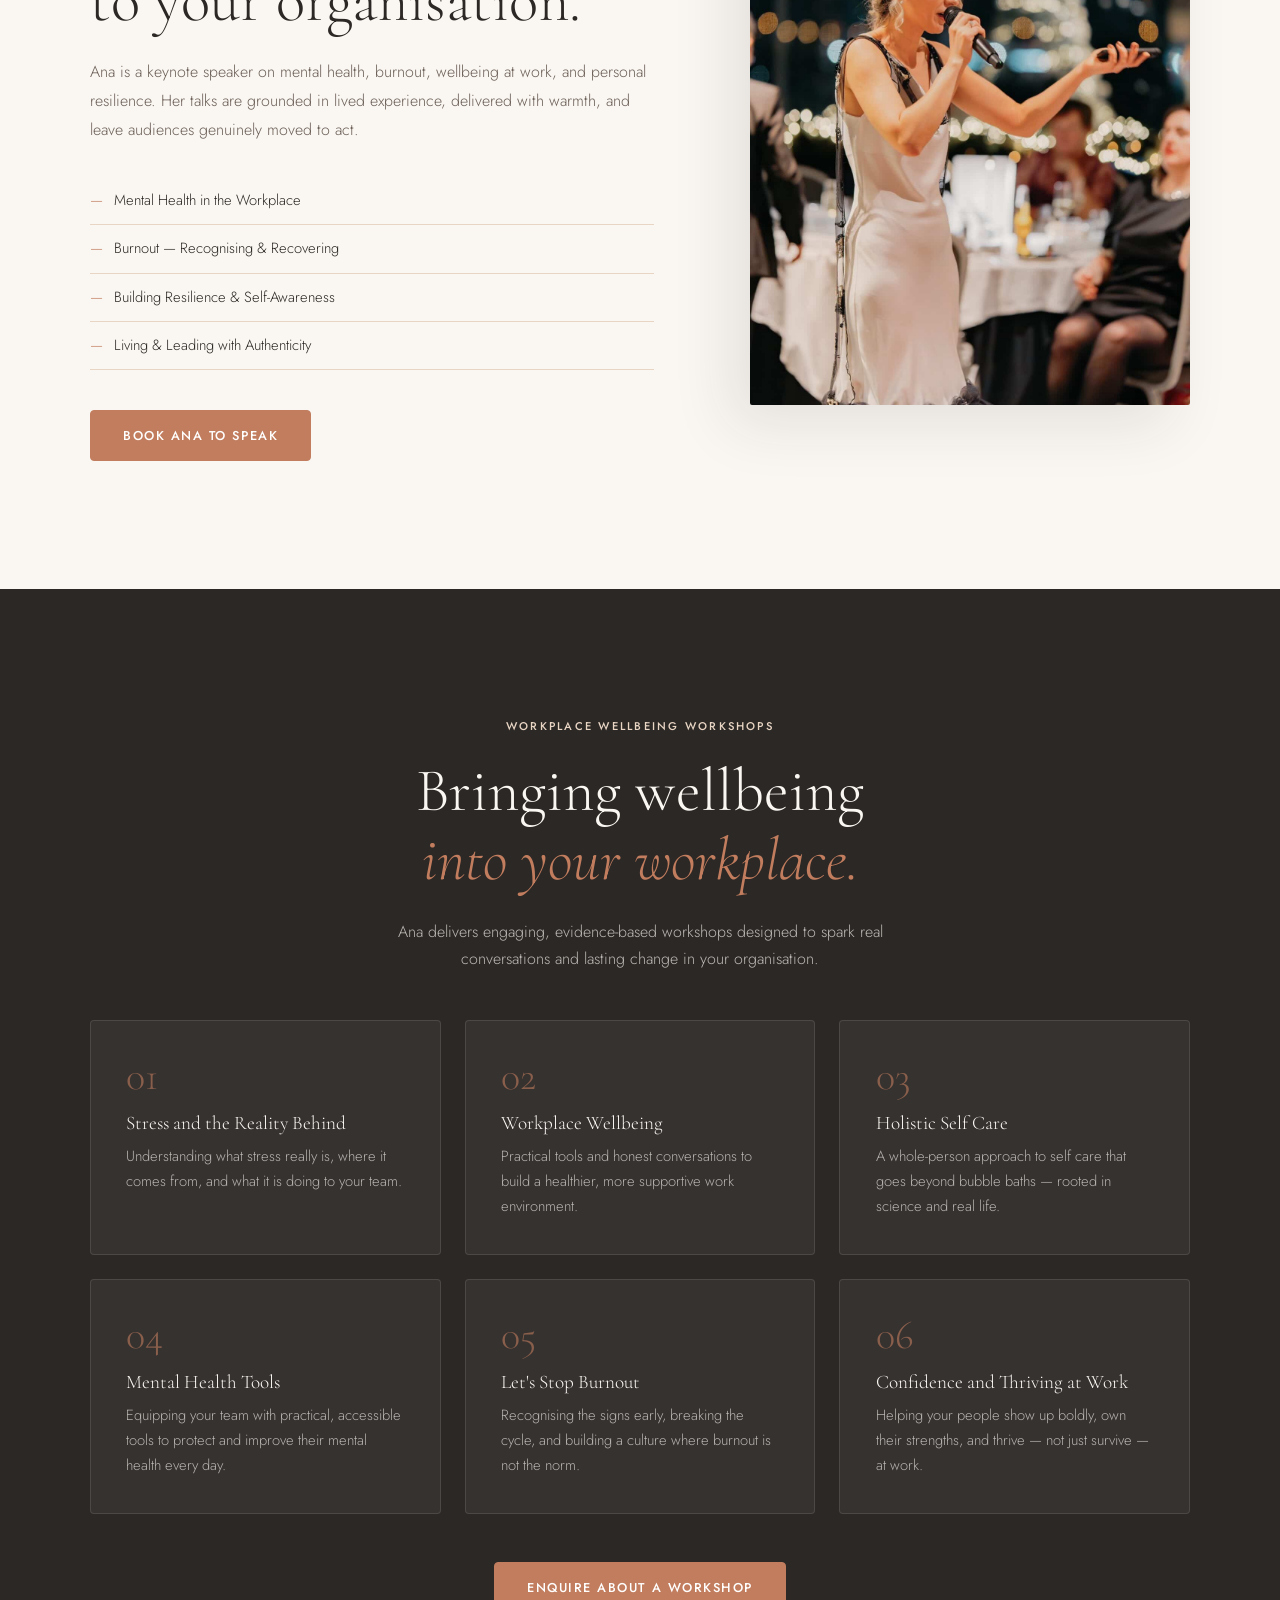
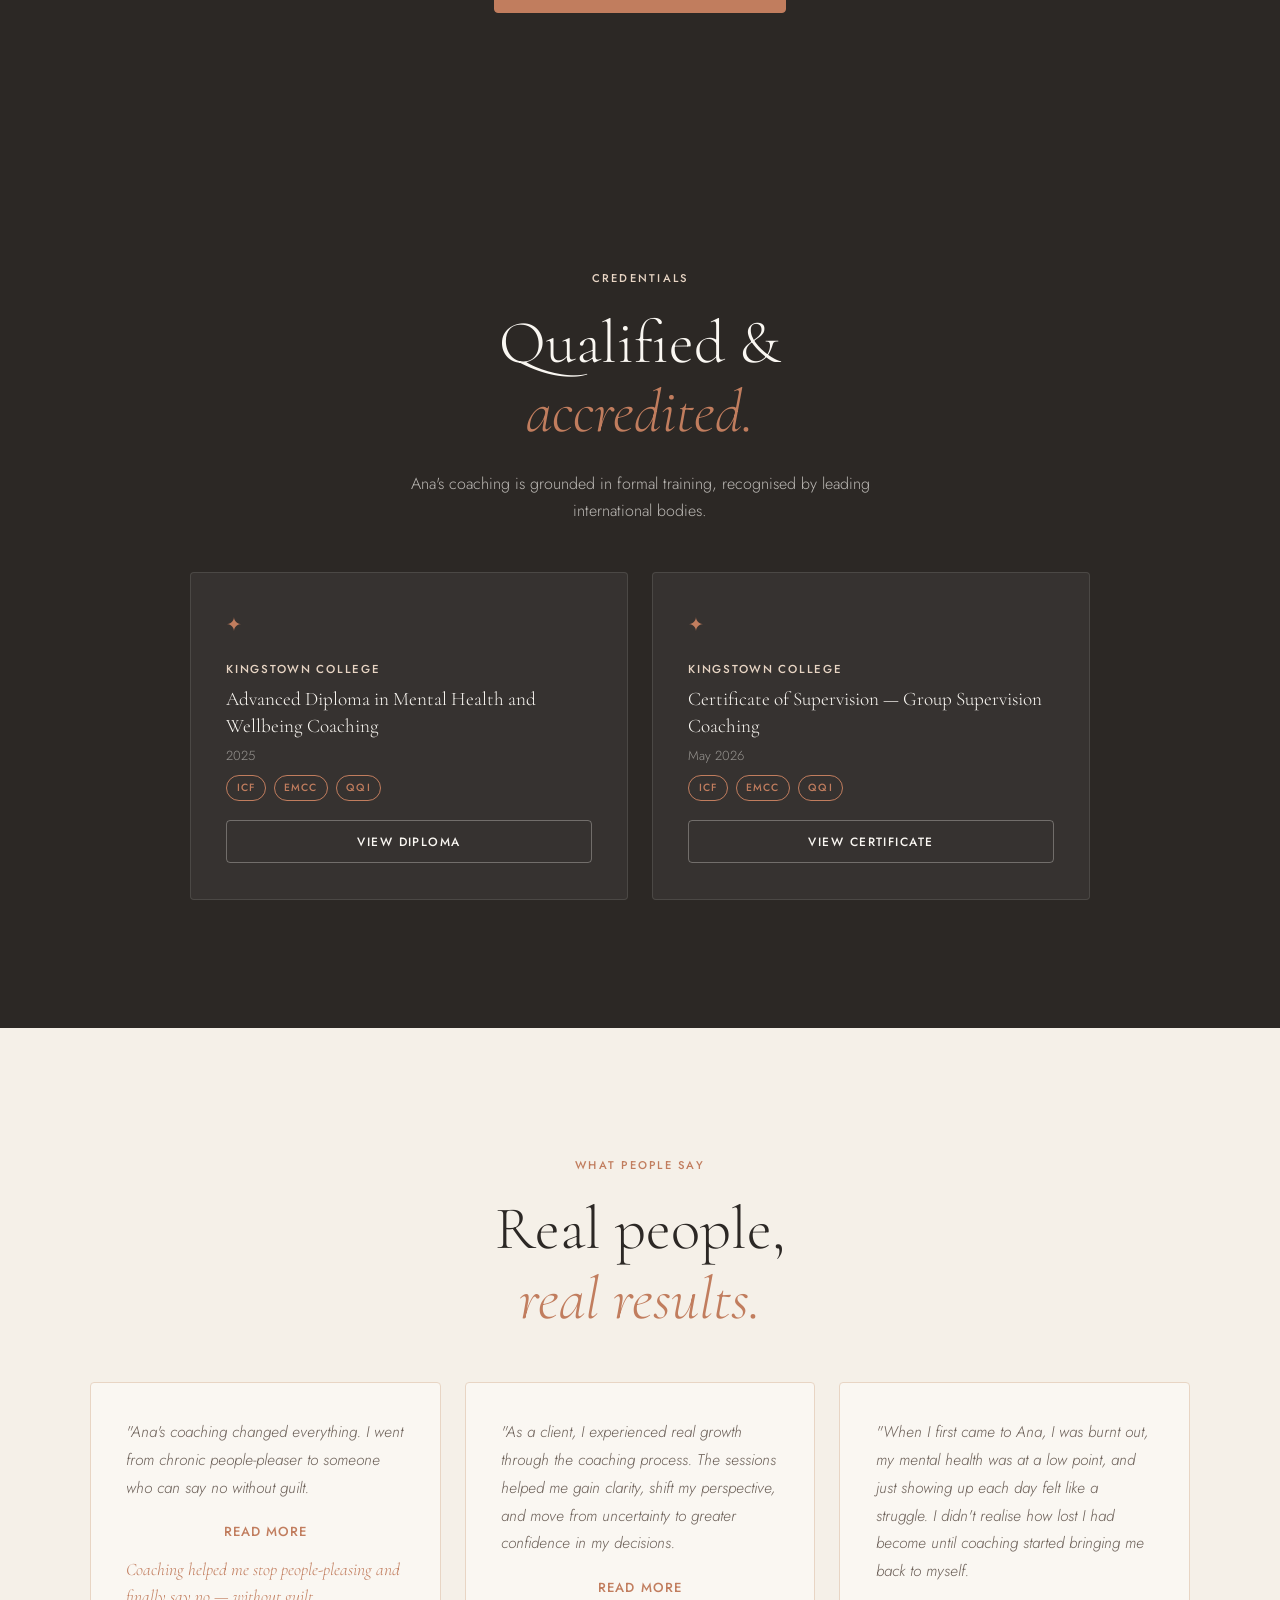
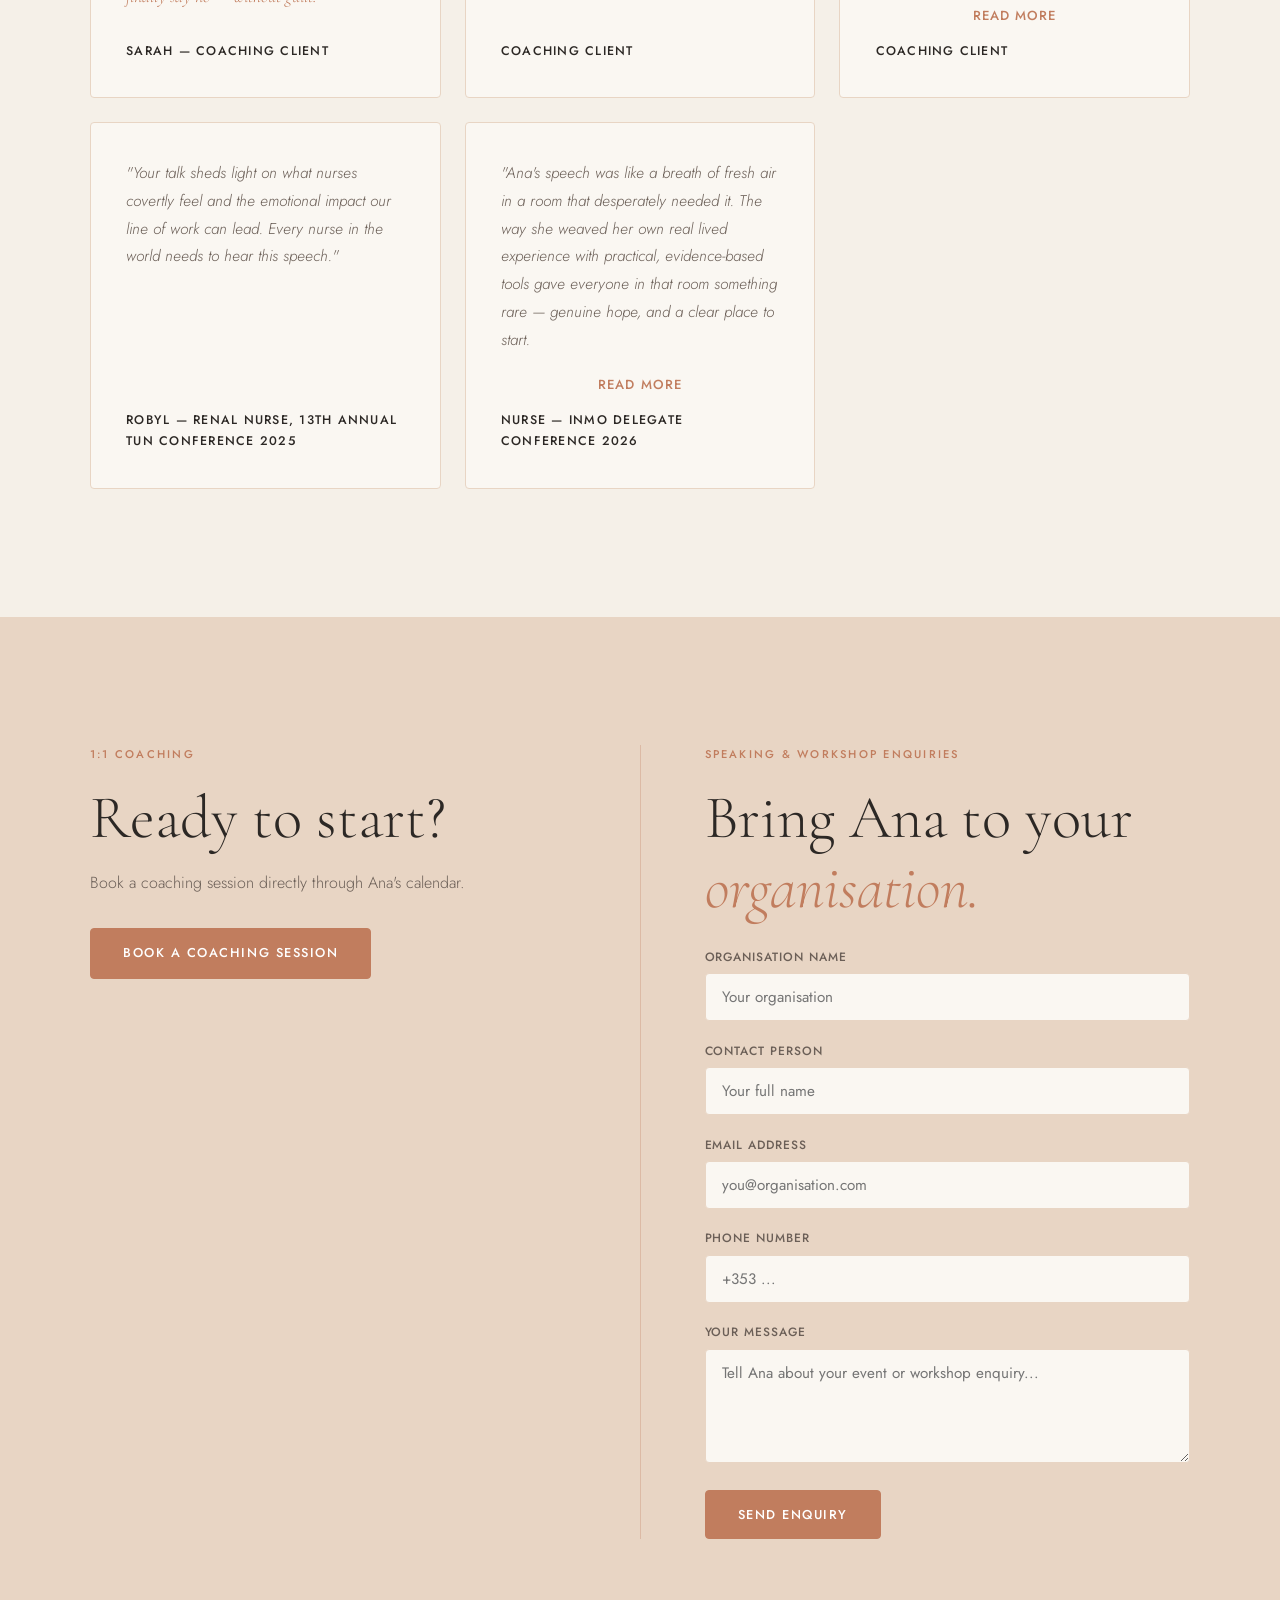
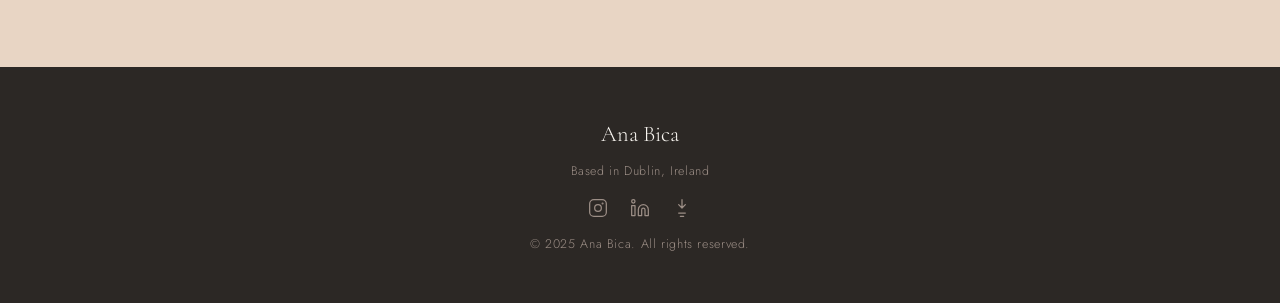
==== commit 5f048bb5: "Add files via upload" ====
--- a/index.html
+++ b/index.html
@@ -12,7 +12,7 @@
   <meta name="author" content="Ana Bica" />
   <meta name="robots" content="index, follow" />
   <meta property="og:title" content="Burnout & Wellbeing Coach Dublin | Ana Bica" />
-  <meta property="og:description" content="Real support. Real change. You don't have to do it alone. Ana Bica is a Burnout & Wellbeing Coach, Keynote Speaker and Nurse based in Dublin, Ireland." />
+  <meta property="og:description" content="Whether you're ready to transform your life or your workplace — you're in the right place. Ana Bica is a Burnout & Wellbeing Coach, Keynote Speaker and Nurse based in Dublin, Ireland." />
   <meta property="og:url" content="https://www.getrealwithana.com" />
   <meta property="og:type" content="website" />
   <link rel="canonical" href="https://www.getrealwithana.com" />
@@ -50,7 +50,7 @@
     <div class="hero__content">
       <p class="hero__tagline">Burnout &amp; Wellbeing Coach · Dublin, Ireland</p>
       <h1 class="hero__name">Ana Bica</h1>
-      <p class="hero__sub">Real support. Real change. You don't have to do it alone.</p>
+      <p class="hero__sub">Whether you're ready to transform your life or your workplace — you're in the right place.</p>
       <div class="hero__buttons">
         <a href="#coaching" class="btn btn--primary">Life Coaching</a>
         <a href="#speaking" class="btn btn--ghost">Workshops &amp; Speaking</a>
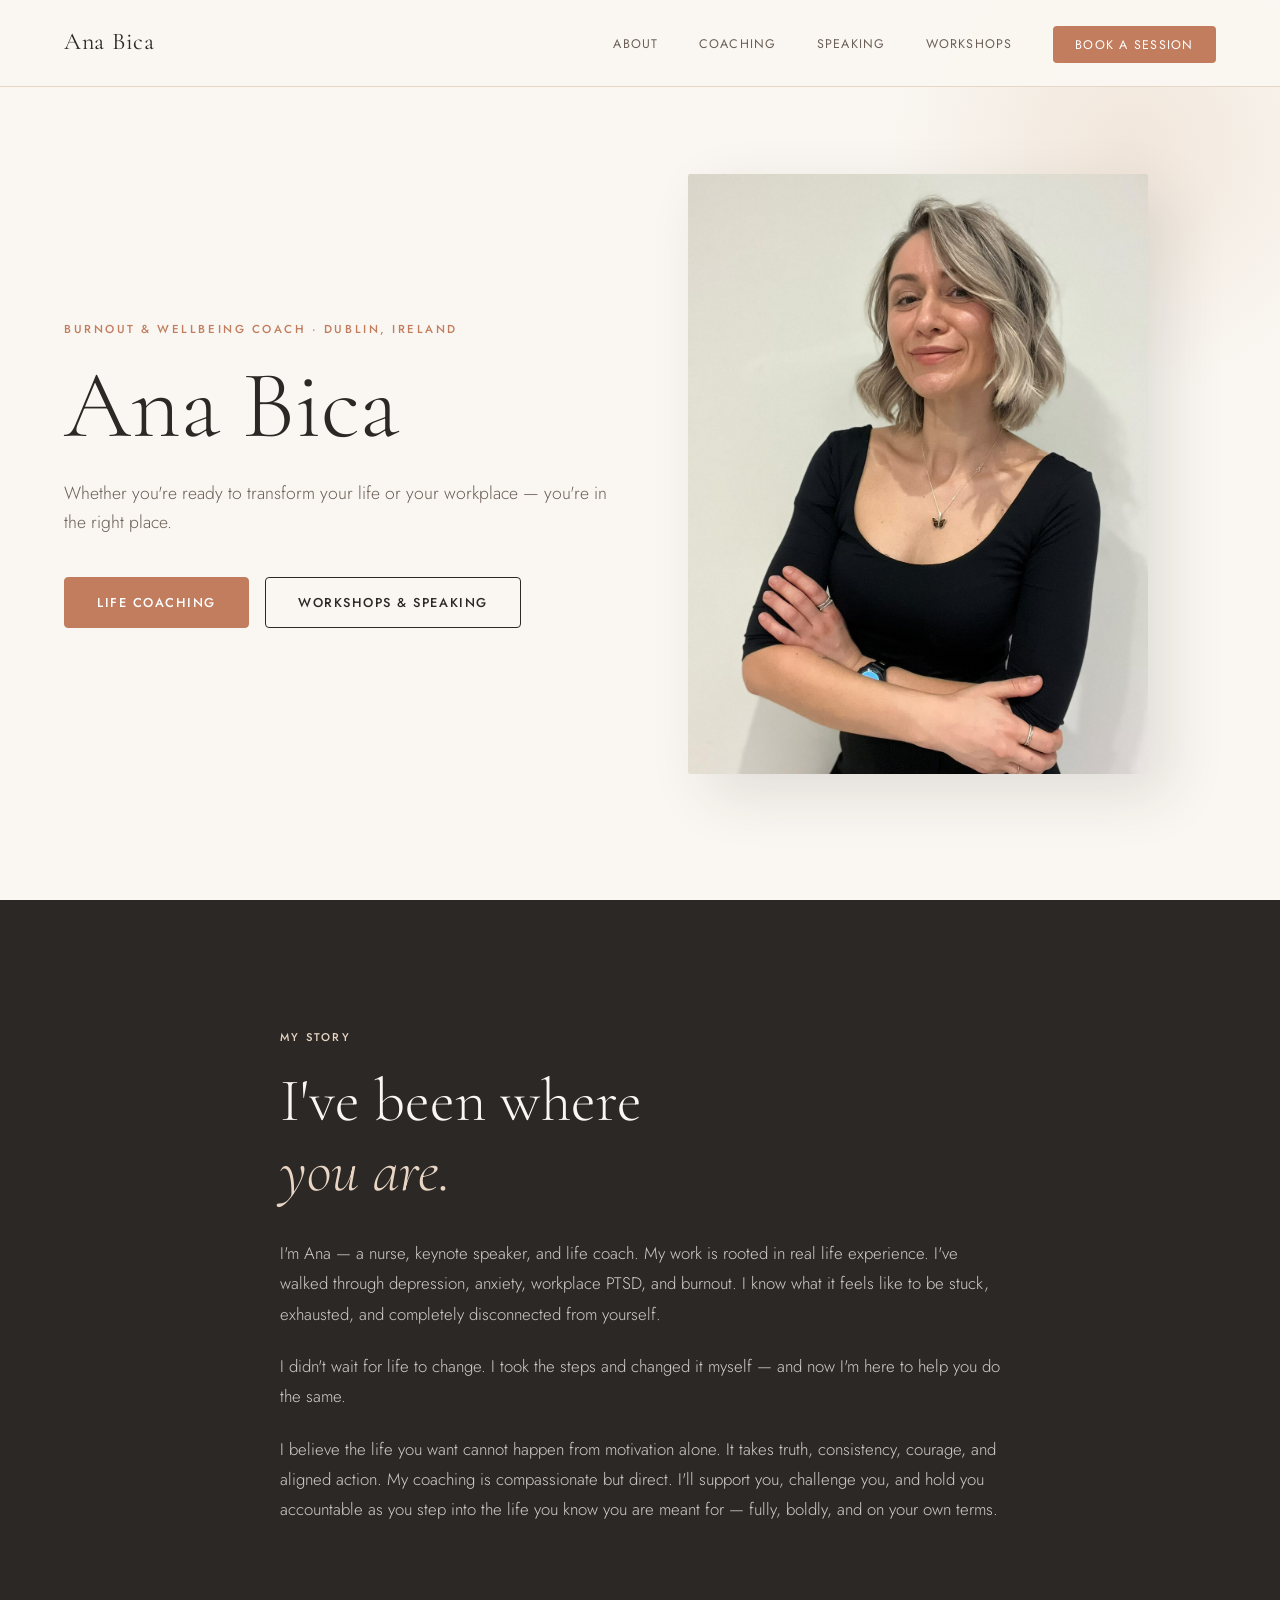
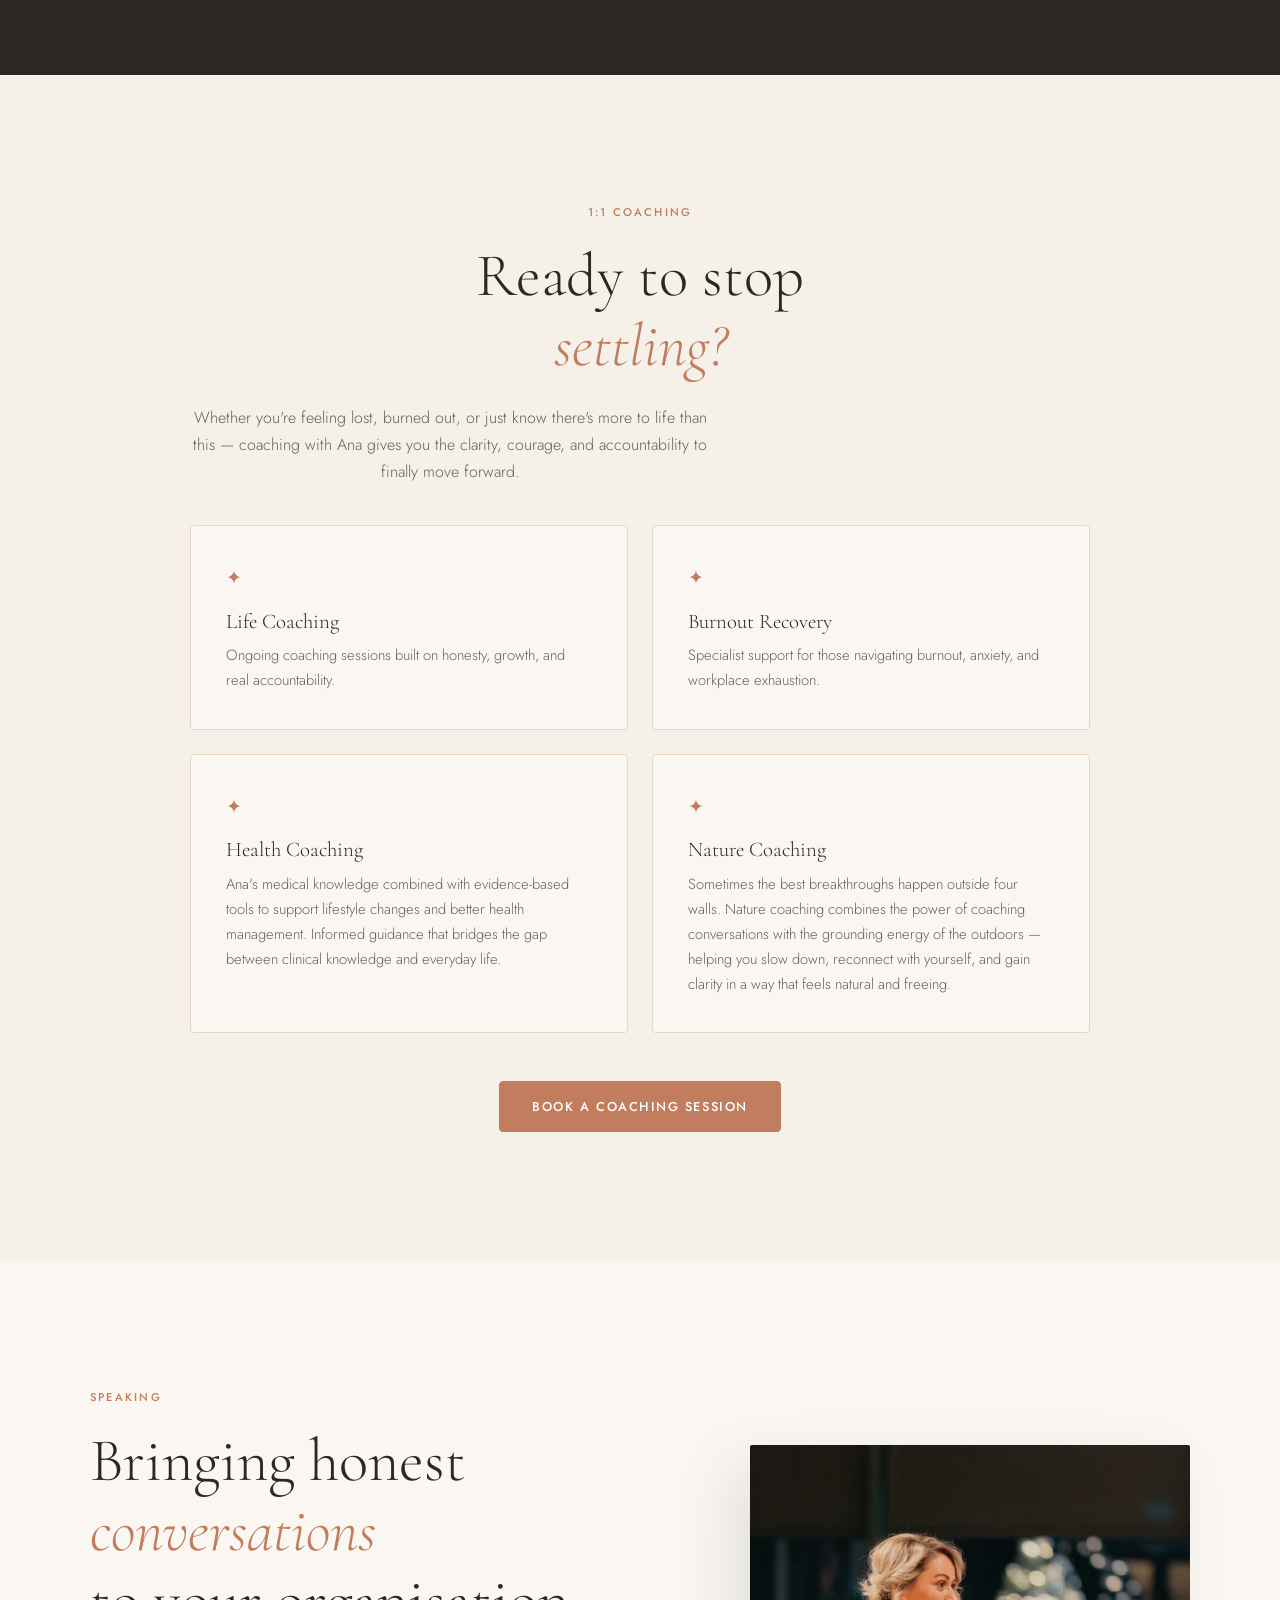
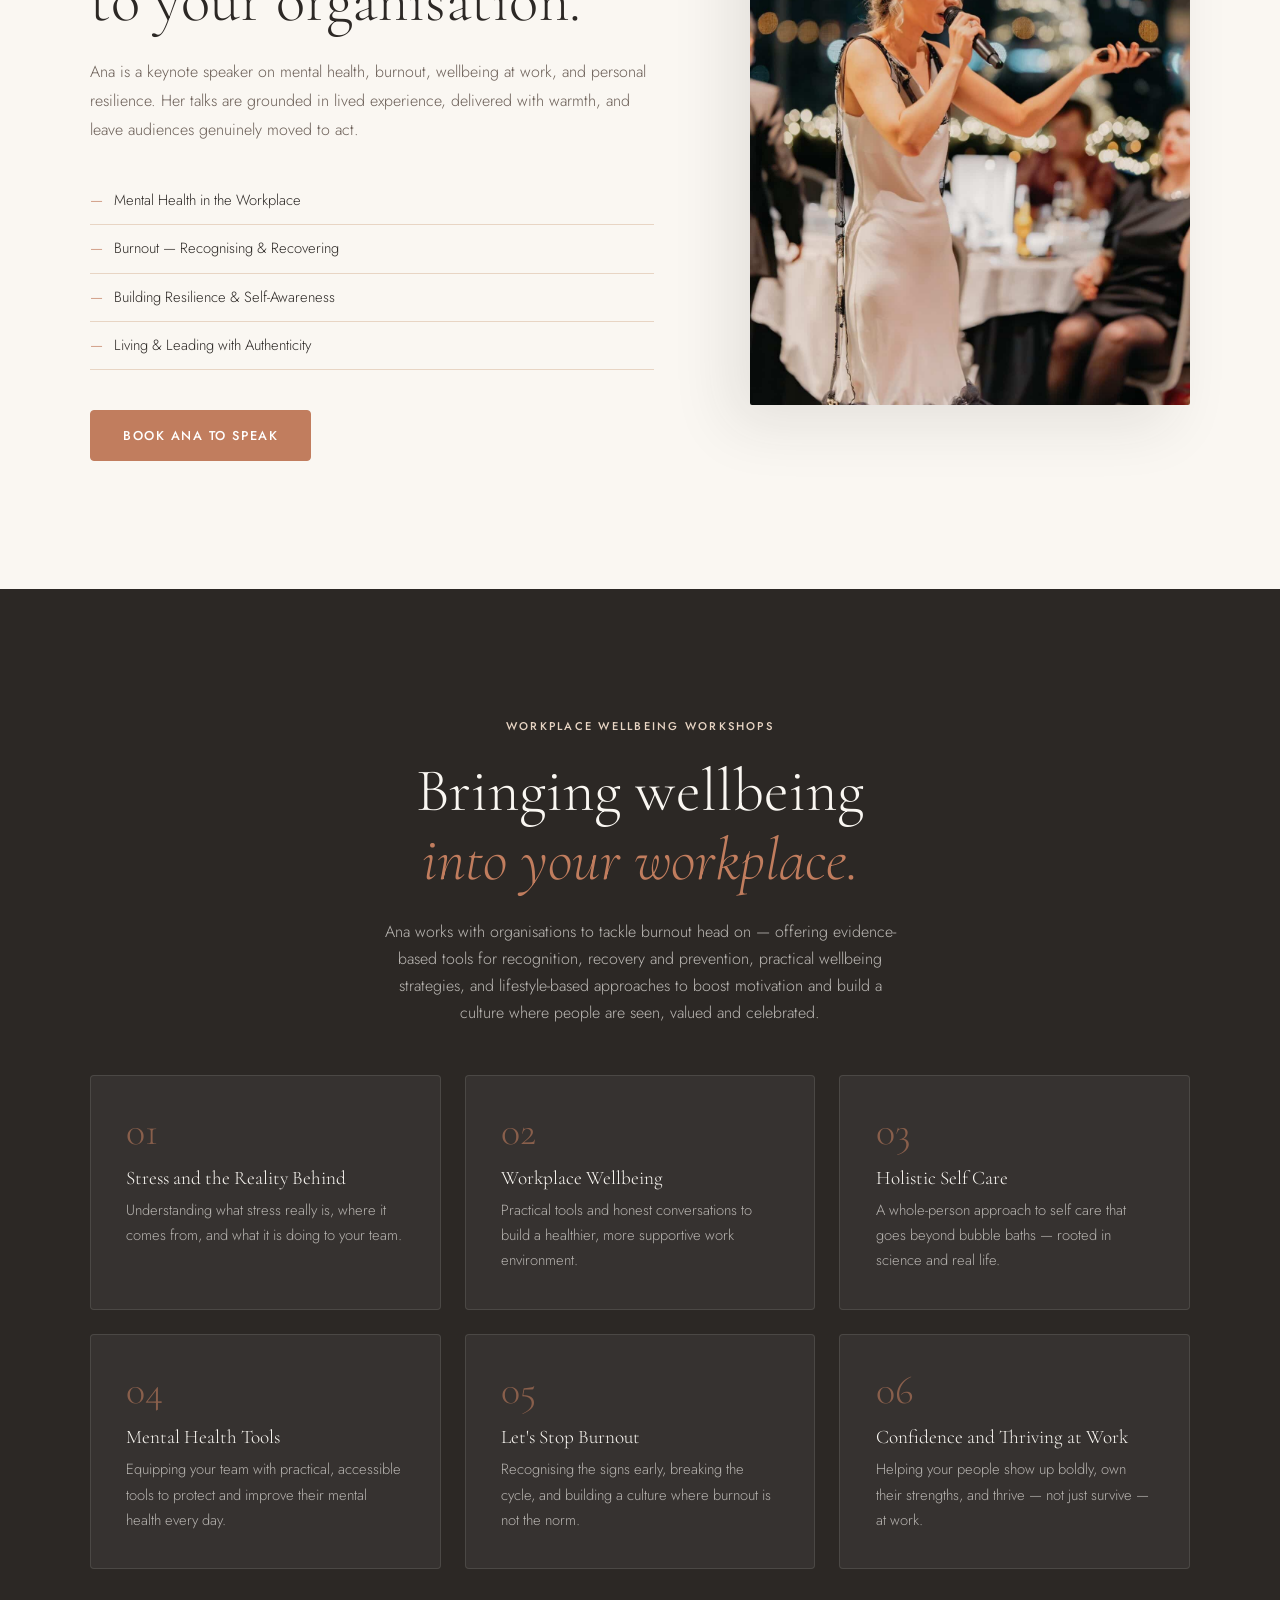
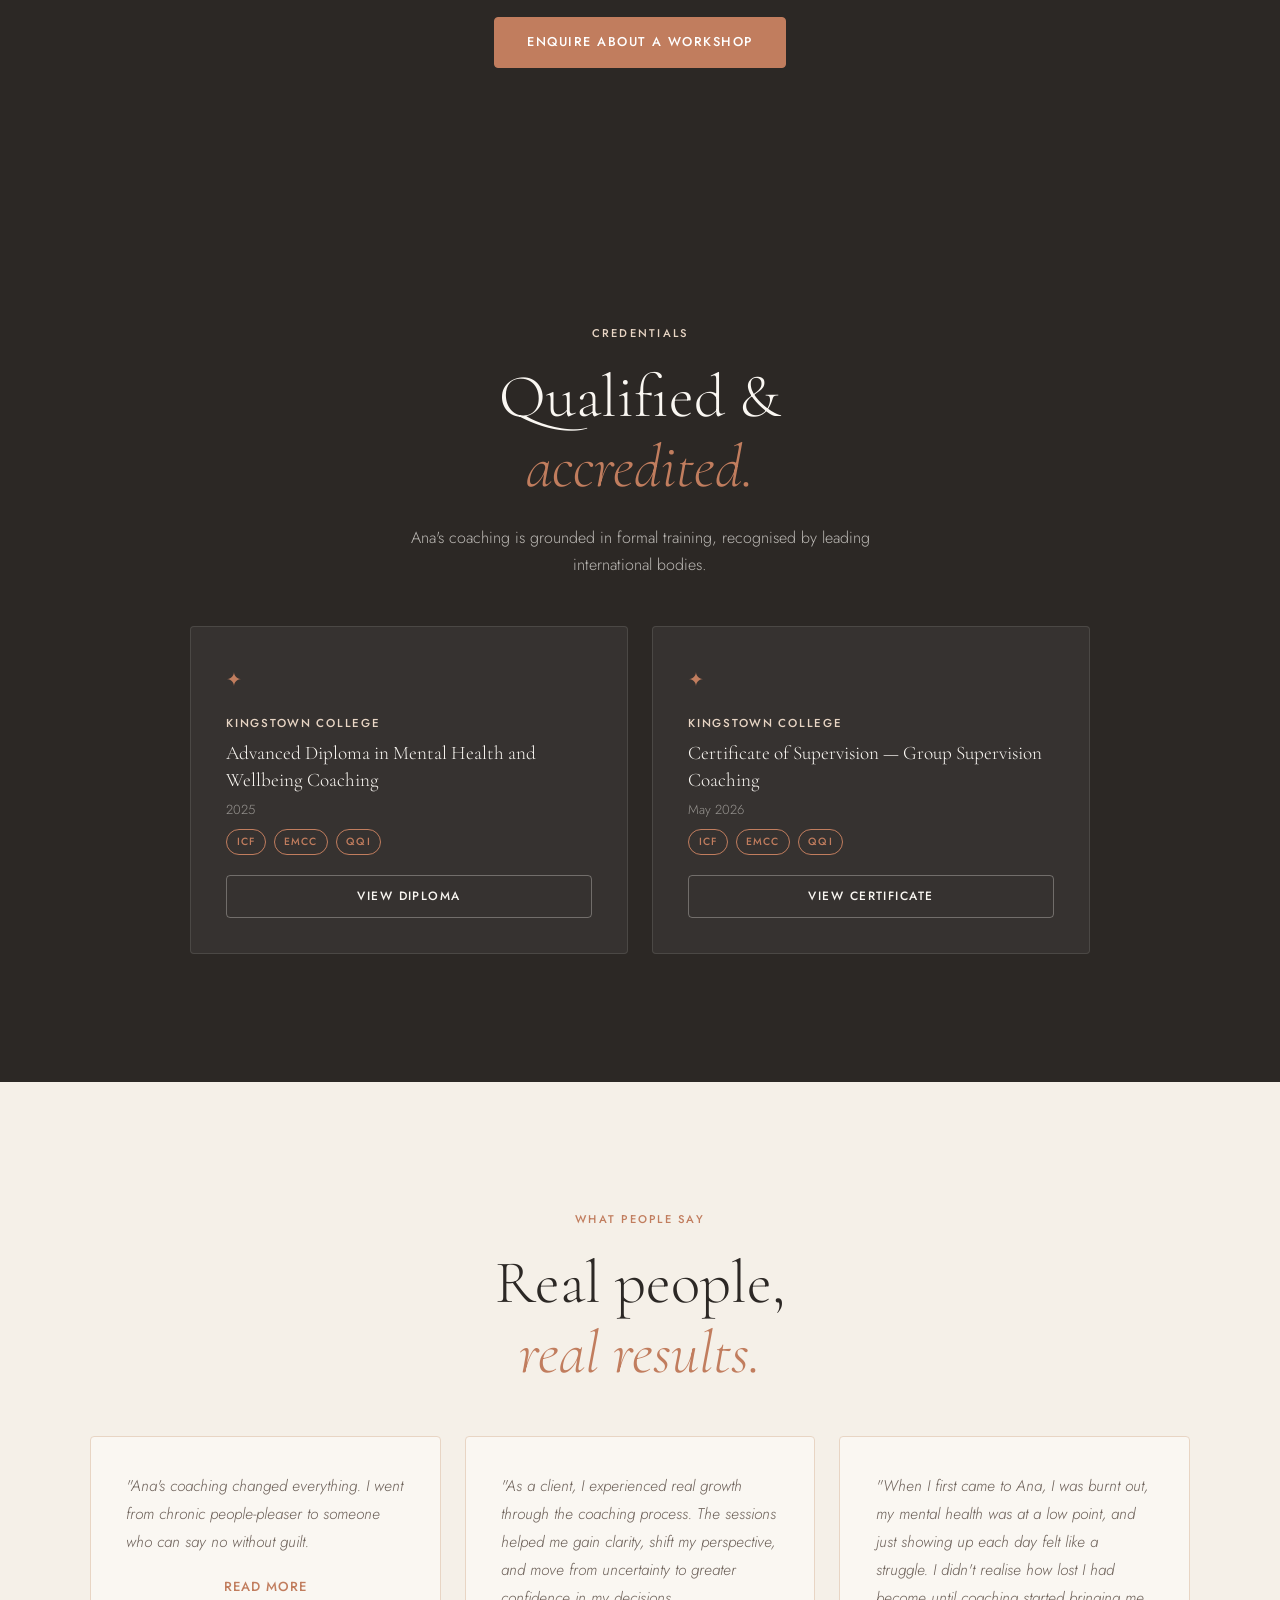
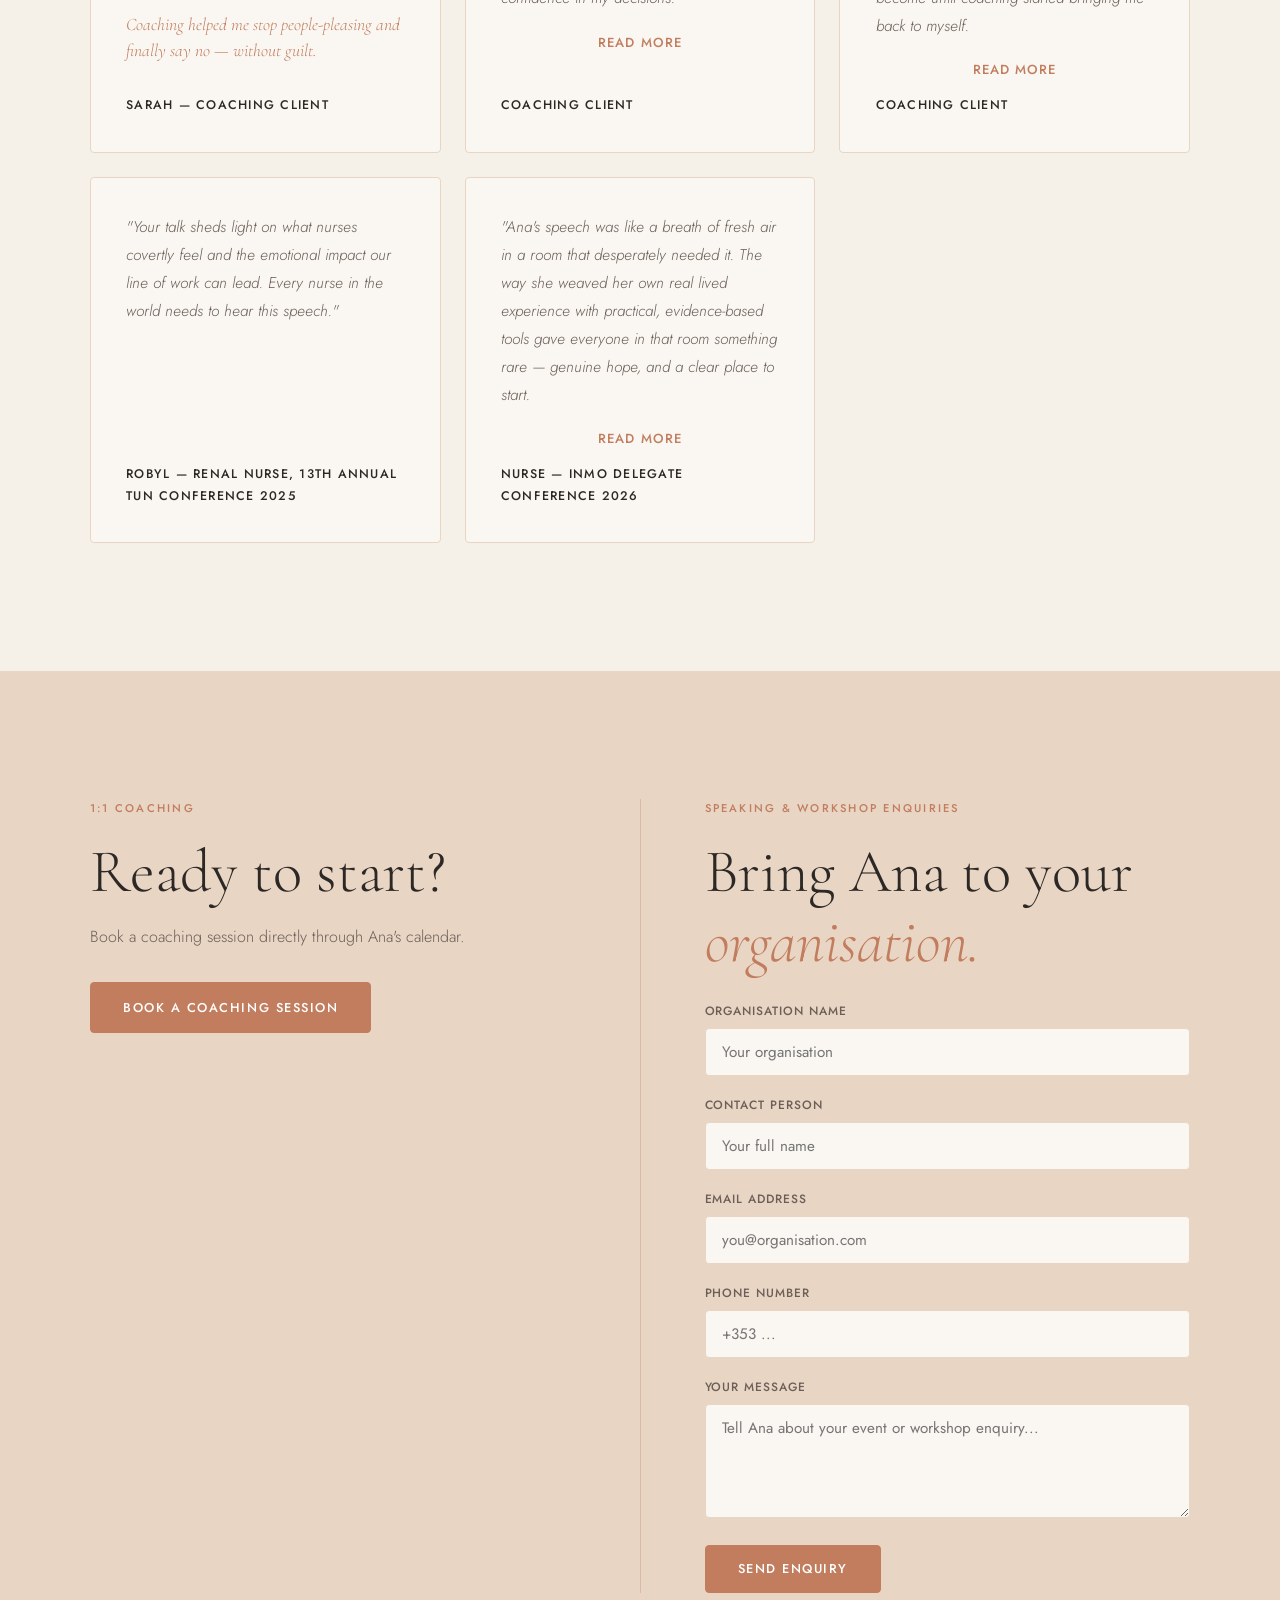
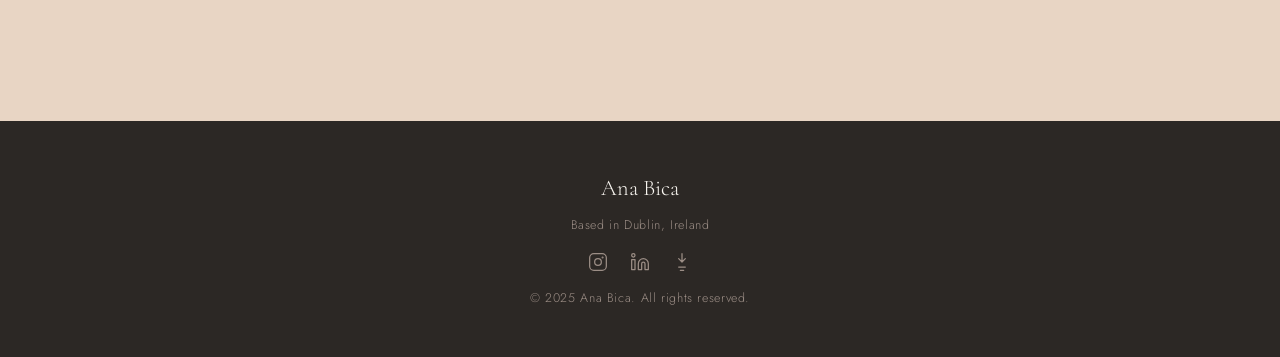
==== commit 8de86762: "Add files via upload" ====
--- a/index.html
+++ b/index.html
@@ -134,7 +134,7 @@
     <div class="workshops__inner">
       <div class="section-label">Workplace Wellbeing Workshops</div>
       <h2 class="section-title">Bringing wellbeing<br/><em>into your workplace.</em></h2>
-      <p class="section-sub">Ana delivers engaging, evidence-based workshops designed to spark real conversations and lasting change in your organisation.</p>
+      <p class="section-sub">Ana works with organisations to tackle burnout head on — offering evidence-based tools for recognition, recovery and prevention, practical wellbeing strategies, and lifestyle-based approaches to boost motivation and build a culture where people are seen, valued and celebrated.</p>
       <div class="workshops__grid">
 
         <div class="workshop-card">
